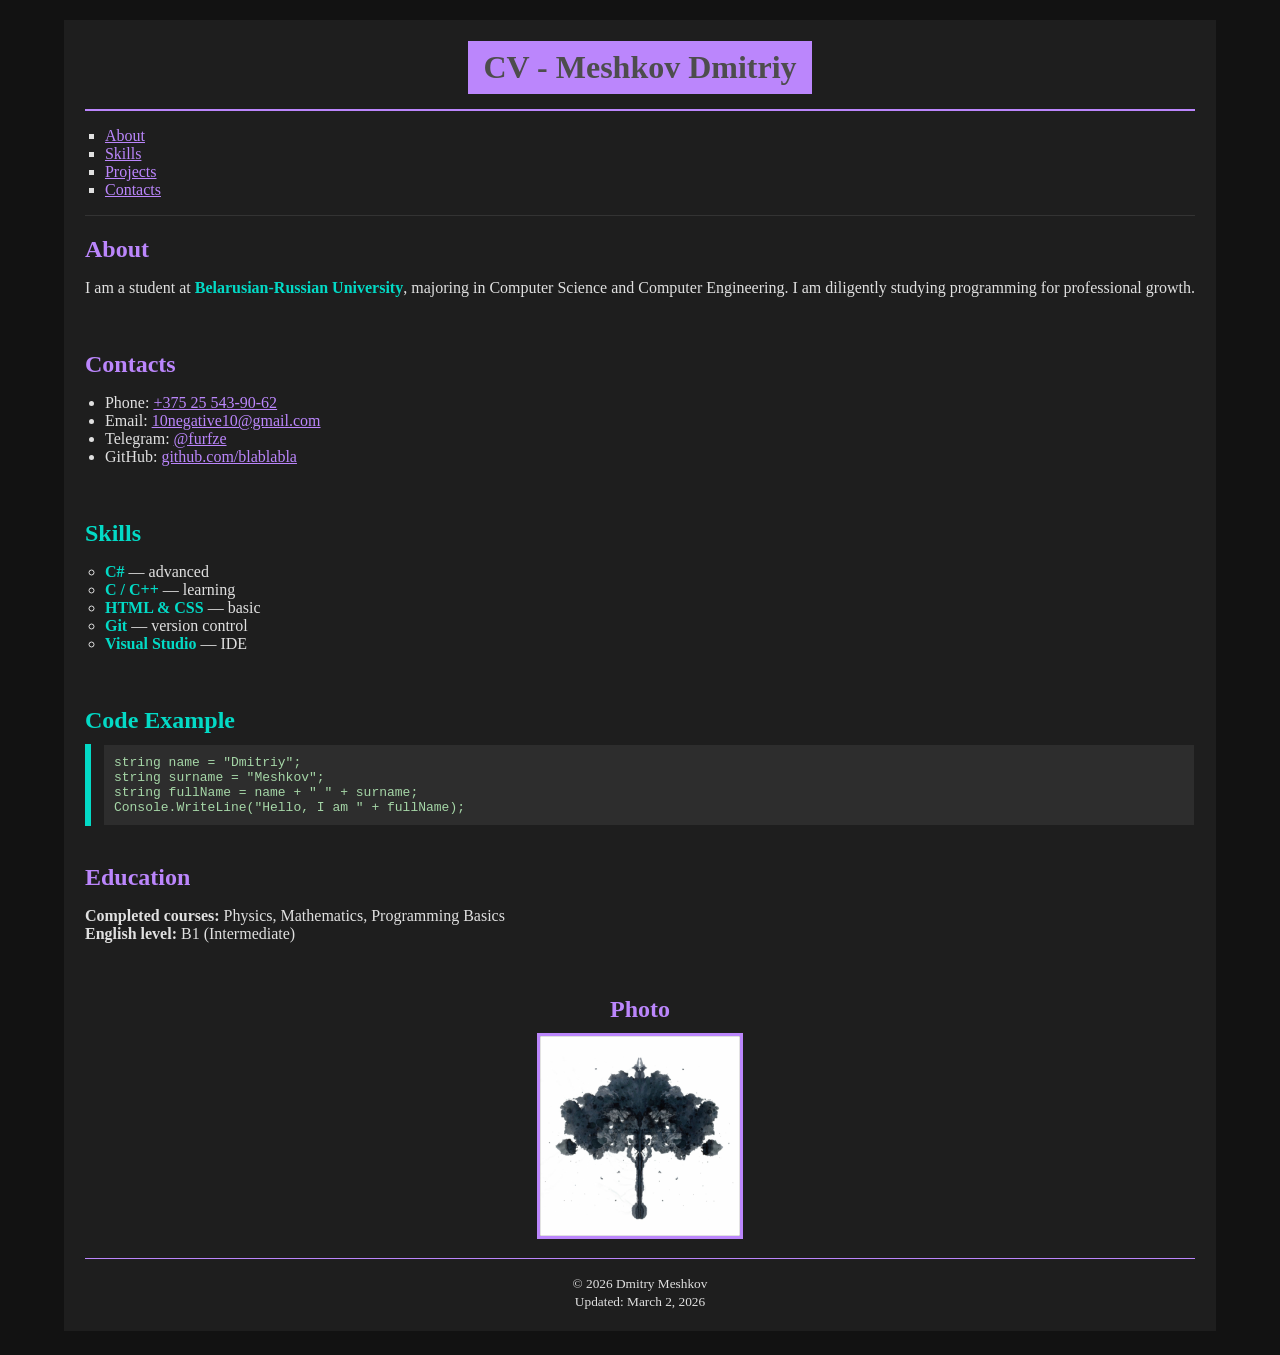
==== index.html @ a53b8707 "Переместил файлы из папки в корень" ====
<!DOCTYPE html>
<html lang="en">
<head>
    <meta charset="UTF-8">
    <meta name="viewport" content="width=device-width, initial-scale=1.0">
    <title>CV - Meshkov Dmitriy</title>
</head>
<body style="background-color:#121212; color:#e0e0e0; text-align:center; margin:0; padding:20px;">

    <div style="display:inline-block; text-align:left;">
        
        <table style="background-color:#1e1e1e; padding:20px; border-spacing:0; border:0;">
            <tr>
                <td>

                    <header style="text-align:center;">
                        <h1 style="background-color:#bb86fc; color:#4d4d4d; padding:8px 15px; display:inline-block; margin:0;">
                            CV - Meshkov Dmitriy
                        </h1>
                    </header>
                    
                    <hr style="border:0; border-top:2px solid #bb86fc; margin:15px 0;">

                    <nav>
                        <ul style="list-style-type:square; padding-left:20px;">
                            <li><a href="#about" style="color:#bb86fc;">About</a></li>
                            <li><a href="#skills" style="color:#bb86fc;">Skills</a></li>
                            <li><a href="#projects" style="color:#bb86fc;">Projects</a></li>
                            <li><a href="#contacts" style="color:#bb86fc;">Contacts</a></li>
                        </ul>
                    </nav>
                    
                    <hr style="border:0; border-top:1px solid #333; margin:15px 0;">

                    <div>
                        <section id="about">
                            <h2 style="color:#bb86fc; margin-bottom:10px;">About</h2>
                            <p>
                                I am a student at 
                                <strong style="color:#03dac6;">Belarusian-Russian University</strong>, 
                                majoring in Computer Science and Computer Engineering. 
                                I am diligently studying programming for professional growth.
                            </p>
                        </section>
                        
                        <br>

                        <section id="contacts">
                            <h2 style="color:#bb86fc; margin-bottom:10px;">Contacts</h2>
                            <ul style="padding-left:20px;">                                <li>Phone: <a href="tel:+375255439062" style="color:#bb86fc;">+375 25 543-90-62</a></li>
                                <li>Email: <a href="mailto:10negative10@gmail.com" style="color:#bb86fc;">10negative10@gmail.com</a></li>
                                <li>Telegram: <a href="https://t.me/furfze" target="_blank" style="color:#bb86fc;">@furfze</a></li>
                                <li>GitHub: <a href="https://github.com/blablabla" target="_blank" style="color:#bb86fc;">github.com/blablabla</a></li>
                            </ul>
                        </section>
                        <br>

                        <section id="skills">
                            <h2 style="color:#03dac6; margin-bottom:10px;">Skills</h2>
                            <ul style="list-style-type:circle; padding-left:20px;">
                                <li><strong style="color:#03dac6;">C#</strong> — advanced</li>
                                <li><strong style="color:#03dac6;">C / C++</strong> — learning</li>
                                <li><strong style="color:#03dac6;">HTML & CSS</strong> — basic</li>
                                <li><strong style="color:#03dac6;">Git</strong> — version control</li>
                                <li><strong style="color:#03dac6;">Visual Studio</strong> — IDE</li>
                            </ul>
                        </section>
                        <br>
                        <section>
                            <h2 style="color:#03dac6; margin-bottom:10px;">Code Example</h2>
                            <table style="width:100%; border-spacing:0; border:0; text-align:left;">
                                <tr>
                                    <td style="width:4px; background-color:#03dac6;"></td>
                                    <td style="width:10px;"></td>
                                    <td>
                                        <pre style="background-color:#2d2d2d; color:#a5d6a7; padding:10px; margin:0;"><code>string name = "Dmitriy";
string surname = "Meshkov";
string fullName = name + " " + surname;
Console.WriteLine("Hello, I am " + fullName);</code></pre>
                                    </td>
                                </tr>
                            </table>
                            <br>
                        </section>

                        <section>
                            <h2 style="color:#bb86fc; margin-bottom:10px;">Education</h2>
                            <p>
                                <strong>Completed courses:</strong> Physics, Mathematics, Programming Basics<br>
                                <strong>English level:</strong> B1 (Intermediate)
                            </p>
                        </section>
                        <br>

                        <section style="text-align:center;">
                            <h2 style="color:#bb86fc; margin-bottom:10px;">Photo</h2>
                            <img src="photo.jpg" alt="Meshkov Dmitriy" width="200" height="200" style="border:3px solid #bb86fc;">
                        </section>
                    </div>

                    <hr style="border:0; border-top:1px solid #bb86fc; margin:15px 0;">

                    <footer style="text-align:center;">
                        <small>
                            &copy; 2026 Dmitry Meshkov<br>
                            <time datetime="2026-03-02">Updated: March 2, 2026</time>
                        </small>
                    </footer>

                </td>
            </tr>
        </table>
    </div>

</body>
</html>
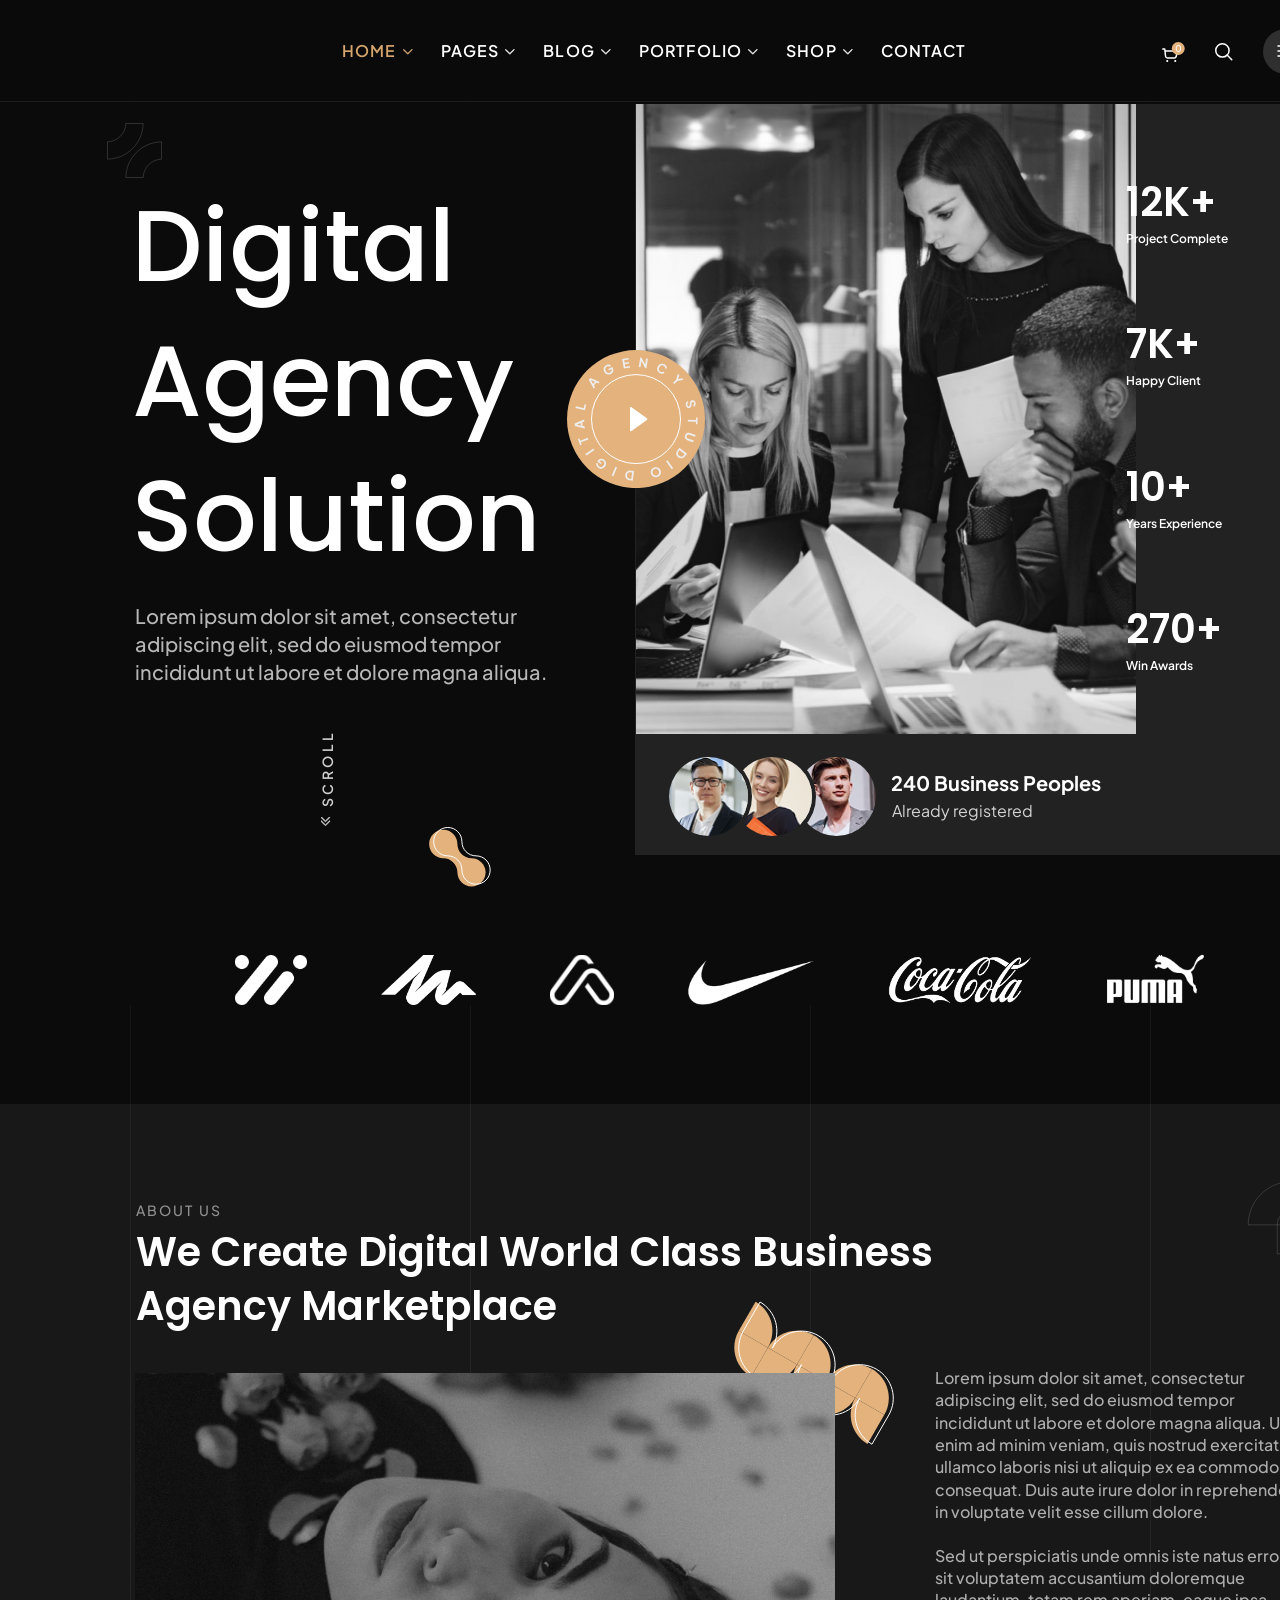
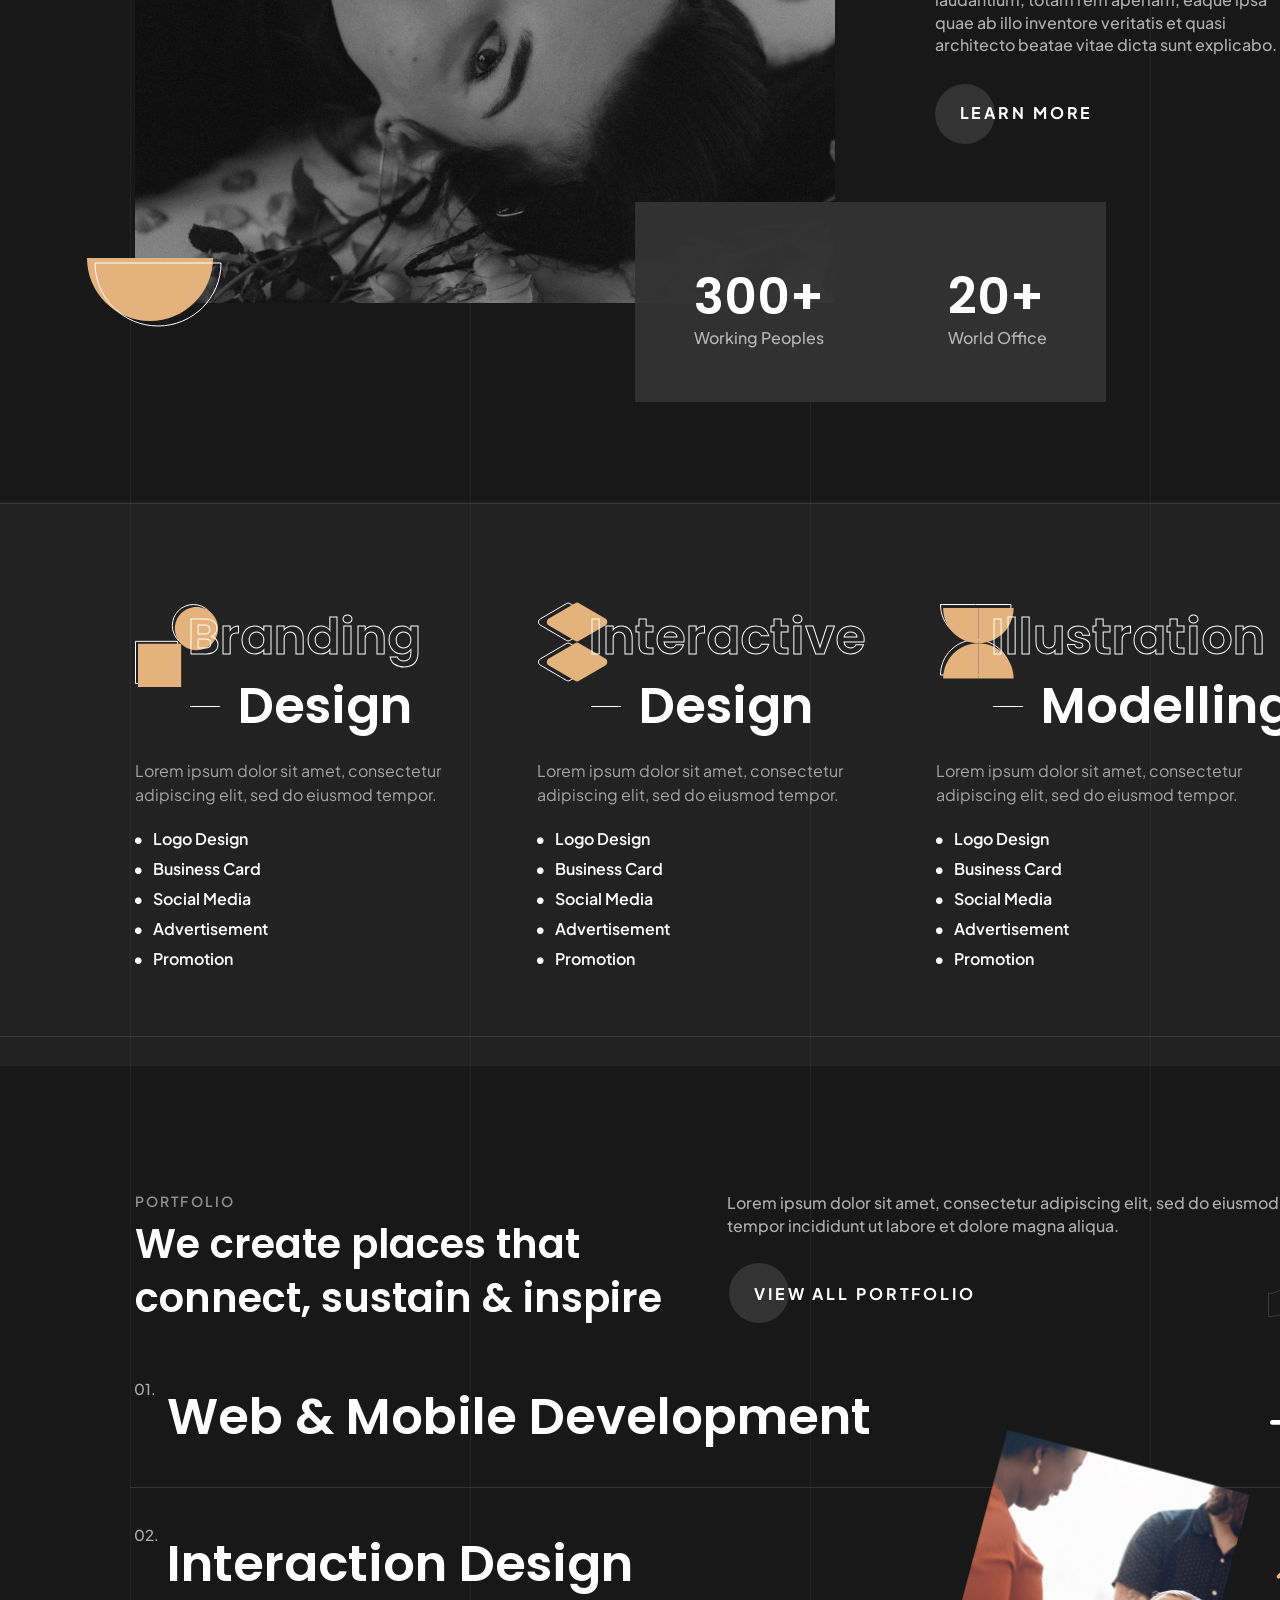
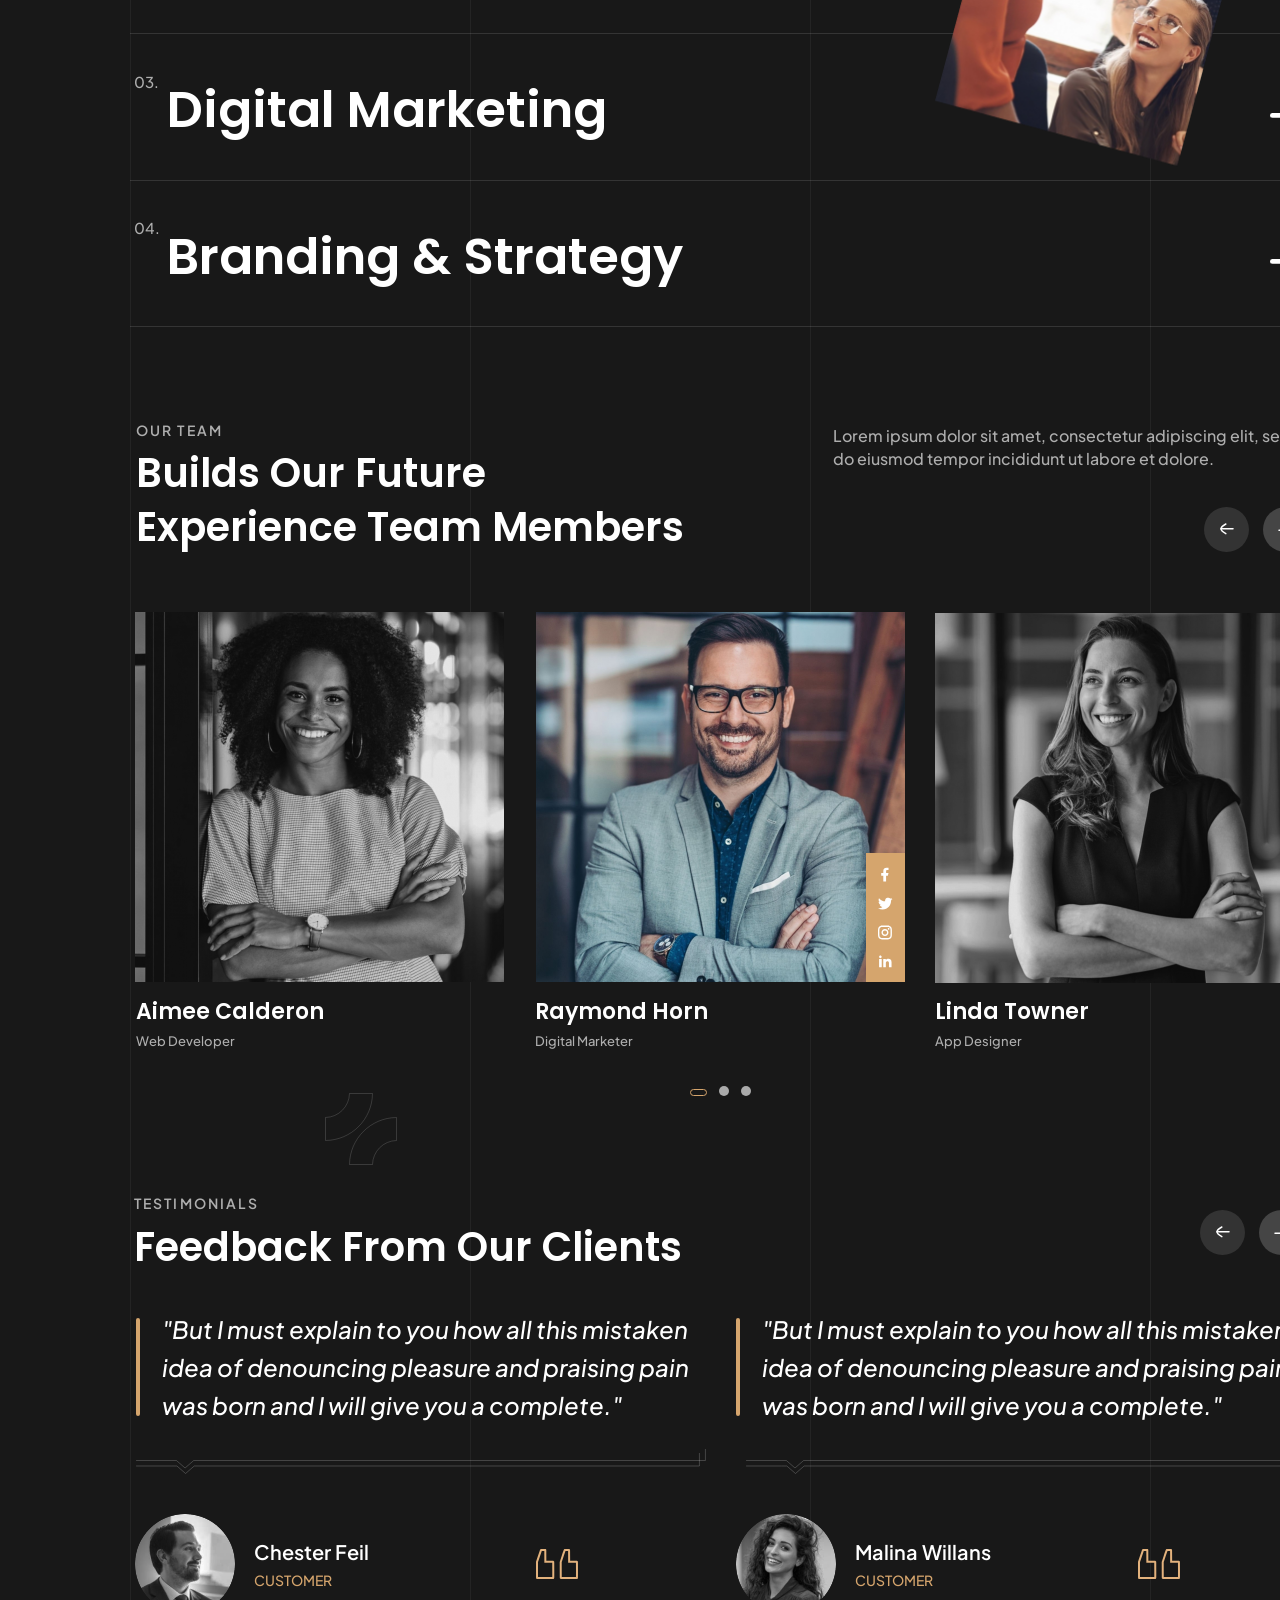
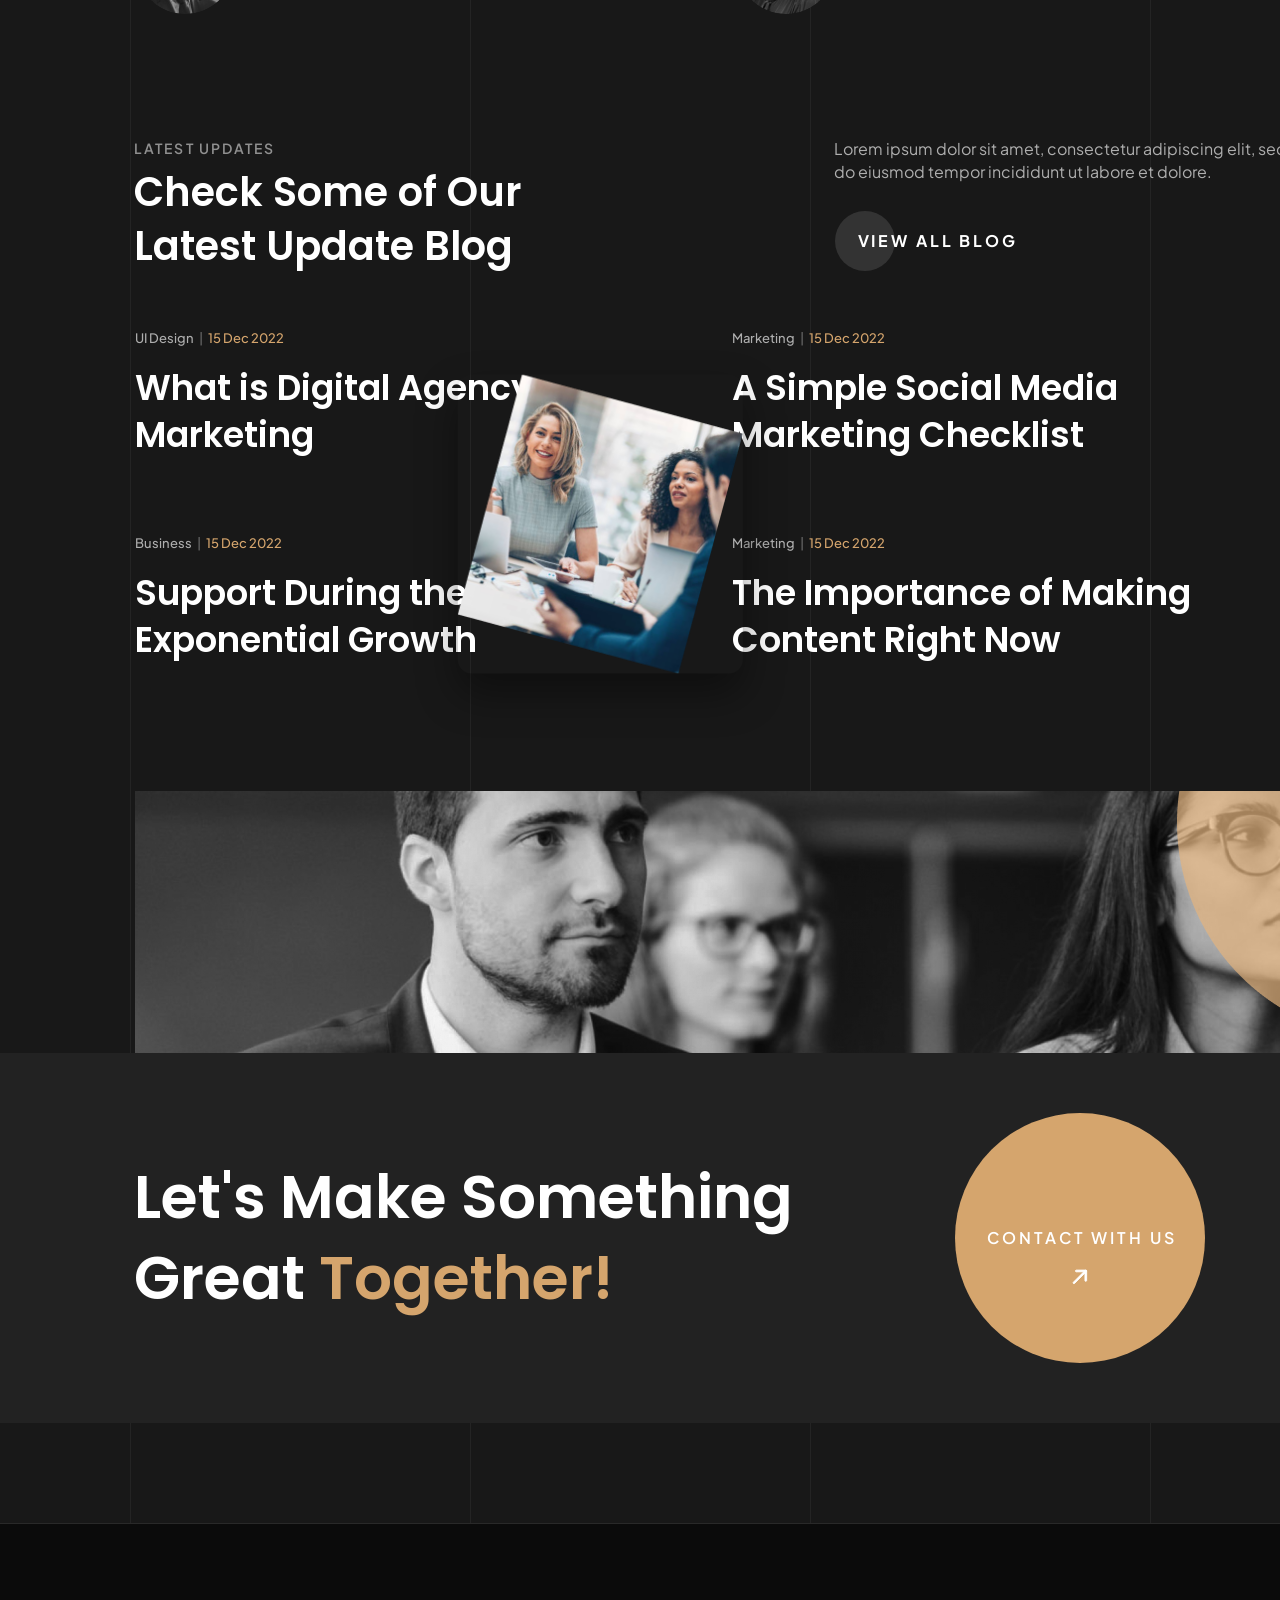
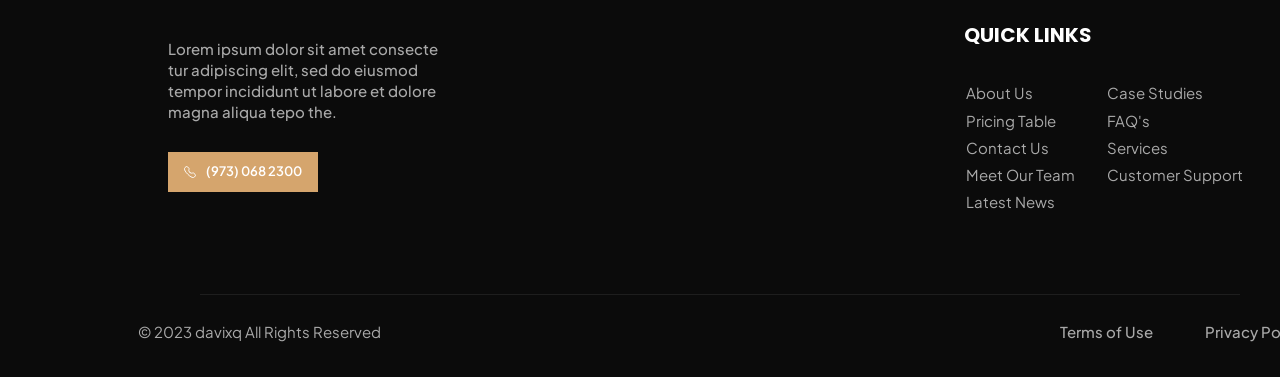
==== commit 49b71a5e: "feat: copy lab3 to lab4" ====
--- a/index.html
+++ b/index.html
@@ -1,116 +1,606 @@
 <!DOCTYPE html>
-<html lang="en">
+<html lang="ru">
 <head>
-    <meta charset="UTF-8">
-    <meta name="viewport" content="width=device-width, initial-scale=1.0">
-    <title>CV - Meshkov Dmitriy</title>
+  <meta charset="UTF-8">
+  <meta name="viewport" content="width=device-width, initial-scale=1.0">
+  <title>Digital Agency Solution | ЛР3</title>
+  <link rel="preconnect" href="https://fonts.googleapis.com">
+  <link rel="preconnect" href="https://fonts.gstatic.com" crossorigin>
+  <link href="https://fonts.googleapis.com/css2?family=Plus+Jakarta+Sans:wght@400;500;600&family=Poppins:wght@500;600;700&display=swap" rel="stylesheet">
+  <link rel="stylesheet" href="css/style.css">
 </head>
-<body style="background-color:#121212; color:#e0e0e0; text-align:center; margin:0; padding:20px;">
-
-    <div style="display:inline-block; text-align:left;">
-        
-        <table style="background-color:#1e1e1e; padding:20px; border-spacing:0; border:0;">
-            <tr>
-                <td>
-
-                    <header style="text-align:center;">
-                        <h1 style="background-color:#bb86fc; color:#4d4d4d; padding:8px 15px; display:inline-block; margin:0;">
-                            CV - Meshkov Dmitriy
-                        </h1>
-                    </header>
-                    
-                    <hr style="border:0; border-top:2px solid #bb86fc; margin:15px 0;">
-
-                    <nav>
-                        <ul style="list-style-type:square; padding-left:20px;">
-                            <li><a href="#about" style="color:#bb86fc;">About</a></li>
-                            <li><a href="#skills" style="color:#bb86fc;">Skills</a></li>
-                            <li><a href="#projects" style="color:#bb86fc;">Projects</a></li>
-                            <li><a href="#contacts" style="color:#bb86fc;">Contacts</a></li>
-                        </ul>
-                    </nav>
-                    
-                    <hr style="border:0; border-top:1px solid #333; margin:15px 0;">
-
-                    <div>
-                        <section id="about">
-                            <h2 style="color:#bb86fc; margin-bottom:10px;">About</h2>
-                            <p>
-                                I am a student at 
-                                <strong style="color:#03dac6;">Belarusian-Russian University</strong>, 
-                                majoring in Computer Science and Computer Engineering. 
-                                I am diligently studying programming for professional growth.
-                            </p>
-                        </section>
-                        
-                        <br>
-
-                        <section id="contacts">
-                            <h2 style="color:#bb86fc; margin-bottom:10px;">Contacts</h2>
-                            <ul style="padding-left:20px;">                                <li>Phone: <a href="tel:+375255439062" style="color:#bb86fc;">+375 25 543-90-62</a></li>
-                                <li>Email: <a href="mailto:10negative10@gmail.com" style="color:#bb86fc;">10negative10@gmail.com</a></li>
-                                <li>Telegram: <a href="https://t.me/furfze" target="_blank" style="color:#bb86fc;">@furfze</a></li>
-                                <li>GitHub: <a href="https://github.com/blablabla" target="_blank" style="color:#bb86fc;">github.com/blablabla</a></li>
-                            </ul>
-                        </section>
-                        <br>
-
-                        <section id="skills">
-                            <h2 style="color:#03dac6; margin-bottom:10px;">Skills</h2>
-                            <ul style="list-style-type:circle; padding-left:20px;">
-                                <li><strong style="color:#03dac6;">C#</strong> — advanced</li>
-                                <li><strong style="color:#03dac6;">C / C++</strong> — learning</li>
-                                <li><strong style="color:#03dac6;">HTML & CSS</strong> — basic</li>
-                                <li><strong style="color:#03dac6;">Git</strong> — version control</li>
-                                <li><strong style="color:#03dac6;">Visual Studio</strong> — IDE</li>
-                            </ul>
-                        </section>
-                        <br>
-                        <section>
-                            <h2 style="color:#03dac6; margin-bottom:10px;">Code Example</h2>
-                            <table style="width:100%; border-spacing:0; border:0; text-align:left;">
-                                <tr>
-                                    <td style="width:4px; background-color:#03dac6;"></td>
-                                    <td style="width:10px;"></td>
-                                    <td>
-                                        <pre style="background-color:#2d2d2d; color:#a5d6a7; padding:10px; margin:0;"><code>string name = "Dmitriy";
-string surname = "Meshkov";
-string fullName = name + " " + surname;
-Console.WriteLine("Hello, I am " + fullName);</code></pre>
-                                    </td>
-                                </tr>
-                            </table>
-                            <br>
-                        </section>
-
-                        <section>
-                            <h2 style="color:#bb86fc; margin-bottom:10px;">Education</h2>
-                            <p>
-                                <strong>Completed courses:</strong> Physics, Mathematics, Programming Basics<br>
-                                <strong>English level:</strong> B1 (Intermediate)
-                            </p>
-                        </section>
-                        <br>
-
-                        <section style="text-align:center;">
-                            <h2 style="color:#bb86fc; margin-bottom:10px;">Photo</h2>
-                            <img src="photo.jpg" alt="Meshkov Dmitriy" width="200" height="200" style="border:3px solid #bb86fc;">
-                        </section>
-                    </div>
-
-                    <hr style="border:0; border-top:1px solid #bb86fc; margin:15px 0;">
-
-                    <footer style="text-align:center;">
-                        <small>
-                            &copy; 2026 Dmitry Meshkov<br>
-                            <time datetime="2026-03-02">Updated: March 2, 2026</time>
-                        </small>
-                    </footer>
-
-                </td>
-            </tr>
-        </table>
-    </div>
-
-</body>
-</html>
+<body>
+  <a href="#main" class="skip-link">Перейти к содержимому</a>
+
+  <header class="site-header">
+  <div class="container header__inner">
+    <!-- ЛОГОТИПА НЕТ -->
+    <nav class="nav" aria-label="Главная навигация">
+  <ul class="nav__list">
+    <li class="nav__item">
+      <a href="#" class="nav__linkhome">HOME <img src="./assets/icons/stroke-1.svg" alt="" class="nav__icon" aria-hidden="true"></a>
+    </li>
+    <li class="nav__item">
+      <a href="#" class="nav__link">PAGES <img src="./assets/icons/stroke-2.svg" alt="" class="nav__icon"></a>
+    </li>
+    <li class="nav__item">
+      <a href="#" class="nav__link">BLOG <img src="./assets/icons/stroke-2.svg" alt="" class="nav__icon"></a>
+    </li>
+    <li class="nav__item">
+      <a href="#" class="nav__link">PORTFOLIO <img src="./assets/icons/stroke-2.svg" alt="" class="nav__icon"></a>
+    </li>
+    <li class="nav__item">
+      <a href="#" class="nav__link">SHOP <img src="./assets/icons/stroke-2.svg" alt="" class="nav__icon"></a>
+    </li>
+    <li class="nav__item"><a href="#" class="nav__link">CONTACT</a></li>
+  </ul>
+</nav>
+
+    <div class="header__actions">
+      <button class="icon-btn" aria-label="Корзина"><img src="./assets/icons/cart.svg" alt = ""></button>
+      <button class="icon-btn" aria-label="Поиск"><img src="./assets/icons/search.svg" alt = ""></button>
+      <button class="icon-btn" aria-label="Меню"><img src="./assets/icons/menu.svg" alt = ""></button>
+    </div>
+  </div>
+</header>
+
+<main id="main">
+    <!-- HERO SECTION -->
+  <section class="hero">
+    <div class="container hero__grid">
+      
+      <!-- ЛЕВАЯ КОЛОНКА: Текст -->
+      <div class="hero__content">
+        <img src="./assets/icons/shape_homepage.svg" alt="" class="hero__title-icon" width="79" height="80" aria-hidden="true">
+        <h1 class="hero__title">Digital Agency Solution</h1>
+        <p class="hero__subtitle">Lorem ipsum dolor sit amet, consectetur adipiscing elit, sed do eiusmod tempor incididunt ut labore et dolore magna aliqua.</p>
+        
+        <div class="hero__scroll-cluster">
+          <div class="hero__scroll">
+            <span class="hero__scroll-text"><img src="./assets/icons/arrowSCROLL.svg" alt="" class="scroll__icon"> SCROLL</span>
+            <div class="hero__scroll-line"></div>
+          </div>
+          <img src="./assets/icons/shape_homepage2.svg" alt="" class="hero__scroll-icon" width="55" height="55" aria-hidden="true">
+        </div>
+      </div>
+
+      <!-- ПРАВАЯ КОЛОНКА: Визуал (Картинка + Статы + Люди) -->
+      <div class="hero__visual">
+        
+        <!-- 1. Главное фото -->
+        <div class="hero__img-wrap">
+          <!-- [PLACEHOLDER] Главное изображение команды -->
+          <img src="./assets/img/image-9.png" alt="Команда за работой" class="hero__img">
+          
+          <!-- Кнопка Play (выровнена слева) -->
+          <button class="hero__play-btn" aria-label="Play Video">
+            <img src="./assets/icons/play.svg" alt="" class="hero__play-icon"> <!-- Или иконка Play -->
+          </button>
+        </div>
+
+
+          <!-- Статистика -->
+          <div class="hero__side-panel">
+          <div class="hero__stats">
+            <div class="stat-item">
+              <span class="stat-value">12K+</span>
+              <span class="stat-label">Project Complete</span>
+            </div>
+            <div class="stat-item">
+              <span class="stat-value">7K+</span>
+              <span class="stat-label">Happy Client</span>
+            </div>
+            <div class="stat-item">
+              <span class="stat-value">10+</span>
+              <span class="stat-label">Years Experience</span>
+            </div>
+            <div class="stat-item">
+              <span class="stat-value">270+</span>
+              <span class="stat-label">Win Awards</span>
+            </div>
+          </div>
+        </div>
+
+          <!-- Карточка "Люди" -->
+          <div class="hero__peoples">
+            <div class="peoples-avatars">
+              <!-- 3 аватара -->
+              <img src="./assets/img/ALREADY1.png" alt="" class="peoples-avatar">
+              <img src="./assets/img/ALREADY2.png" alt="" class="peoples-avatar">
+              <img src="./assets/img/ALREADY3.png" alt="" class="peoples-avatar">
+            </div>
+            <div class="peoples-text">
+              <strong>240 Business Peoples</strong>
+              <span>Already registered</span>
+            </div>
+          </div>
+      </div>
+    </div>
+  </section>
+
+  <!-- LOGOS SECTION (Партнеры) -->
+  <section class="logos">
+    <div class="container">
+      <div class="logos__grid">
+        <!-- [PLACEHOLDER] Логотипы (Nike, Puma и т.д.) -->
+        <!-- Замени src на пути к твоим иконкам логотипов, если они есть, или используй заглушки -->
+        <img src="./assets/icons/1.svg" alt="Logo 1" class="logos__img">
+        <img src="./assets/icons/2.svg" alt="Logo 2" class="logos__img">
+        <img src="./assets/icons/3.svg" alt="Logo 3" class="logos__img">
+        <img src="./assets/icons/4.svg" alt="Logo 4" class="logos__img">
+        <img src="./assets/icons/5.svg" alt="Logo 5" class="logos__img">
+        <img src="./assets/icons/6.svg" alt="Logo 6" class="logos__img">
+      </div>
+    </div>
+  </section>
+
+    <!-- ABOUT -->
+  <section class="section about" id="about">
+    <div class="container">
+      <div class="about__wrapper">
+        <div class="about__content">
+          <img src="./assets/icons/about_shape.svg" alt="" class="about__corner-icon" aria-hidden="true">
+          <span class="about__label">ABOUT US</span>
+          <h2 class="about__title">We Create Digital World Class Business <br>Agency Marketplace</h2>
+        </div>
+
+        <div class="about__row">
+         <div class="about__visual">
+          <div class="about__img-wrap">
+            <img src="./assets/img/image-8.png" alt="About Us" class="about__img">
+            <img src="./assets/icons/shape_aboutus2.svg" alt="" class="about__icon about__icon--top" aria-hidden="true">
+            <img src="./assets/icons/shape_aboutus.svg" alt="" class="about__icon about__icon--bottom" aria-hidden="true">
+            
+            <div class="about__stats-panel">
+              <div class="about__stat-item">
+                <span class="about__stat-value">300+</span>
+                <span class="about__stat-label">Working Peoples</span>
+              </div>
+              <div class="about__stat-item">
+                <span class="about__stat-value">20+</span>
+                <span class="about__stat-label">World Office</span>
+              </div>
+            </div>
+          </div>
+        </div>
+
+        <div class="about__body">
+          <p class="about__text">Lorem ipsum dolor sit amet, consectetur adipiscing elit, sed do eiusmod tempor incididunt ut labore et dolore magna aliqua. Ut enim ad minim veniam, quis nostrud exercitation ullamco laboris nisi ut aliquip ex ea commodo consequat. Duis aute irure dolor in reprehenderit in voluptate velit esse cillum dolore.</p>
+          <p class="about__text">Sed ut perspiciatis unde omnis iste natus error sit voluptatem accusantium doloremque laudantium, totam rem aperiam, eaque ipsa quae ab illo inventore veritatis et quasi architecto beatae vitae dicta sunt explicabo.</p>
+          <a href="#" class="about__learn-btn">
+            <span class="about__learn-btn-circle">
+              <!-- Сюда вставь свою иконку круга -->
+              <img src="./assets/icons/about_ellipse.svg" alt="" aria-hidden="true">
+            </span>
+            <span class="about__learn-btn-text">Learn More</span>
+          </a>
+        </div>
+      </div>
+    </div>
+  </div>
+  </section>
+
+  <!-- Services Section -->
+  <section class="services section">
+      <div class="container">
+          <div class="services__grid">
+              
+              <!-- Card 1: Branding -->
+              <div class="service-card">
+                  <div class="service-card__header">
+                      <!-- Место для иконки -->
+                      <div class="service-icon">
+                          <img src="assets/icons/FEAT_icon1.svg" alt="Branding Icon">
+                      </div> 
+                      <h3 class="service-card__title">
+                          <span class="outline-text">Branding</span>
+                          <span class="solid-text">
+                            <span class="dash"></span>Design</span>
+                      </h3>
+                  </div>
+                  <p class="service-card__text">
+                      Lorem ipsum dolor sit amet, consectetur <br> adipiscing elit, sed do eiusmod tempor.
+                  </p>
+                  <ul class="service-list">
+                      <li>Logo Design</li>
+                      <li>Business Card</li>
+                      <li>Social Media</li>
+                      <li>Advertisement</li>
+                      <li>Promotion</li>
+                  </ul>
+              </div>
+
+              <!-- Card 2: Interactive -->
+              <div class="service-card">
+                  <div class="service-card__header">
+                      <!-- Место для иконки -->
+                      <div class="service-icon">
+                          <img src="assets/icons/FEAT_icon2.svg" alt="Branding Icon">
+                      </div>
+                      <h3 class="service-card__title">
+                          <span class="outline-text">Interactive</span>
+                          <span class="solid-text">
+                            <span class="dash"></span>Design</span>
+                      </h3>
+                  </div>
+                  <p class="service-card__text">
+                      Lorem ipsum dolor sit amet, consectetur <br> adipiscing elit, sed do eiusmod tempor.
+                  </p>
+                  <ul class="service-list">
+                      <li>Logo Design</li>
+                      <li>Business Card</li>
+                      <li>Social Media</li>
+                      <li>Advertisement</li>
+                      <li>Promotion</li>
+                  </ul>
+              </div>
+
+              <!-- Card 3: Illustration -->
+              <div class="service-card">
+                  <div class="service-card__header">
+                      <!-- Место для иконки -->
+                      <div class="service-icon">
+                          <img src="assets/icons/FEAT_icon3.svg" alt="Branding Icon">
+                      </div>
+                      <h3 class="service-card__title">
+                        <span class="outline-text">Illustration</span>
+                        <span class="solid-text">
+                            <span class="dash"></span> Modelling
+                        </span>
+                    </h3>
+                  </div>
+                  <p class="service-card__text">
+                      Lorem ipsum dolor sit amet, consectetur <br> adipiscing elit, sed do eiusmod tempor.
+                  </p>
+                  <ul class="service-list">
+                      <li>Logo Design</li>
+                      <li>Business Card</li>
+                      <li>Social Media</li>
+                      <li>Advertisement</li>
+                      <li>Promotion</li>
+                  </ul>
+              </div>
+
+          </div>
+      </div>
+  </section>
+
+    <section class="portfolio section" id="portfolio">
+      <div class="container">
+        <div class="portfolio__header">
+          <div class="portfolio__left">
+            <span class="portfolio__label">PORTFOLIO</span>
+            <h2 class="portfolio__title">We create places that connect, sustain & inspire</h2>
+          </div>
+          
+          <div class="portfolio__right">
+            <p class="portfolio__description">
+              Lorem ipsum dolor sit amet, consectetur adipiscing elit, sed do eiusmod <br> tempor incididunt ut labore et dolore magna aliqua.
+            </p>
+            <a href="#" class="portfolio__btn">
+              <span class="portfolio__btn-circle">
+                <img src="./assets/icons/about_ellipse.svg" alt=""> <!-- Укажи путь к иконке-кругу -->
+              </span>
+              <span class="portfolio__btn-text">VIEW ALL PORTFOLIO</span>
+            </a>
+          </div>
+        </div>
+        
+        <div class="portfolio__content">
+          <div class="portfolio-icon">
+            <img src="assets/icons/portfolio_icon1.svg" alt="Portfolio Icon">
+          </div> 
+          <ul class="portfolio__list">
+            <li class="portfolio__item">
+              <span class="portfolio__number">01.</span>
+              <span class="portfolio__text">Web & Mobile Development</span>
+              <!-- Стрелка 1: обычная → -->
+              <img src="./assets/icons/arrow_right.svg" alt="" class="portfolio__arrow" aria-hidden="true">
+            </li>
+            <li class="portfolio__item">
+              <span class="portfolio__number">02.</span>
+              <span class="portfolio__text">Interaction Design</span>
+              <!-- Стрелка 2: диагональная ↗ (если в макете другая) -->
+              <img src="./assets/icons/arrow_diagonal.svg" alt="" class="portfolio__arrow" aria-hidden="true">
+            </li>
+            <li class="portfolio__item">
+              <span class="portfolio__number">03.</span>
+              <span class="portfolio__text">Digital Marketing</span>
+              <img src="./assets/icons/arrow_right.svg" alt="" class="portfolio__arrow" aria-hidden="true">
+            </li>
+            <li class="portfolio__item">
+              <span class="portfolio__number">04.</span>
+              <span class="portfolio__text">Branding & Strategy</span>
+              <img src="./assets/icons/arrow_right.svg" alt="" class="portfolio__arrow" aria-hidden="true">
+            </li>
+          </ul>
+          
+          <div class="portfolio__image-wrapper">
+            <img src="./assets/img/image-7.png" alt="Team collaboration" class="portfolio__image">
+          </div>
+        </div>
+      </div>
+    </section>
+
+<section class="section team" id="team">
+  <div class="container">
+    
+    <!-- Header -->
+    <div class="team__header">
+      <div class="team__header-left">
+        <span class="team__label">OUR TEAM</span>
+        <h2 class="team__title">Builds Our Future<br> Experience Team Members</h2>
+      </div>
+      
+      <div class="team__header-right">
+        <p class="team__description">
+          Lorem ipsum dolor sit amet, consectetur adipiscing elit, sed <br> do eiusmod tempor incididunt ut labore et dolore.
+        </p>
+        <div class="team__nav">
+          <button class="team__nav-btn" aria-label="Назад">
+            <img src="./assets/icons/team_prev.svg" alt="" class="team__nav-icon">
+          </button>
+          <button class="team__nav-btn" aria-label="Вперёд">
+            <img src="./assets/icons/team_next.svg" alt="" class="team__nav-icon">
+          </button>
+        </div>
+      </div>
+    </div>
+
+        <div class="team__grid">
+          
+          <!-- Card 1 -->
+          <article class="team-card">
+            <div class="team-card__image-wrap">
+              <img src="./assets/img/image-6.png" alt="Aimee Calderon" class="team-card__img">
+            </div>
+            <div class="team-card__info">
+              <h3 class="team-card__name">Aimee Calderon</h3>
+              <p class="team-card__role">Web Developer</p>
+            </div>
+          </article>
+
+          <!-- Card 2 -->
+          <article class="team-card">
+            <div class="team-card__image-wrap">
+              <img src="./assets/img/image-5.png" alt="Raymond Horn" class="team-card__img">
+              <div class="team-card__socials">
+                <img src="./assets/icons/social_icon.svg" alt="Socials" class="team-card__socials-img">
+              </div>
+            </div>
+            <div class="team-card__info">
+              <h3 class="team-card__name">Raymond Horn</h3>
+              <p class="team-card__role">Digital Marketer</p>
+            </div>
+          </article>
+
+          <!-- Card 3 -->
+          <article class="team-card">
+            <div class="team-card__image-wrap">
+              <img src="./assets/img/image-4.png" alt="Linda Towner" class="team-card__img">
+            </div>
+            <div class="team-card__info">
+              <h3 class="team-card__name">Linda Towner</h3>
+              <p class="team-card__role">App Designer</p>
+            </div>
+          </article>
+
+       
+        </div>
+
+    <!-- Pagination Dots -->
+    <div class="team__pagination">
+      <button class="team__dot team__dot--active" data-slide="0" aria-label="Slide 1"></button>
+      <button class="team__dot" data-slide="1" aria-label="Slide 2"></button>
+      <button class="team__dot" data-slide="2" aria-label="Slide 3"></button>
+    </div>
+    <div class="team__icon">
+    <img src="./assets/icons/portfolio_icon1.svg" alt="Team Icon" class="team__icon-img">
+  </div>
+  </div>
+</section>
+
+    <section class="section testimonials" id="testimonials">
+  <div class="container">
+    
+    <!-- Шапка: Заголовок + Стрелки -->
+    <div class="testimonials__header">
+      <div class="testimonials__header-left">
+        <span class="testimonials__label">TESTIMONIALS</span>
+        <h2 class="testimonials__title">Feedback From Our Clients</h2>
+      </div>
+      <div class="testimonials__nav">
+        <button class="testimonials__nav-btn" aria-label="Previous">
+          <img src="./assets/icons/team_prev.svg" alt="" class="testimonials__nav-icon">
+        </button>
+        <button class="testimonials__nav-btn" aria-label="Next">
+          <img src="./assets/icons/team_next.svg" alt="" class="testimonials__nav-icon">
+        </button>
+      </div>
+    </div>
+
+    <!-- Сетка с отзывами -->
+    <div class="testimonials__grid">
+      
+      <!-- Карточка 1 -->
+      <article class="testimonial-card">
+        <div class="testimonial-card__quote">
+          <p>"But I must explain to you how all this mistaken <br> idea of denouncing pleasure and praising pain was born and I will give you a complete."</p>
+        </div>
+        
+        <!-- Место для разделительной линии/иконки -->
+        <div class="testimonial-card__divider">
+          <img src="./assets/icons/element_testimonial.svg" alt="divider" class="testimonial-divider-img">
+        </div>
+
+        <div class="testimonial-card__author">
+          <img src="./assets/img/image-3.png" alt="Chester Feil" class="testimonial-card__avatar">
+          <div class="testimonial-card__info">
+            <h3 class="testimonial-card__name">Chester Feil</h3>
+            <span class="testimonial-card__role">CUSTOMER</span>
+          </div>
+          
+          <!-- Место для иконки двойных кавычек -->
+          <div class="testimonial-card__quote-icon">
+            <img src="./assets/icons/quote.svg" alt="quotes" class="testimonial-quote-img">
+          </div>
+        </div>
+      </article>
+
+      <!-- Карточка 2 -->
+      <article class="testimonial-card">
+        <div class="testimonial-card__quote">
+          <p>"But I must explain to you how all this mistaken <br> idea of denouncing pleasure and praising pain was born and I will give you a complete."</p>
+        </div>
+        
+        <div class="testimonial-card__divider">
+          <img src="./assets/icons/element_testimonial.svg" alt="divider" class="testimonial-divider-img">
+        </div>
+
+        <div class="testimonial-card__author">
+          <img src="./assets/img/image-2.png" alt="Malina Willans" class="testimonial-card__avatar">
+          <div class="testimonial-card__info">
+            <h3 class="testimonial-card__name">Malina Willans</h3>
+            <span class="testimonial-card__role">CUSTOMER</span>
+          </div>
+          
+          <div class="testimonial-card__quote-icon">
+            <img src="./assets/icons/quote.svg" alt="quotes" class="testimonial-quote-img">
+          </div>
+        </div>
+      </article>
+
+    </div>
+  </div>
+</section>
+
+    <section class="section blog" id="blog">
+      <div class="container">
+        
+        <!-- Header -->
+        <div class="blog__header">
+          <div class="blog__header-left">
+            <span class="blog__label">LATEST UPDATES</span>
+            <h2 class="blog__title">Check Some of Our Latest Update Blog</h2>
+          </div>
+          
+          <div class="blog__header-right">
+            <p class="blog__description">Lorem ipsum dolor sit amet, consectetur adipiscing elit, sed do eiusmod tempor incididunt ut labore et dolore.</p>
+            
+            <!-- Кнопка использует ту же структуру, что и в Portfolio -->
+            <a href="#" class="blog__btn">
+              <span class="blog__btn-circle">
+                <img src="./assets/icons/about_ellipse.svg" alt="">
+              </span>
+              <span class="blog__btn-text">VIEW ALL BLOG</span>
+            </a>
+          </div>
+        </div>
+
+        <!-- Grid + Наклонное фото -->
+        <div class="blog__content">
+          <div class="blog__grid">
+            
+            <article class="post-card">
+              <span class="post-card__meta">UI Design <span class="separator">|</span> <span class="post-card__date">15 Dec 2022</span></span>
+              <h3 class="post-card__title">What is Digital Agency <br>Marketing</h3>
+            </article>
+
+            <article class="post-card">
+              <span class="post-card__meta">Marketing <span class="separator">|</span> <span class="post-card__date">15 Dec 2022</span></span>
+              <h3 class="post-card__title">A Simple Social Media<br>Marketing Checklist</h3>
+            </article>
+
+            <article class="post-card">
+              <span class="post-card__meta">Business <span class="separator">|</span> <span class="post-card__date">15 Dec 2022</span></span>
+              <h3 class="post-card__title">Support During the<br> Exponential Growth</h3>
+            </article>
+
+            <article class="post-card">
+              <span class="post-card__meta">Marketing <span class="separator">|</span> <span class="post-card__date">15 Dec 2022</span></span>
+              <h3 class="post-card__title">The Importance of Making<br>Content Right Now</h3>
+            </article>
+
+          </div>
+
+          <!-- Наклонное изображение по центру -->
+          <div class="blog__tilted-img">
+            <img src="./assets/img/image-1.png" alt="Blog illustration">
+          </div>
+        </div>
+
+      </div>
+    </section>
+
+<section class="cta" id="contact">
+    <div class="container">
+      <div class="cta__wrapper">
+        
+        <!-- Фоновое изображение + декоративный круг -->
+        <div class="cta__bg">
+          <img src="./assets/img/cta-image.png" alt="Team background">
+          <div class="cta__deco-circle"></div>
+        </div>
+
+        <!-- Тёмный контейнер с контентом -->
+        <div class="cta__content">
+          <h2 class="cta__title">
+            Let's Make Something Great <span class="cta__highlight">Together!</span>
+          </h2>
+          
+          <a href="#" class="cta__btn">
+            <span class="cta__btn-text">CONTACT WITH US</span>
+            <img src="./assets/icons/arrow_up_right.svg" alt="" class="cta__btn-arrow">
+          </a>
+        </div>
+
+      </div>
+    </div>
+  </section>
+</main>
+ <footer class="site-footer">
+  <div class="container">
+    
+    <div class="footer__top">
+      <!-- Левая часть -->
+      <div class="footer__left">
+        <p class="footer__desc">Lorem ipsum dolor sit amet consecte tur adipiscing elit, sed do eiusmod tempor incididunt ut labore et dolore magna aliqua tepo the.</p>
+        
+        <!-- Кнопка телефона (подставь свой путь к иконке в src) -->
+        <a href="tel:+9730682300" class="footer__phone">
+          <img src="./assets/icons/phone_icon.svg" alt="" class="footer__phone-icon">
+          <span>(973) 068 2300</span>
+        </a>
+      </div>
+
+      <!-- Правая часть -->
+      <div class="footer__right">
+        <h3 class="footer__heading">QUICK LINKS</h3>
+        <div class="footer__cols">
+          <ul class="footer__list">
+            <li><a href="#">About Us</a></li>
+            <li><a href="#">Pricing Table</a></li>
+            <li><a href="#">Contact Us</a></li>
+            <li><a href="#">Meet Our Team</a></li>
+            <li><a href="#">Latest News</a></li>
+          </ul>
+          <ul class="footer__list">
+            <li><a href="#">Case Studies</a></li>
+            <li><a href="#">FAQ's</a></li>
+            <li><a href="#">Services</a></li>
+            <li><a href="#">Customer Support</a></li>
+          </ul>
+        </div>
+      </div>
+    </div>
+
+    <!-- Нижняя линия + копирайт -->
+    <div class="footer__bottom">
+      <p class="footer__copy">© 2023 davixq All Rights Reserved</p>
+      <div class="footer__legal">
+        <a href="#">Terms of Use</a>
+        <a href="#">Privacy Policy</a>
+      </div>
+    </div>
+  </div>
+</footer>
--- a/css/style.css
+++ b/css/style.css
@@ -0,0 +1,1755 @@
+:root {
+  --page-width: 1440px;
+  --container-width: 1240px;
+  --container-pad: 100px;
+  
+  --bg: #0b0b0b;
+  --panel: rgba(255, 255, 255, 0.04);
+  --panel-hover: rgba(255, 255, 255, 0.07);
+  --border: rgba(255, 255, 255, 0.12);
+  --text: #ffffff;
+  --text-muted: rgba(255, 255, 255, 0.65);
+  --accent: #d5a56d;
+  
+  --font-head: "Poppins", system-ui, sans-serif;
+  --font-body: "Plus Jakarta Sans", system-ui, sans-serif;
+  
+  --radius: 22px;
+  --radius-sm: 14px;
+  --transition: 0.2s ease;
+}
+
+*, *::before, *::after { box-sizing: border-box; }
+html { scroll-behavior: smooth; overflow-x: hidden; width: 100%; }
+body {
+  margin: 0 auto;
+  position: relative;
+  min-width: var(--page-width);
+  font-family: var(--font-body);
+  background: var(--bg) url('../assets/img/BACKGROUND.png') no-repeat center center;
+  background-position: center 0px;
+  color: var(--text);
+  line-height: 1.5;
+  -webkit-font-smoothing: antialiased;
+}
+
+a { color: inherit; text-decoration: none; }
+ul, ol { margin: 0; padding: 0; list-style: none; }
+h1, h2, h3, h4, p { margin: 0; }
+img { max-width: 100%; display: block; }
+
+.container {
+  width: 100%;
+  max-width: var(--container-width);
+  margin: 0 auto;
+  padding: 0 var(--container-pad);
+}
+
+.skip-link {
+  position: absolute; left: -9999px; top: 10px;
+  padding: 10px 14px; background: var(--text); color: var(--bg);
+  border-radius: var(--radius-sm); z-index: 999;
+}
+.skip-link:focus { left: 12px; }
+
+/* ===== HEADER ===== */
+.site-header {
+  position: sticky;
+  top: 0;
+  z-index: 10;
+  border-bottom: 1px solid rgba(255, 255, 255, 0.08);
+  background: rgba(11, 11, 11, 0.85);
+  backdrop-filter: blur(12px);
+}
+
+.header__inner {
+  display: flex;
+  align-items: center;
+  padding: 27px 0;
+}
+
+.nav {
+  margin-left: 242px; 
+  margin-right: 24px;
+}
+
+.nav__list {
+  display: flex;
+  gap: 28px; 
+  margin: 0;
+  padding: 0;
+}
+
+.nav__linkhome {
+  font-family: var(--font-body);
+  font-weight: 600;
+  font-size: 16px;
+  line-height: 1.4;
+  letter-spacing: 0.07em; 
+  color: #d5a56d;
+  text-transform: uppercase;
+  opacity: 1;
+}
+.nav__link {
+  font-family: var(--font-body);
+  font-weight: 600;
+  font-size: 16px;
+  line-height: 1.4;
+  letter-spacing: 0.07em; 
+  color: #ffffff;
+  text-transform: uppercase;
+  opacity: 1;
+}
+
+.nav__icon {
+  display: inline-block;
+  vertical-align: middle; 
+  margin-left: 2px;       
+  width: 10px;            
+  height: auto;
+  opacity: 1;           
+
+}
+
+.nav__link:hover .nav__icon {
+  opacity: 1;
+}
+
+.header__actions {
+  display: flex;
+  gap: 18px;
+  align-items: center;
+  margin-left: 167px;
+}
+
+.icon-btn {
+  background: none;
+  border: none;
+  color: #fff;
+  font-size: 18px;
+  cursor: pointer;
+  opacity: 1;
+
+  transform: translate(-2px, 1px); 
+}
+
+/* ===== HERO SECTION ===== */
+.hero {
+  padding: 29px 0 0; 
+  background: var(--bg) url('./assets/icons/bg-hero.svg') no-repeat center top;
+  background-size: cover;
+}
+
+.hero__content {
+  margin-left: -68px;
+  margin-top: 48px;
+}
+
+.hero__grid {
+  display: grid;
+  grid-template-columns: 0.8fr 1.4fr; 
+  gap: 26px;
+  align-items: start;
+}
+
+/* --- Левая часть (Текст) --- */
+.hero__title {
+  font-family: var(--font-head);
+  font-weight: 500;
+  font-size: 100px; 
+  line-height: 1.35;
+  letter-spacing: 0;
+  transform: translate(0px, -55px);
+  
+}
+
+.hero__subtitle {
+  font-size: 20px;
+  opacity: 0.7;
+  font-weight: 500;
+  color: var(--muted);
+  line-height: 1.4;
+  max-width: 450px;
+  margin-bottom: 60px;
+  transform: translate(3px,-37px);
+}
+
+.hero__title-icon,
+.hero__scroll-icon {
+  position: relative;
+}
+
+.hero__title-icon {
+  width: 55px;
+  height: 55px;
+  left: var(--hero-title-icon-offset-x, -25px);
+  top: var(--hero-title-icon-offset-y, -56px);
+}
+
+.hero__scroll-icon {
+  width: 62.31px;
+  height: 60px;
+  left: var(--hero-scroll-icon-offset-x, 297px);
+  top: var(--hero-scroll-icon-offset-y, -118px);
+}
+
+.hero__play-btn {
+  left: var(--hero-play-btn-offset-x, -28px);
+  top: calc(50% + var(--hero-play-btn-offset-y, 0px));
+  transform: translateY(var(--hero-play-btn-translate-y, -69.5%));
+}
+
+/* Индикатор SCROLL */
+.hero__scroll {
+  display: flex;
+  flex-direction: column;
+  align-items: center;
+  gap: 8px;
+  
+  margin-left: -82px;         
+
+  transform: translate(18px,-54px);
+}
+
+.hero__scroll-text {
+  font-size: 14px;
+  font-weight: 600;
+  letter-spacing: 0.25em;
+  line-height: 1.4;
+  opacity: 0.8;
+  color: var(--muted);
+  writing-mode: vertical-lr;
+  transform: rotate(180deg);
+  text-orientation: mixed;
+}
+
+.hero__scroll-line {
+  width: 1px;
+  height: 60px;
+  background: var(--muted);
+}
+
+.scroll__icon {
+display: inline-block;
+  vertical-align: middle; 
+  width: 10px;   
+  height: auto;
+  opacity: 1; 
+  transform: rotate(180deg) translateY(4px) translateX(2px);
+}
+.hero__visual {
+  display: grid;
+  grid-template-columns: 1.2fr 0.4fr;
+  grid-template-rows: auto auto;
+  align-items: start;
+  gap: 60px;
+  width: 100%;
+
+  position: relative; 
+  z-index: 0;
+}
+
+.hero__visual::before {
+  content: "";
+  position: absolute;
+  inset: -27px -65px -15px 40px; /* подложка вокруг блока */
+  background: #222222;
+  z-index: -1;
+}
+
+.hero__img-wrap {
+  grid-column: 1 / 2;
+  position: relative;
+  width: 100%;
+}
+
+.hero__img {
+  width: 120%;
+  max-width: 500px;
+  display: block;
+  transform: translate(41px, -27px);
+}
+
+.hero__play-btn {
+  position: absolute;
+  width: 138px;
+  height: 138px;
+  left: var(--hero-play-btn-offset-x, -28px);
+  top: calc(50% + var(--hero-play-btn-offset-y, 0px));
+  transform: translateY(var(--hero-play-btn-translate-y, -69.5%));
+  border-radius: 100%;
+  background: transparent;
+  border: none;
+  box-shadow: none;
+  padding: 0;
+  cursor: pointer;
+  display: flex;
+  align-items: center;
+  justify-content: center;
+  z-index: 2;
+}
+
+.hero__play-icon {
+  width: 138px;
+  height: 138px;
+  fill: #000;
+}
+
+
+/* Статистика (Справа от фото) */
+.hero__stats {
+  grid-column: 2 / 3;
+  display: flex;
+  flex-direction: column;
+  gap: 48px;
+  margin-top: 27px;     
+  justify-self: end;   
+  transform: translateX(32px); 
+}
+
+.stat-value {
+  display: block;
+  font-family: var(--font-head);
+  font-weight: 600;
+  font-size: 40px;
+  color: var(--text);
+  line-height: 2.2;
+}
+.stat-label {
+  display: block;
+  font-weight: 600;
+  margin-top: -20px;
+  font-size: 12px;
+  line-height: 2.2;
+  color: var(--muted-2);
+  white-space: nowrap;
+}
+
+.hero__peoples {
+  grid-column: 1 / -1; 
+  grid-row: 2 / 3;    
+  margin-top: -68px; 
+  margin-left: 70px; 
+  z-index: 2;
+  width: fit-content;
+  display: flex;
+  align-items: center;
+  gap: 65px;
+}
+
+.peoples-avatars {
+  display: flex;
+  flex-direction: row;
+}
+
+.peoples-avatar {
+  width: 87px;
+  height: 87px;
+  border-radius: 50%;
+  border: 4px solid #222222; 
+  margin-right: 0px;
+  margin-left: -23px; 
+  object-fit:cover;
+}
+.peoples-avatar:first-child {
+  margin-left: 0;
+}
+.peoples-avatar:nth-child(1) { z-index: 3; }
+.peoples-avatar:nth-child(2) { z-index: 2; }
+.peoples-avatar:nth-child(3) { z-index: 1; }
+
+.peoples-text {
+  display: flex;
+  flex-direction: column;
+  font-size: 20px;
+  margin-top: -2px;
+  margin-left: -54px; 
+}
+.peoples-text strong {
+  color: var(--text);
+  font-size: 20px;  white-space: nowrap;}
+.peoples-text span {
+  margin-left: 1px;
+  margin-top: 2px;
+  color: var(--muted-2);
+  font-size: 16px;
+  line-height: 1.4;
+  opacity: 0.8;
+}
+
+/* ===== LOGOS SECTION ===== */
+.logos {
+  transform: translateY(var(--logos-offset-y, -55px));
+  border-bottom: 1px solid var(--stroke);
+}
+
+.logos__grid{
+  display: flex;
+  align-items: center; 
+  padding-left: 35px;
+}
+
+.logos__img {
+  height: 50px;
+  margin-right: 73px; 
+  width: auto;
+  display: block;
+  filter: brightness(0) invert(1); 
+}
+.logos__img:last-child
+{
+  margin-left: -1px;
+height: 60px;}
+
+
+
+/* ABOUT */
+.about {
+  padding: 80px 0 140px;
+}
+
+.about__wrapper {
+  display: grid;
+  gap: 40px;
+  position: relative;
+}
+
+.about__content {
+  display: flex;
+  flex-direction: column;
+  gap: 4px;
+  margin-top: 50px;
+  transform: translate(-64px,4px);
+}
+
+.about__row {
+  display: grid;
+  grid-template-columns: 1.4fr 0.8fr;
+  gap: 24px;
+  align-items: start;
+}
+
+.about__body {
+  display: flex;
+  flex-direction: column;
+  gap: 21px;
+  transform: translate(64px, -2px);
+}
+
+/* ===== Кнопка LEARN MORE с кругом ===== */
+.about__learn-btn {
+  display: inline-flex;
+  align-items: center;
+  gap: 0;
+  text-decoration: none;
+  margin-top: 6px;
+  position: relative;
+  width: fit-content;
+}
+
+.about__learn-btn-circle {
+  display: flex;
+  align-items: center;
+  justify-content: center;
+  width: 60px;
+  height: 60px;
+  flex-shrink: 0;
+}
+
+.about__learn-btn-circle img {
+  width: 100%;
+  height: 100%;
+  object-fit: contain;
+}
+
+.about__learn-btn-text {
+  font-family: var(--font-body);
+  font-weight: 700;
+  font-size: 16px;
+  line-height: 1.4;
+  letter-spacing: 0.18em;
+  text-transform: uppercase;
+  color: var(--text);
+  margin-left: -45px; 
+  padding-left: 10px; 
+  position: relative;
+  z-index: 1;
+  white-space: nowrap;
+}
+
+.about__learn-btn:hover .about__learn-btn-circle img {
+  opacity: 0.8;
+}
+
+.about__learn-btn:hover .about__learn-btn-text {
+  color: var(--accent);
+}
+
+.about__visual {
+  position: relative;
+}
+
+.about__img-wrap {
+  position: relative;
+  width: 100%;
+}
+
+.about__img {
+  width: 120%;
+  max-width: 700px; 
+  height: 530px;      
+  display: block;
+  border-radius: 0;
+  transform: translate(-65px, 4px);
+}
+
+.about__icon {
+  position: absolute;
+  width: auto;
+  height: auto;
+  opacity: 1;
+}
+
+.about__icon--top {
+  top: -69px;
+  right: -59px;
+  object-fit: cover;
+  z-index: -1;
+}
+
+.about__icon--bottom {
+  bottom: -28px;
+  left: -113px;
+  object-fit: cover;
+}
+
+.about__stats-panel {
+  position: absolute;
+  bottom: -103px;
+  left: 100%;
+  transform: translateX(-45%);
+  background: rgba(51, 51, 51, 0.95);
+  padding: 42px 59px;
+  display: flex;
+  gap: 124px;
+  z-index: 2;
+}
+
+.about__stat-item {
+  display: flex;
+  flex-direction: column;
+  gap: 0px;
+  transform: translate(0px,10px);
+}
+
+.about__stat-value {
+  font-family: var(--font-head);
+  font-weight: 600;
+  font-size: 50px;
+  color: var(--text);
+  line-height: 1.75;
+}
+
+.about__stat-label {
+  font-size: 16px;
+  color: var(--text-muted);
+  font-weight: 500;
+  line-height: 1.75;
+  white-space: nowrap;
+  transform: translate(0px, -18px)
+}
+
+.about__label {
+  display: block;
+  font-size: 14px;
+  font-weight: 500;
+  opacity: 0.8;
+  line-height: 1.6;
+  letter-spacing: 0.15em;
+  color: var(--text-muted);
+  text-transform: uppercase;
+}
+
+.about__title {
+  font-family: var(--font-head);
+  font-weight: 600;
+  font-size: 40px;
+  line-height: 1.35;
+  color: var(--text);
+  display: block;
+  max-width: 100%;
+  white-space: normal;
+  overflow-wrap: break-word;
+}
+
+.about__text {
+  font-size: 16px;
+  line-height: 1.4;
+  color: var(--text-muted);
+  font-weight: 500;
+  letter-spacing: 0em;
+}
+
+.about__corner-icon {
+  position: absolute;
+  top: -18px;  
+  right: -175px; 
+  width: 104px; 
+  height: 74.24px;
+  z-index: 1;
+  pointer-events: none; 
+}
+/* ===== SERVICES (FEATURES) ===== */
+.services {
+  padding: 55px 0;
+  margin-top: 64px;
+  border-top: 1px solid rgba(255, 255, 255, 0.1); 
+  border-bottom: 1px solid rgba(255, 255, 255, 0.1);
+}
+
+.services__grid {
+    display: grid;
+    grid-template-columns: repeat(3, 1fr);
+    gap: 108px; 
+}
+
+.service-card:nth-child(1) {
+    transform: translate(-65px, -10px);
+}
+
+.service-card:nth-child(2) {
+    transform: translate(-77px, -10px);
+}
+
+.service-card:nth-child(3) {
+    transform: translate(-115px, -10px);
+}
+
+.service-card {
+    display: flex;
+    flex-direction: column;
+}
+
+.service-card__header {
+    display: flex;
+    align-items: flex-start;
+    margin-bottom: 72px;
+    gap: 20px;
+}
+
+.service-icon {
+    width: 83px;
+    height: 83px;
+    flex-shrink: 0;
+    margin-top: 55px;
+    display: flex;
+    align-items: center;
+    justify-content: center;
+}
+
+.service-icon img {
+    width: 100%;
+    height: 100%;
+    object-fit: contain;
+}
+
+.service-card:nth-child(1) .service-icon {
+    width: 83px; 
+    height: 83px;
+}
+
+.service-card:nth-child(2) .service-icon {
+    width: 78.24px;  
+    height: 80px;
+    transform: translate(-3px,-2px);
+    z-index: -1;
+}
+
+.service-card:nth-child(3) .service-icon {
+    width: 74.11px; 
+    height: 75px;
+    transform: translate(4px,0px);
+    z-index: -1;
+}
+
+.service-card__title {
+    display: flex;
+    flex-direction: column;
+    gap: 0;
+    line-height: 1;
+    margin-top: 55px;
+    margin-left: -50px;
+}
+
+.service-card:nth-child(2) .service-card__title {
+    margin-left: -46px;
+}
+
+.service-card:nth-child(3) .service-card__title {
+    margin-left: -39px;
+}
+
+/* Верхний текст (контурный) */
+.service-card__title .outline-text {
+    font-family: var(--font-head);
+    font-weight: 600;
+    font-size: 50px;
+    line-height: 1.35;
+    color: transparent;
+    -webkit-text-stroke: 1px rgba(255, 255, 255);
+    display: block;
+    margin-bottom: 10px;
+    letter-spacing: 0;
+}
+
+/* Нижний текст (сплошной) + черта */
+.service-card__title .solid-text {
+    font-family: var(--font-head);
+    font-weight: 600;
+    font-size: 50px;
+    color: #ffffff;
+    display: flex;
+    align-items: center;
+    gap: 18px;
+    margin-bottom: -44px;
+}
+
+/* Сама черта */
+.service-card__title .solid-text .dash {
+    margin-bottom: -1px;
+    margin-left: 2px;
+    width: 30px;
+    height: 1px;
+    background-color: #ffffff;
+    flex-shrink: 0;
+}
+
+.service-card__text {
+    font-size: 16px;  
+    color: rgba(255, 255, 255, 0.6);
+    line-height: 1.5;
+    width: 100%;
+    max-width: none;
+    white-space: nowrap;
+    margin-bottom: 8px;
+}
+
+.service-list {
+    margin-top: 12px;
+    display: flex;
+    flex-direction: column;
+    gap: 6px;
+    padding-left: 0px;
+    transform: translate(-2px);
+}
+
+.service-list li {
+    position: relative;
+    padding-left: 20px;
+    color: #ffffff;
+    font-size: 16px;
+    font-weight: 600;
+}
+
+.service-list li::before {
+    content: "•";
+    position: absolute;
+    left: 0;
+    color: #ffffff;
+    font-weight: bold;
+}
+
+/* ===== PORTFOLIO SECTION ===== */
+.portfolio {
+  padding: 120px 0;
+}
+
+.portfolio__header {
+  display: grid;
+  grid-template-columns: 1fr 1fr;
+  gap: 60px;
+  margin-bottom: 80px;
+}
+
+.portfolio__left {
+  display: flex;
+  flex-direction: column;
+  gap: 4px;
+  margin-top: 33px;
+  margin-left: -65px;
+}
+
+.portfolio__label {
+  font-size: 14px;
+  font-weight: 600;
+  line-height: 1.6;
+  opacity: 0.8;
+  letter-spacing: 0.15em;
+  color: var(--text-muted);
+  text-transform: uppercase;
+}
+
+.portfolio__title {
+  font-family: var(--font-head);
+  font-size: 40px;
+  font-weight: 600;
+  line-height: 1.35;
+  color: var(--text);
+}
+
+.portfolio__right {
+  display: flex;
+  flex-direction: column;
+  gap: 32px;
+  margin-top: 32px;
+  margin-right: -36px;
+  
+}
+
+.portfolio__description {
+  font-size: 16px;
+  font-weight: 500;
+  line-height: 1.44;
+  color: var(--text-muted);
+  align-self: flex-end;
+  white-space: nowrap;
+  transform: translate(3px, 2px);
+}
+
+.portfolio__btn {
+  display: inline-flex;
+  align-items: center;
+  gap: 0;
+  text-decoration: none;
+  position: relative;
+  width: fit-content;
+  transform: translate(5px, -4px);
+  cursor: pointer;
+}
+
+.portfolio__btn-circle {
+  display: flex;
+  align-items: center;
+  justify-content: center;
+  width: 60px;
+  height: 60px;
+  }
+
+.portfolio__btn-circle img {
+  width: 100%;
+  height: 100%;
+  object-fit: contain;
+}
+
+.portfolio__btn-text {
+  font-family: var(--font-body);
+  font-weight: 700;
+  font-size: 16px;
+  line-height: 1.4;
+  letter-spacing: 0.18em;
+  text-transform: uppercase;
+  color: var(--text);
+  margin-left: -45px;
+  margin-top: 2px;
+  padding-left: 10px;
+  position: relative;
+  z-index: 1;
+  white-space: nowrap;
+}
+
+.portfolio__content {
+  position: relative;
+  width: calc(100% + 130px);
+  margin-left: -80px;
+  overflow: visible;
+  transform: translate(10px, -58px); 
+}
+
+.portfolio__list {
+  display: flex;
+  flex-direction: column;
+  gap: 8px;
+}
+
+.portfolio__item {
+  display: grid;
+  grid-template-columns: 40px 1fr 120px; 
+  align-items: center;
+  gap: 20px;
+  padding: 35px 0px; 
+  border-bottom: 1px solid var(--border);
+  cursor: pointer;
+  transition: all var(--transition);
+  position: relative;
+}
+
+
+
+.portfolio__item:hover {
+  padding-left: 20px;
+}
+
+.portfolio__item:hover .portfolio__text {
+  color: var(--accent);
+}
+
+.portfolio__item:hover .portfolio__arrow {
+  opacity: 1;
+  transform: translateX(8px);
+}
+
+.portfolio__number {
+  font-size: 15px;
+  font-weight: 500;
+  color: var(--text-muted);
+  transform: translate(4px, -29px);
+}
+
+.portfolio__text {
+  font-family: var(--font-head);
+  font-size: 50px;
+  line-height: 1.35;
+  font-weight: 600;
+  color: var(--text);
+  transition: color var(--transition);
+  transform: translate(-23px);
+}
+
+.portfolio__arrow {
+  width: 35px;          
+  height: 35px;
+  justify-self: end; 
+  margin-left: auto;    
+  transition: all var(--transition);
+  flex-shrink: 0;  
+  transform: translate(5px, 4px);
+}
+
+.portfolio__image-wrapper {
+  position: absolute;
+  top: 43%;
+  right: 50px;
+  transform: translateY(-50%);
+  z-index: 1;
+}
+
+  .portfolio__image {
+    width: 315px;
+    object-fit: cover;
+    transition: transform var(--transition);
+  }
+
+.portfolio__image:hover {
+  transform: rotate(0deg) scale(1.02);
+}
+
+.portfolio-icon {
+  position: absolute; 
+  top: -80px;         
+  right: -40px;      
+  z-index: 2;         
+  
+  width: 72px;
+  height: 72px;
+  flex-shrink: 0;
+  display: flex;
+  align-items: center;
+  justify-content: center;
+}
+
+/* ===== TEAM SECTION ===== */
+.team {
+  position: relative;
+  padding: 40px 0 100px;
+  margin-top: -128px;
+}
+
+.team__header {
+  display: flex;
+  justify-content: space-between;
+  align-items: flex-end;
+  margin-bottom: 60px;
+  gap: 40px;
+}
+
+.team__header-left {
+  display: flex;
+  flex-direction: column;
+  gap: 4px;
+  transform: translate(-64px, 2px);
+}
+
+.team__label {
+  font-size: 14px;
+  font-weight: 600;
+  line-height: 1.6;
+  letter-spacing: 0.15em;
+  color: var(--text-muted);
+  text-transform: uppercase;
+}
+
+.team__title {
+  font-family: var(--font-head);
+  font-size: 40px;
+  font-weight: 600;
+  line-height: 1.35;
+  color: var(--text);
+  white-space: nowrap;
+}
+
+.team__header-right {
+  position: relative;
+  display: flex;
+  flex-direction: column;
+  align-items: flex-end;
+  gap: 24px;
+}
+
+.team__description {
+  font-size: 16px;
+  font-weight: 500;
+  line-height: 1.44;
+  color: var(--text-muted);
+  text-align: left;
+  max-width: 500px;
+  transform: translate(45px, -13px);
+  white-space: nowrap;
+}
+
+.team__nav {
+  display: flex;
+  gap: 14px;
+  transform: translate(62px, 0);
+}
+
+.team__nav-btn {
+  background: none;
+  border: none;
+  padding: 0;
+  cursor: pointer;
+  display: flex;
+  align-items: center;
+  justify-content: center;
+}
+
+.team__nav-icon {
+  width: 45px;
+  height: auto;
+  display: block;
+}
+
+.team__grid {
+  display: grid;
+  grid-template-columns: repeat(3, 1fr);
+  gap: 30px;
+  width: 100%;
+}
+
+.team-card {
+  display: flex;
+  flex-direction: column;
+  width: 100%;
+}
+
+.team-card__image-wrap {
+  position: relative; 
+  overflow: hidden;
+  margin-bottom: 24px;
+  width: 100%;
+  height: 370px;
+}
+
+.team-card__img {
+  width: 100%;
+  height: 100%;
+  object-fit: cover;
+  display: block;
+}
+
+.team-card:nth-child(1) .team-card__image-wrap {
+  height: 370px; 
+  width: 113%;
+  transform: translate(-65px, 0px);
+
+}
+
+.team-card:nth-child(2) .team-card__image-wrap {
+  height: 370px;
+  width: 113%;
+  transform: translate(-21px, 0px);
+
+}
+
+.team-card:nth-child(3) .team-card__image-wrap {
+  height: 370px; 
+  width: 113%;
+  transform: translate(22px, 1px);
+
+}
+
+.team-card__socials {
+  position: absolute;
+  bottom: 0;
+  right: 0;
+  background: var(--accent); /* Золотой фон */
+  padding: 12px;
+  display: flex;
+  align-items: center;
+  justify-content: center;
+  z-index: 2; /* Поверх фото */
+}
+
+.team-card__socials-img {
+  width: 15px;      
+  height: 105px;
+  display: block;
+}
+
+
+.team-card__info {
+  display: flex;
+  flex-direction: column;
+  gap: 4px;
+}
+
+.team-card__name {
+  font-family: var(--font-head);
+  font-size: 22px;
+  font-weight: 600;
+  line-height: 1.44;
+  color: var(--text);
+}
+.team-card:nth-child(1) .team-card__info {
+  transform: translate(-64px, -10px);
+}
+.team-card:nth-child(2) .team-card__info {
+  transform: translate(-22px, -10px);
+}
+.team-card:nth-child(3) .team-card__info {
+  transform: translate(22px, -10px);
+}
+.team-card__role {
+  font-size: 13px;
+  color: var(--text-muted);
+  font-weight: 500;
+  line-height: 1.44;
+}
+
+/* Pagination */
+.team__pagination {
+  display: flex;
+  justify-content: center;
+  gap: 12px;
+  margin-top: 26px;
+}
+
+.team__dot {
+  width: 10px;
+  height: 10px;
+  border-radius: 50%;
+  background: #AAAAAA;
+  border: none;
+  cursor: pointer;
+  padding: 0;
+}
+
+.team__dot--active {
+  background: transparent;
+  border: 1px solid var(--accent);
+  width: 17px;
+  height: 7px;
+  border-radius: 4px;
+  transform: translate(0px, 3px);
+}
+
+.team__dot:hover {
+  background: var(--accent);
+}
+
+.team__icon {
+  position: absolute;
+  left: 325px;             
+  top: 85%;           
+  margin-top: 20px;     
+  width: 72px;       
+  height: 72px;
+  display: flex;
+  align-items: center;
+  justify-content: center;
+  z-index: 10;
+}
+
+.team__icon-img {
+  width: 100%;
+  height: auto;
+  display: block;
+}
+
+/* ===== TESTIMONIALS ===== */
+.testimonials {
+  padding: 0px 0;
+}
+
+.testimonials__header {
+  display: flex;
+  justify-content: space-between;
+  align-items: flex-start;
+  margin-bottom:35px;
+  gap: 40px;
+}
+
+.testimonials__header-left {
+  display: flex;
+  flex-direction: column;
+  gap: 6px;
+  transform: translate(-66px, -4px);
+}
+
+.testimonials__label {
+  font-size: 14px;
+  font-weight: 600;
+  line-height: 1.60;
+  letter-spacing: 0.15em;
+  color: var(--text-muted);
+  text-transform: uppercase;
+}
+
+.testimonials__title {
+  font-family: var(--font-head);
+  font-size: 40px;
+  font-weight: 600;
+  line-height: 1.3;
+  color: var(--text);
+}
+
+.testimonials__nav {
+  display: flex;
+  gap: 14px;
+  transform: translate(64px,14px);
+}
+
+.testimonials__nav-btn {
+  background: none;
+  border: none;
+  padding: 0;
+  cursor: pointer;
+  display: flex;
+  align-items: center;
+  justify-content: center;
+  transition: opacity var(--transition);
+}
+
+.testimonials__nav-icon {
+  width: 45px;
+  height: auto;
+  display: block;
+}
+
+/* Сетка отзывов */
+.testimonials__grid {
+  display: grid;
+  grid-template-columns: repeat(2, 1fr);
+  gap: 40px;
+  overflow: visible;
+}
+
+.testimonial-card {
+  display: flex;
+  flex-direction: column;
+}
+
+.testimonial-card__quote {
+  position: relative;
+  padding-left: 26px; 
+  font-style: italic;
+  font-size: 24px;
+  line-height: 1.6;
+  font-weight: 500;
+  color: var(--text);
+  margin-bottom: 24px;
+}
+
+.testimonial-card__quote::before {
+  content: "";
+  position: absolute;
+  left: 0;
+  top: 8px;    
+  bottom: 9px; 
+  width: 4px;
+  background-color: var(--accent);
+  border-radius: 2px; 
+}
+
+.testimonial-card:nth-child(1) .testimonial-card__quote {
+  transform: translate(-64px, -2px);
+}
+.testimonial-card:nth-child(2) .testimonial-card__quote {
+  transform: translate(-74px, -2px);
+}
+/* Разделительная линия/иконка */
+.testimonial-card__divider {
+  margin-bottom: 32px;
+  width: 569.5px;
+  display: flex;
+  align-items: center;
+  transform: translate(-64px, -2px);
+}
+
+.testimonial-divider-img {
+  width: 100%;
+  height: auto;
+  display: block;
+
+}
+
+/* Блок автора (фото + имя + кавычки) */
+.testimonial-card__author {
+  display: flex;
+  align-items: center;
+  gap: 19px;
+}
+
+.testimonial-card:nth-child(1) .testimonial-card__author {
+  transform: translate(-65px, 5px);
+}
+.testimonial-card:nth-child(2) .testimonial-card__author {
+  transform: translate(-74px, 5px);
+}
+.testimonial-card__avatar {
+  width: 100px;
+  height: 100px;
+  border-radius: 50%;
+  object-fit: cover;
+  flex-shrink: 0;
+}
+
+.testimonial-card__info {
+  display: flex;
+  flex-direction: column;
+  gap: 1px;
+}
+
+.testimonial-card__name {
+  font-size: 20px;
+  line-height: 1.6;
+  font-weight: 600;
+  color: var(--text);
+  margin: 0;
+}
+
+.testimonial-card__role {
+  font-size: 14px;
+  font-weight: 500;
+  line-height: 1.6;
+  color: var(--accent);
+}
+
+/* Иконка двойных кавычек справа */
+.testimonial-card__quote-icon { 
+  display: flex;
+  align-items: center;
+  justify-content: center;  
+}
+
+.testimonial-card:nth-child(1) .testimonial-card__quote-icon {
+  transform: translate(148px);
+}
+.testimonial-card:nth-child(2) .testimonial-card__quote-icon {
+  transform: translate(128px);
+}
+.testimonial-quote-img {
+  width: 42px;
+  height: 30px;
+  display: block;
+}
+
+/* ===== BLOG SECTION ===== */
+.blog {
+  padding: 120px 0;
+  position: relative;
+}
+
+.blog__header {
+  display: grid;
+  grid-template-columns: 1fr 1fr;
+  gap: 60px;
+  margin-bottom: 80px;
+  align-items: flex-end;
+}
+
+.blog__header-left {
+  display: flex;
+  flex-direction: column;
+  gap: 5px;
+  transform: translate(-66px,6px)
+}
+
+.blog__label {
+  font-size: 14px;
+  font-weight: 600;
+  line-height: 1.6;
+  letter-spacing: 0.15em;
+  color: var(--text-muted);
+  text-transform: uppercase;
+  opacity: 0.8;
+}
+
+.blog__title {
+  font-family: var(--font-head);
+  font-size: 40px;
+  font-weight: 600;
+  line-height: 1.35;
+  color: var(--text);
+}
+
+.blog__header-right {
+  display: flex;
+  flex-direction: column;
+  gap: 32px;
+  align-items: flex-end;
+}
+
+.blog__description {
+  font-size: 16px;
+  line-height: 1.44;
+  color: var(--text-muted);
+  text-align: left;
+  max-width: 470px;
+  transform: translate(64px, 8px)
+}
+
+/* Кнопка VIEW ALL BLOG (точная копия стиля из Portfolio) */
+.blog__btn {
+  display: inline-flex;
+  align-items: center;
+  gap: 0;
+  text-decoration: none;
+  position: relative;
+  width: fit-content;
+  cursor: pointer;
+  transform: translate(-220px, 4px);
+}
+
+.blog__btn-circle {
+  display: flex;
+  align-items: center;
+  justify-content: center;
+  width: 60px;
+  height: 60px;
+}
+
+.blog__btn-circle img {
+  width: 100%;
+  height: 100%;
+  object-fit: contain;
+}
+
+.blog__btn-text {
+  font-family: var(--font-body);
+  font-weight: 700;
+  font-size: 16px;
+  line-height: 1.4;
+  letter-spacing: 0.18em;
+  text-transform: uppercase;
+  color: var(--text);
+  margin-left: -45px;
+  padding-left: 10px;
+  position: relative;
+  z-index: 1;
+  white-space: nowrap;
+  margin-top: 1px;
+  transform: translate(-2px);
+}
+
+/* Контент: Grid + Фото */
+.blog__content {
+  position: relative;
+}
+
+.blog__grid {
+  display: grid;
+  grid-template-columns: repeat(2, 1fr);
+  gap: 75px 200px; /* Вертикальный | Горизонтальный */
+  position: relative;
+  z-index: 2; /* Текст всегда поверх фото */
+  transform: translate(-65px, -18px);
+}
+
+.post-card {
+  display: flex;
+  flex-direction: column;
+  gap: 17px;
+}
+
+.post-card__meta {
+  font-size: 13px;
+  color: var(--text-muted);
+  font-weight: 500;
+  line-height: 1.4;
+}
+
+.post-card__meta .separator {
+  margin: 0 3px;
+  opacity: 0.5;
+}
+
+.post-card__date {
+  color: var(--accent);
+}
+
+.post-card__title {
+  font-family: var(--font-head);
+  font-size: 35px;
+  font-weight: 600;
+  line-height: 1.35;
+  color: var(--text);
+  transition: color var(--transition);
+  cursor: pointer;
+  white-space: nowrap;
+}
+.post-card__title:hover {
+  color: var(--accent);
+}
+
+/* Наклонное изображение */
+.blog__tilted-img {
+  position: absolute;
+  top: 45%;          /* Чуть выше центра для идеального наложения */
+  left: 50%;
+  transform: translate(-92%, -49%) rotate(0deg);
+  width: 285px;
+  height: 250px;      
+  z-index: 2;        /* Ниже текста, но видно */
+  pointer-events: none; /* Не мешает кликам по постам */
+}
+
+.blog__tilted-img img {
+  width: 100%;
+  height: auto;
+  display: block;
+  border-radius: var(--radius-sm);
+  box-shadow: 0 20px 40px rgba(0,0,0,0.4); /* Лёгкая тень для объёма */
+}
+
+/* ===== CTA SECTION ===== */
+.cta {
+  padding: 0 0 100px;
+  position: relative;
+}
+
+.cta__wrapper {
+  position: relative;
+}
+
+/* 1. Область с фоновым изображением (УВЕЛИЧИЛ ВЫСОТУ) */
+.cta__bg {
+  position: relative;
+  width: 1305px;
+  height: 500px; /* ← БЫЛО 420px. Увеличил, чтобы фото стало больше */
+  overflow: hidden;
+  transform: translate(-65px, -10px);
+}
+
+.cta__bg img {
+  width: 100%;
+  height: 100%;
+  object-fit: cover;
+  display: block;
+}
+
+/* 2. Тёмный контейнер (ОПУСТИЛ ВНИЗ) */
+.cta__content {
+  position: relative;
+  background: #222222;
+  padding: 60px 140px;
+  display: flex;
+  align-items: center;
+  justify-content: space-between;
+  
+  /* ← БЫЛО -168px. Поставил -80px, чтобы блок спустился ниже */
+  margin-top: -248px; 
+  
+  z-index: 3;
+  width: calc(100% + 265px); 
+  margin-left: -200px; 
+}
+
+.cta__title {
+  font-family: var(--font-head);
+  font-size: 60px;
+  font-weight: 600;
+  line-height: 1.35;
+  color: var(--text);
+  max-width: 668px;
+  transform: translate(-6px, 0px);
+}
+
+.cta__highlight {
+  color: var(--accent);
+}
+
+/* Круглая кнопка-ссылка */
+.cta__btn {
+  position: relative;
+  width: 250px;
+  height: 250px;
+  background: var(--accent);
+  border-radius: 50%;
+  display: flex;
+  flex-direction: column;
+  align-items: center;
+  justify-content: center;
+  text-decoration: none;
+  flex-shrink: 0;
+  z-index: 4;
+  transform: translate(40px, 0px);
+}
+
+.cta__btn:hover {
+  transform: scale(1.05);
+}
+
+.cta__btn-text {
+  font-family: var(--font-body);
+  font-size: 16px;
+  font-weight: 600;
+  letter-spacing: 0.18em;
+  color: #ffffff;
+  text-align: center;
+  line-height: 1.4;
+  margin-bottom: 16px;
+  transform: translate(2px, 20px);
+}
+
+.cta__btn-arrow {
+  width: 24px;
+  height: 24px;
+  display: block;
+  transform: translate(0, 20px);
+}
+
+/* FOOTER */
+/* ===== FOOTER ===== */
+.site-footer {
+  padding: 80px 0 30px;
+  background: var(--bg);
+  border-top: 1px solid var(--border);
+}
+
+.footer__top {
+  display: grid;
+  grid-template-columns: 1.2fr 1fr;
+  gap: 80px;
+  margin-bottom: 95px;
+}
+
+/* Левая часть */
+.footer__left {
+  display: flex;
+  flex-direction: column;
+  gap: 30px;
+  transform: translate(-32px,34px);
+}
+
+.footer__desc {
+  font-size: 15px;
+  line-height: 1.4;
+  font-weight: 500;
+  color: var(--text-muted);
+  max-width: 270px;
+  text-align: left;
+}
+
+.footer__phone {
+  display: inline-flex;
+  align-items:center;
+  gap: 10px;
+  background: var(--accent);
+  color: #ffffff;
+  font-size: 13px;
+  line-height: 1.82;
+  font-weight: 600;
+  padding: 8px 16px;
+  width: fit-content;
+  text-decoration: none;
+}
+
+.footer__phone-icon {
+  width: 12px;
+  height: 12px;
+  display: block;
+}
+
+/* Правая часть */
+.footer__right {
+  display: flex;
+  flex-direction: column;
+  gap: 30px;
+  transform: translate(160px, 17px);
+}
+
+.footer__heading {
+  font-family: var(--font-head);
+  font-size: 20px;
+  font-weight: 700;
+  line-height: 1.4;
+  color: var(--text);
+  margin: 0;
+}
+
+.footer__cols {
+  display: grid;
+  grid-template-columns: auto auto;
+  gap: 32px;
+  justify-content: start;
+}
+
+.footer__list {
+  list-style: none;
+  padding: 0;
+  margin: 0;
+  display: flex;
+  flex-direction: column;
+  gap: 0px;
+  transform: translate(2px);
+}
+
+.footer__list a {
+  font-size: 15px;
+  line-height: 1.82;
+  color: var(--text-muted);
+  text-decoration: none;
+}
+
+.footer__list a:hover {
+  color: var(--text);
+}
+
+/* Нижняя полоса */
+.footer__bottom {
+  display: flex;
+  justify-content: space-between;
+  align-items: center;
+  padding-top: 30px;
+  border-top: 1px solid rgba(255, 255, 255, 0.08);
+}
+
+.footer__copy {
+  font-size: 15px;
+  color: var(--text-muted);
+  margin: 0;
+  transform: translate(-62px, -4px);
+}
+
+.footer__legal {
+  display: flex;
+  gap: 52px;
+  transform: translate(66px, -4px);
+}
+
+.footer__legal a {
+  font-size: 15px;
+  line-height: 1.4;
+  font-weight: 500;
+  color: var(--text-muted);
+}
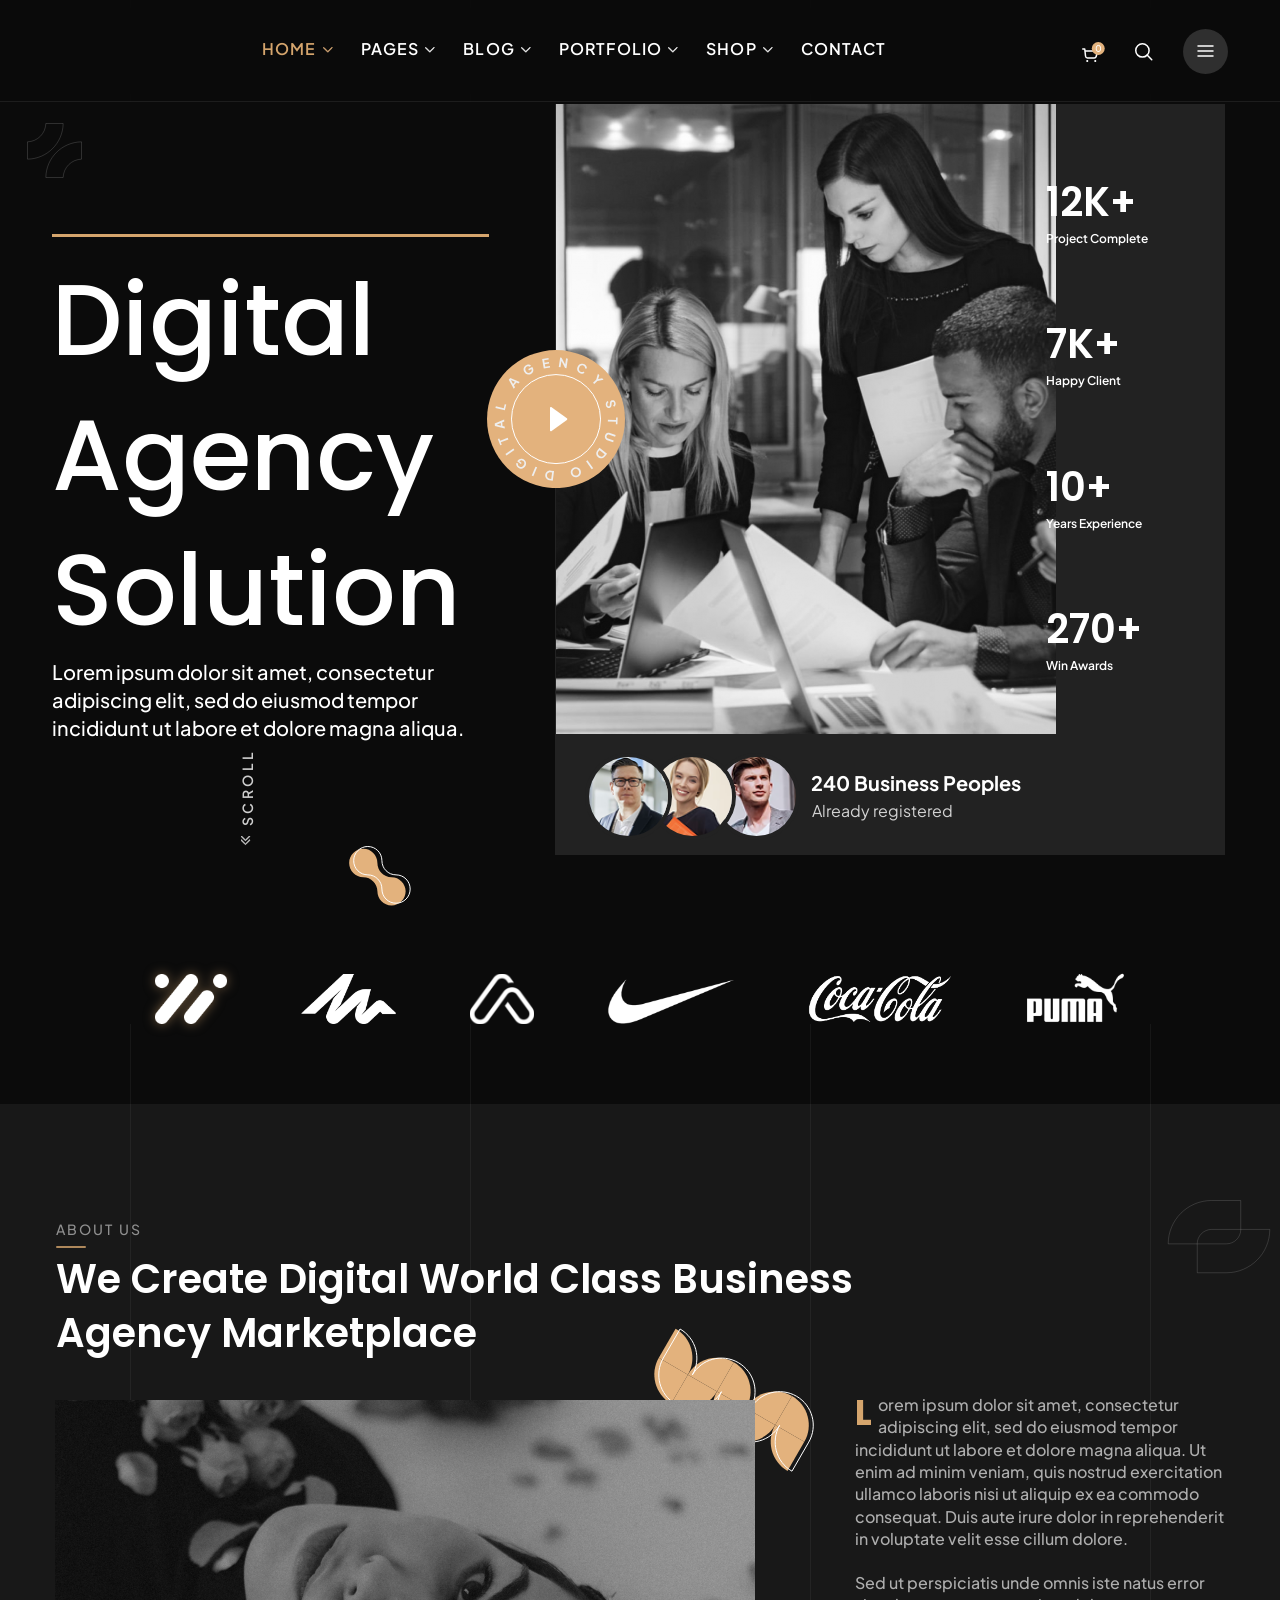
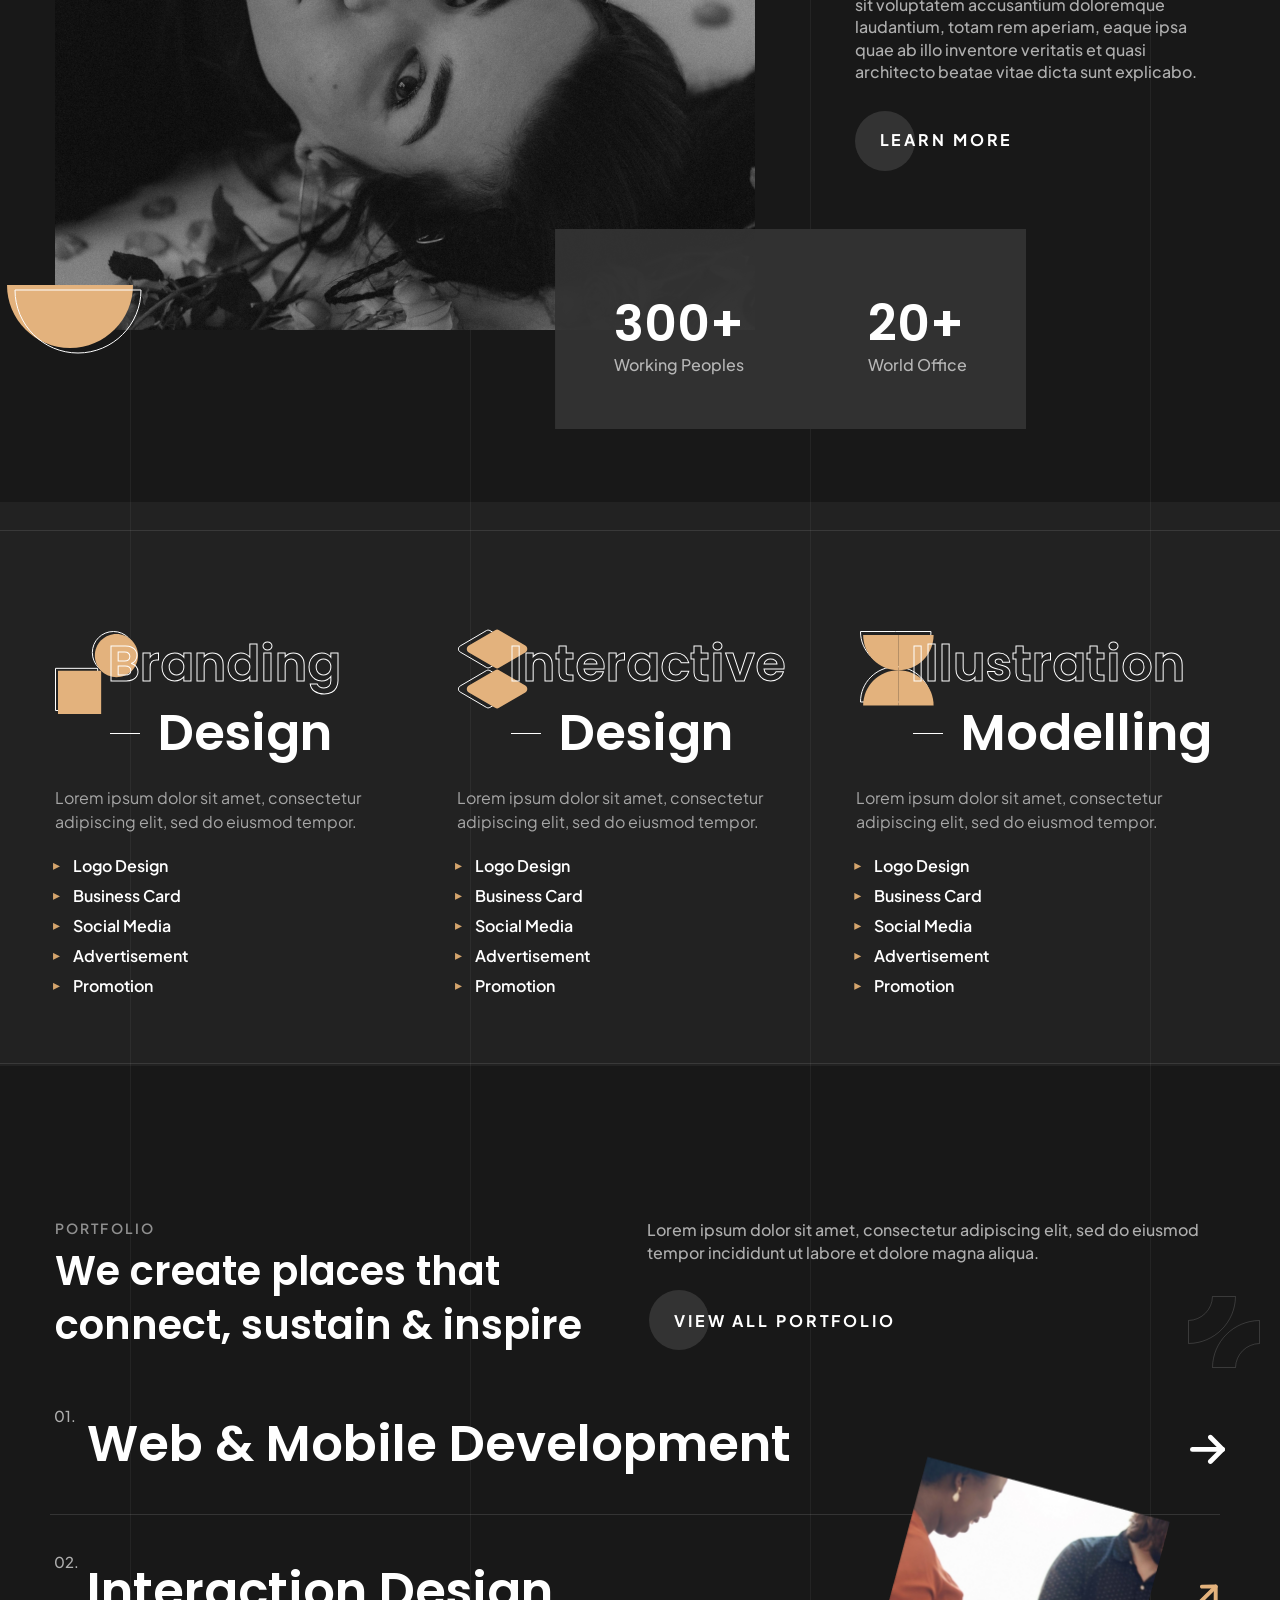
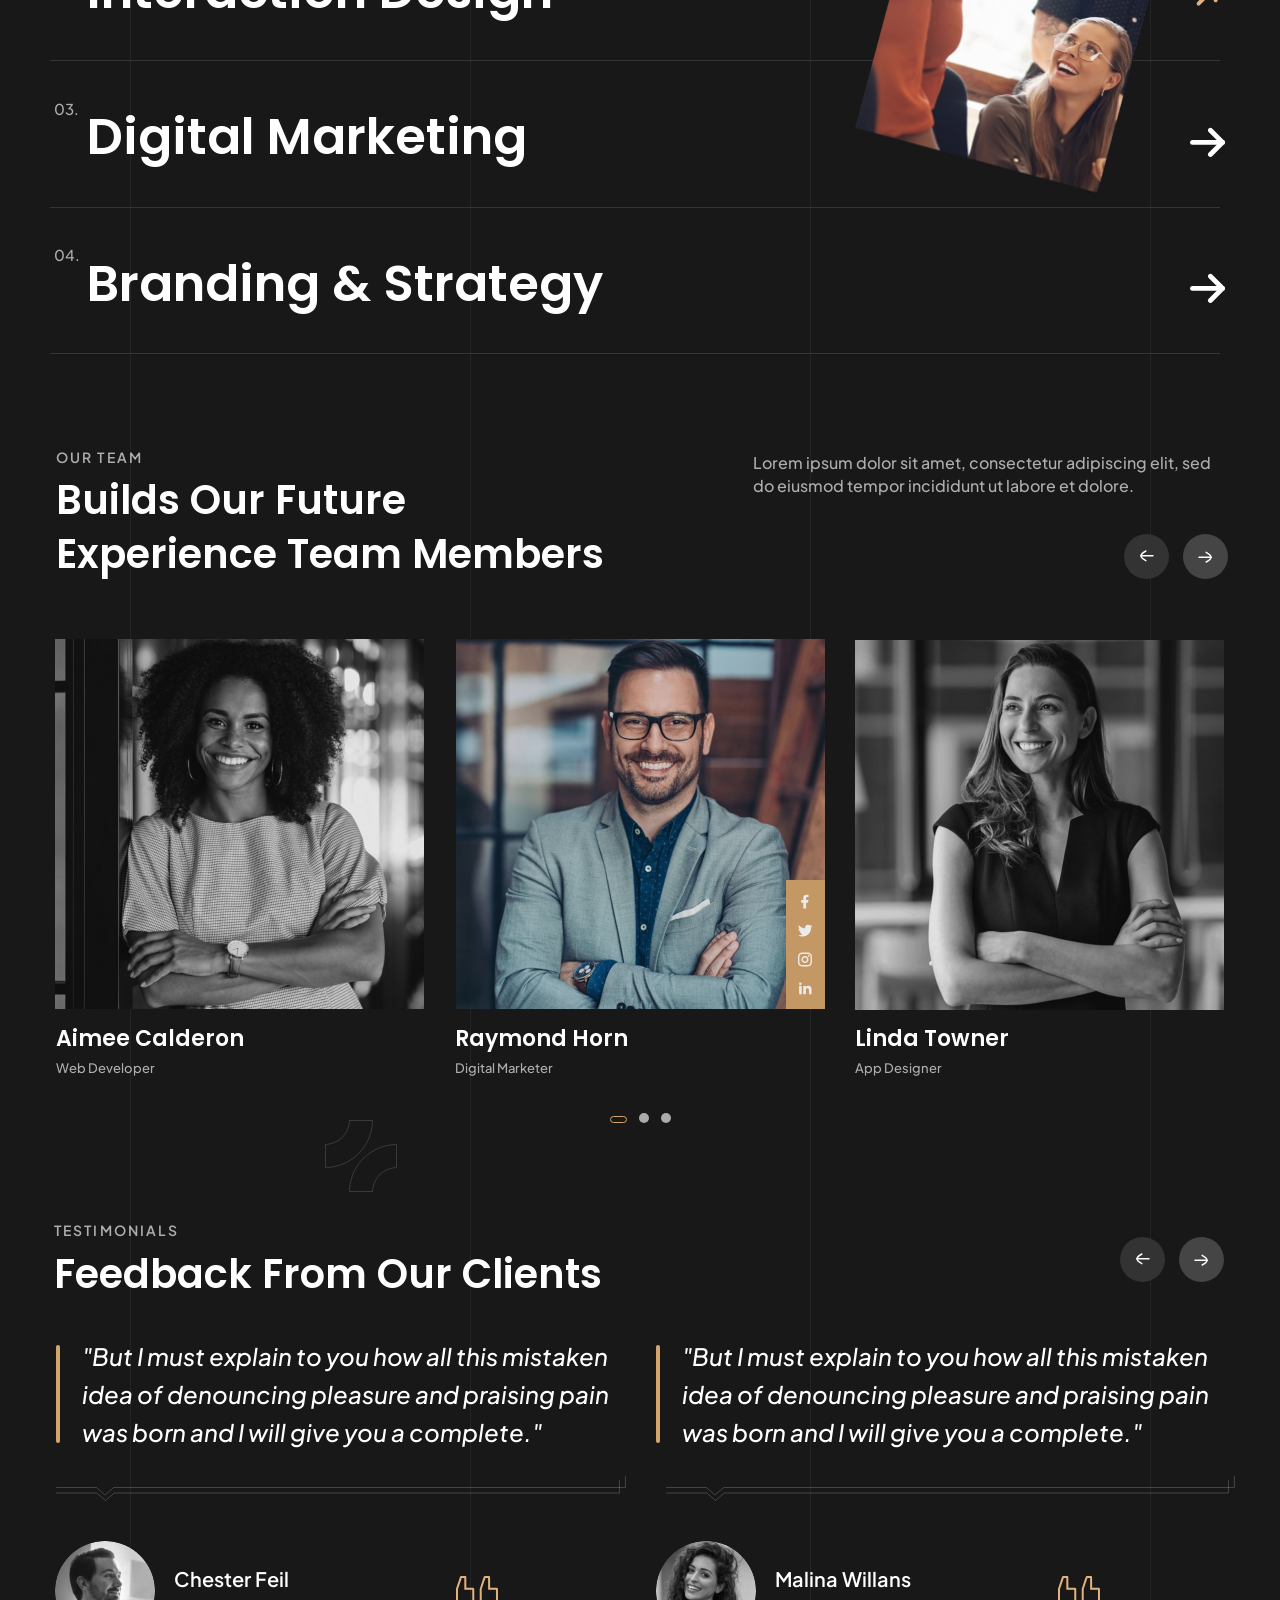
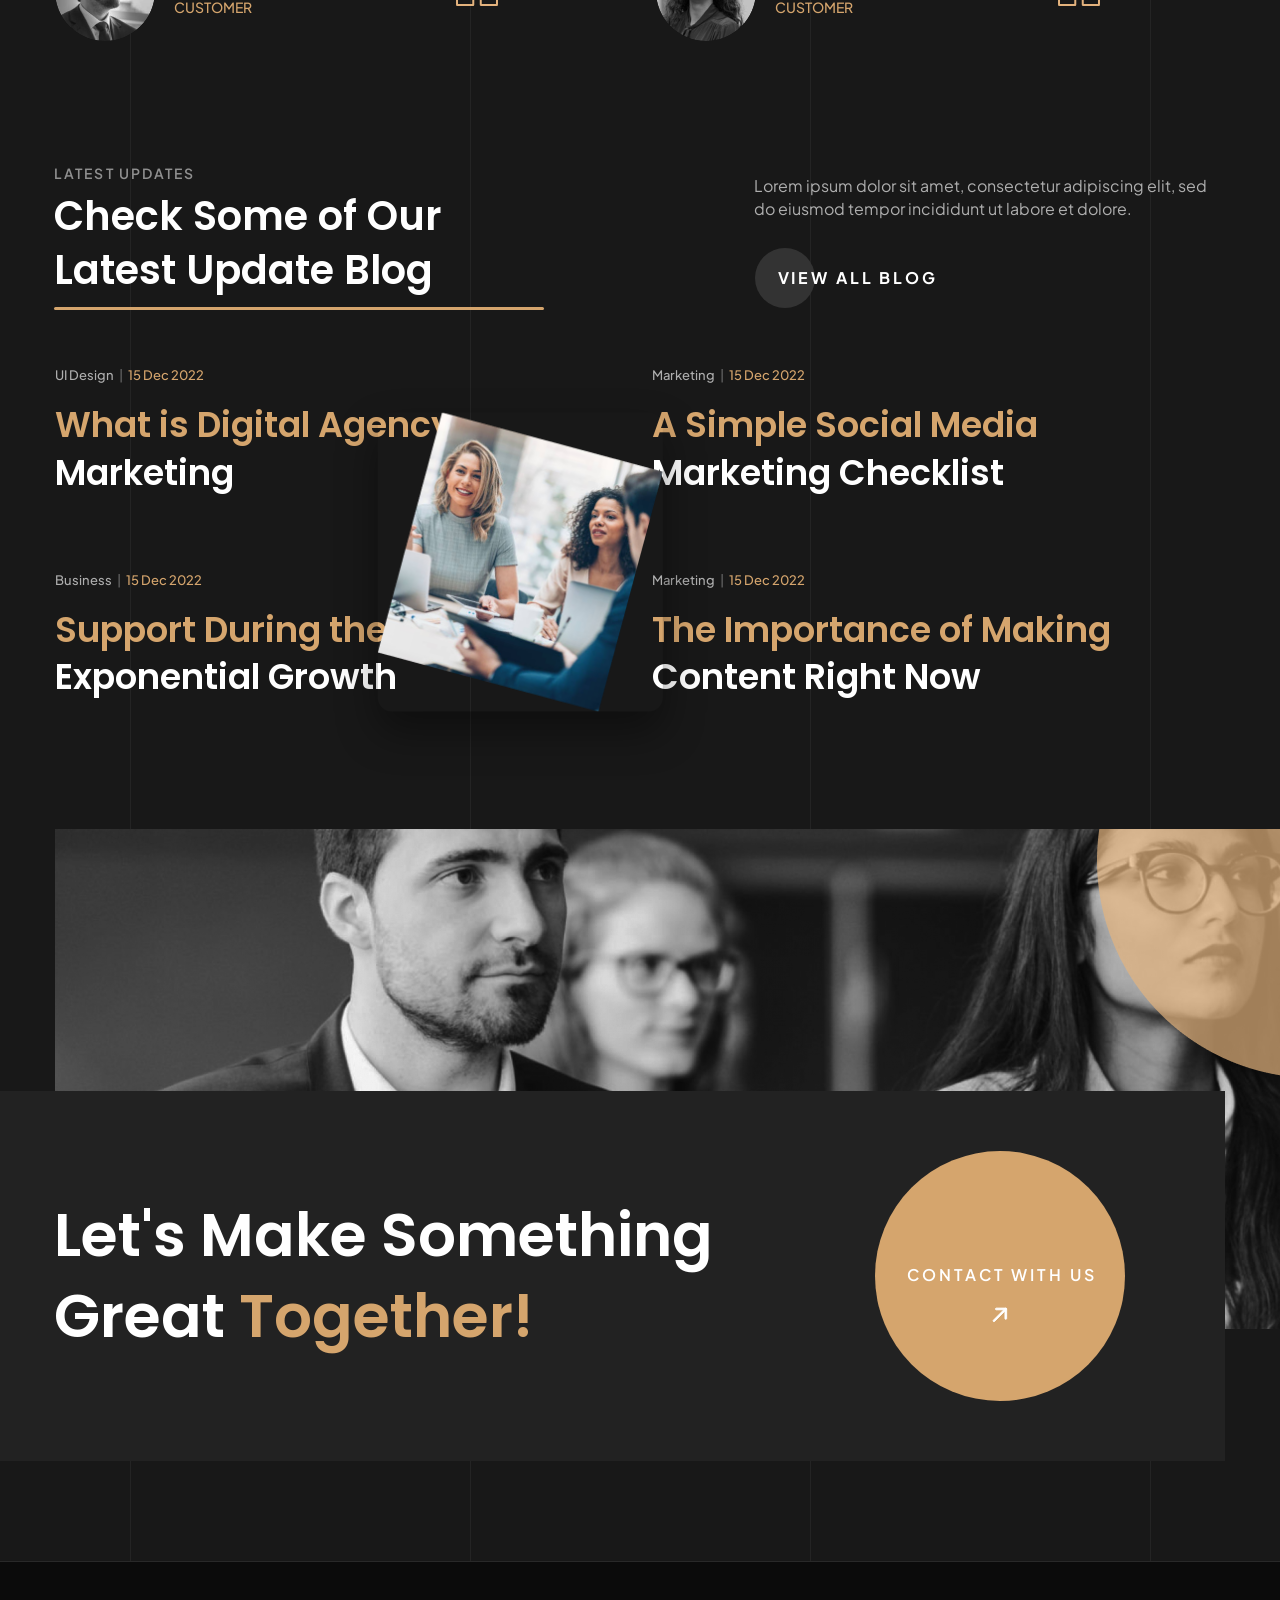
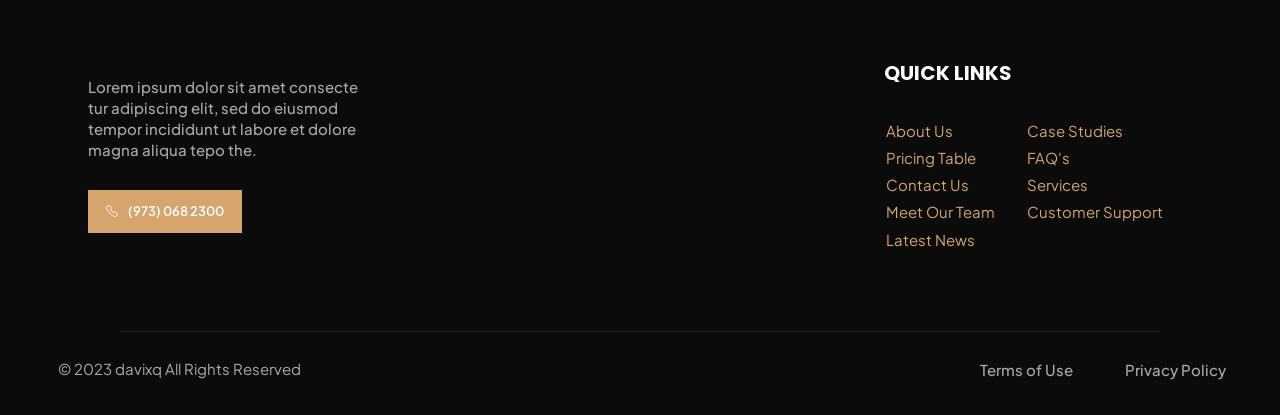
==== commit 4e59cb07: "feat: add CSS animations, transitions, transforms, pseudoclasses and pseudoelements" ====
--- a/index.html
+++ b/index.html
@@ -8,6 +8,7 @@
   <link rel="preconnect" href="https://fonts.gstatic.com" crossorigin>
   <link href="https://fonts.googleapis.com/css2?family=Plus+Jakarta+Sans:wght@400;500;600&family=Poppins:wght@500;600;700&display=swap" rel="stylesheet">
   <link rel="stylesheet" href="css/style.css">
+  <link rel="stylesheet" href="css/animations.css">
 </head>
 <body>
   <a href="#main" class="skip-link">Перейти к содержимому</a>
--- a/css/style.css
+++ b/css/style.css
@@ -24,7 +24,7 @@
 body {
   margin: 0 auto;
   position: relative;
-  min-width: var(--page-width);
+  min-width: 320px;
   font-family: var(--font-body);
   background: var(--bg) url('../assets/img/BACKGROUND.png') no-repeat center center;
   background-position: center 0px;
@@ -1752,4 +1752,1121 @@
   line-height: 1.4;
   font-weight: 500;
   color: var(--text-muted);
+}
+
+/* ==========================================
+   TABLET: ≤ 1023px (768px–1023px)
+   ========================================== */
+@media (max-width: 1023px) {
+  :root {
+    --container-width: 90%;
+    --container-pad: 40px;
+  }
+
+  /* Header */
+  .header__inner { flex-wrap: wrap; padding: 20px 0; }
+  .nav { margin: 15px 0 0 0; width: 100%; justify-content: center; }
+  .nav__list { justify-content: center; flex-wrap: wrap; gap: 16px; }
+  .header__actions { margin-left: 0; margin-top: 15px; width: 100%; justify-content: center; }
+
+  /* Hero */
+  .hero__grid { grid-template-columns: 1fr; text-align: center; }
+  .hero__title { font-size: 72px; transform: none; }
+  .hero__subtitle { margin: 0 auto 40px; transform: none; max-width: 100%; }
+  .hero__scroll { display: none; }
+  .hero__visual { grid-template-columns: 1fr; gap: 30px; }
+  .hero__visual::before { inset: 0; }
+  .hero__img { width: 100%; max-width: 100%; transform: none; margin: 0 auto; }
+  .hero__stats { flex-direction: row; justify-content: center; gap: 20px; transform: none; margin-top: 20px; }
+  .hero__peoples { margin: 20px auto 0; justify-content: center; gap: 30px; }
+  .peoples-text { margin-left: 10px; text-align: left; }
+
+  /* About */
+  .about__row { grid-template-columns: 1fr; }
+  .about__img { width: 100%; transform: none; margin: 0 auto; }
+  .about__stats-panel { position: relative; bottom: auto; left: auto; transform: none; flex-direction: column; gap: 30px; padding: 30px; margin-top: 20px; width: 100%; }
+  .about__icon { display: none; }
+
+  /* Services */
+  .services__grid { grid-template-columns: repeat(2, 1fr); gap: 40px; }
+  .service-card { transform: none !important; align-items: center; text-align: center; }
+  .service-card__header { flex-direction: column; align-items: center; }
+  .service-icon { margin-top: 0; }
+  .service-card__title { margin-left: 0 !important; margin-top: 20px; }
+  .service-card__title .outline-text,
+  .service-card__title .solid-text { font-size: 36px; }
+  .service-list { align-items: center; text-align: left; }
+
+  /* Portfolio */
+  .portfolio__header { grid-template-columns: 1fr; text-align: center; }
+  .portfolio__left, .portfolio__right { margin: 0; transform: none; align-items: center; }
+  .portfolio__btn { transform: none; margin: 0 auto; }
+  .portfolio__content { width: 100%; margin-left: 0; transform: none; }
+  .portfolio__image-wrapper, .portfolio-icon { display: none; }
+
+  /* Team */
+  .team__grid { grid-template-columns: repeat(2, 1fr); }
+  .team-card__image-wrap { width: 100% !important; height: 300px !important; transform: none !important; }
+  .team-card__info { transform: none !important; text-align: center; }
+  .team__icon { display: none; }
+
+  /* Testimonials */
+  .testimonials__grid { grid-template-columns: 1fr; }
+  .testimonial-card__quote,
+  .testimonial-card__divider,
+  .testimonial-card__author,
+  .testimonial-card__quote-icon { transform: none !important; }
+  .testimonial-card__divider { width: 100%; }
+
+  /* Blog */
+  .blog__grid { grid-template-columns: 1fr; gap: 40px; transform: none; }
+  .blog__tilted-img { display: none; }
+  .post-card__title { white-space: normal; }
+  .blog__btn { transform: none; margin: 0 auto; }
+
+  /* CTA */
+  .cta__bg { width: 100%; height: auto; transform: none; }
+  .cta__content { flex-direction: column; width: 100%; margin: -100px 0 0; padding: 40px 20px; text-align: center; }
+  .cta__title { max-width: 100%; transform: none; font-size: 48px; }
+  .cta__btn { transform: none; margin: 0 auto; }
+
+  /* Footer */
+  .footer__top { grid-template-columns: 1fr; gap: 40px; }
+  .footer__left, .footer__right { transform: none; align-items: center; text-align: center; }
+  .footer__cols { grid-template-columns: 1fr; gap: 20px; justify-content: center; }
+  .footer__list { align-items: center; }
+}
+/* ==========================================================
+   АДАПТИВНАЯ ВЕРСТКА — Лабораторная работа №4
+   Брейкпоинты: планшет ≤ 768px | мобильный ≤ 480px
+   ==========================================================
+
+   КАК ИСПОЛЬЗОВАТЬ:
+   Удалить из style.css все блоки @media и вставить этот файл
+   в конец style.css (или подключить отдельно после style.css):
+   <link rel="stylesheet" href="css/responsive.css">
+   ========================================================== */
+
+
+/* ==========================================
+   TABLET: ≤ 768px
+   ========================================== */
+@media (max-width: 768px) {
+
+  /* ---- ПЕРЕМЕННЫЕ ---- */
+  :root {
+    --container-pad: 30px;
+  }
+
+  body {
+    min-width: 320px;
+    overflow-x: hidden;
+  }
+
+  .container {
+    max-width: 100%;
+    padding: 0 30px;
+  }
+
+  /* ---- HEADER ---- */
+  .site-header {
+    position: sticky;
+    top: 0;
+    z-index: 100;
+  }
+
+  .header__inner {
+    flex-wrap: wrap;
+    gap: 14px;
+    padding: 18px 0;
+  }
+
+  .nav {
+    margin: 0;
+    width: 100%;
+    order: 3;
+  }
+
+  .nav__list {
+    justify-content: center;
+    flex-wrap: wrap;
+    gap: 14px 20px;
+  }
+
+  .nav__link,
+  .nav__linkhome {
+    font-size: 14px;
+  }
+
+  .header__actions {
+    margin-left: auto;
+    gap: 14px;
+  }
+
+  /* ---- HERO ---- */
+  .hero {
+    padding: 40px 0 0;
+  }
+
+  .hero__content {
+    margin: 0;
+    text-align: center;
+  }
+
+  .hero__title-icon {
+    left: 0;
+    top: 0;
+    position: static;
+    display: inline-block;
+    margin-bottom: 12px;
+  }
+
+  .hero__grid {
+    display: flex;
+    flex-direction: column;
+    align-items: center;
+    gap: 40px;
+  }
+
+  .hero__title {
+    font-size: 64px;
+    line-height: 1.2;
+    transform: none !important;
+  }
+
+  .hero__subtitle {
+    font-size: 17px;
+    transform: none !important;
+    margin: 0 auto 30px;
+    max-width: 540px;
+    text-align: center;
+  }
+
+  .hero__scroll-cluster {
+    display: none;
+  }
+
+  /* Визуальная часть hero */
+  .hero__visual {
+    display: flex;
+    flex-direction: column;
+    align-items: center;
+    width: 100%;
+    gap: 24px;
+    transform: none !important;
+  }
+
+  .hero__visual::before {
+    display: none;
+  }
+
+  .hero__img-wrap {
+    width: 100%;
+    display: flex;
+    justify-content: center;
+    position: relative;
+  }
+
+  .hero__img {
+    width: 100%;
+    max-width: 480px;
+    transform: none !important;
+    margin: 0 auto;
+    height: auto;
+  }
+
+  .hero__play-btn {
+    position: absolute;
+    left: 50% !important;
+    top: 50% !important;
+    transform: translate(-50%, -50%) !important;
+    width: 100px;
+    height: 100px;
+  }
+
+  .hero__play-icon {
+    width: 100px;
+    height: 100px;
+  }
+
+  .hero__side-panel {
+    width: 100%;
+  }
+
+  .hero__stats {
+    display: flex;
+    flex-direction: row;
+    flex-wrap: wrap;
+    justify-content: center;
+    gap: 24px 40px;
+    transform: none !important;
+    margin-top: 0;
+  }
+
+  .stat-item {
+    text-align: center;
+    min-width: 100px;
+  }
+
+  .stat-value {
+    font-size: 34px;
+    line-height: 1.4;
+  }
+
+  .stat-label {
+    font-size: 12px;
+    margin-top: -4px;
+    white-space: normal;
+  }
+
+  .hero__peoples {
+    display: flex;
+    flex-direction: row;
+    align-items: center;
+    justify-content: center;
+    gap: 20px;
+    margin: 0;
+    transform: none !important;
+    width: 100%;
+  }
+
+  .peoples-text {
+    margin-left: 0;
+    text-align: left;
+  }
+
+  /* ---- LOGOS ---- */
+  .logos {
+    transform: none !important;
+    padding: 24px 0;
+  }
+
+  .logos__grid {
+    display: flex;
+    flex-wrap: wrap;
+    justify-content: center;
+    align-items: center;
+    gap: 20px 30px;
+    padding-left: 0;
+  }
+
+  .logos__img {
+    height: 40px;
+    margin-right: 0;
+  }
+
+  .logos__img:last-child {
+    height: 48px;
+  }
+
+  /* ---- ABOUT ---- */
+  .about {
+    padding: 60px 0 80px;
+  }
+
+  .about__wrapper {
+    gap: 30px;
+  }
+
+  .about__content {
+    transform: none !important;
+    margin: 0;
+    text-align: center;
+    align-items: center;
+  }
+
+  .about__corner-icon {
+    display: none;
+  }
+
+  .about__title {
+    font-size: 34px;
+  }
+
+  .about__row {
+    grid-template-columns: 1fr;
+    gap: 40px;
+  }
+
+  .about__img {
+    width: 100%;
+    max-width: 100%;
+    height: auto;
+    transform: none !important;
+  }
+
+  .about__stats-panel {
+    position: static;
+    transform: none !important;
+    width: 100%;
+    flex-direction: row;
+    justify-content: center;
+    gap: 40px;
+    padding: 30px 20px;
+    margin-top: 16px;
+  }
+
+  .about__stat-item {
+    transform: none;
+    text-align: center;
+  }
+
+  .about__stat-value {
+    font-size: 42px;
+  }
+
+  .about__stat-label {
+    transform: none;
+    white-space: normal;
+  }
+
+  .about__icon {
+    display: none;
+  }
+
+  .about__body {
+    transform: none !important;
+    text-align: center;
+  }
+
+  .about__learn-btn {
+    margin: 10px auto 0;
+  }
+
+  /* ---- SERVICES ---- */
+  .services {
+    padding: 50px 0;
+    margin-top: 40px;
+  }
+
+  .services__grid {
+    grid-template-columns: repeat(2, 1fr);
+    gap: 50px 30px;
+  }
+
+  .service-card:nth-child(1),
+  .service-card:nth-child(2),
+  .service-card:nth-child(3) {
+    transform: none !important;
+  }
+
+  .service-card {
+    align-items: center;
+    text-align: center;
+  }
+
+  .service-card__header {
+    flex-direction: column;
+    align-items: center;
+    margin-bottom: 30px;
+    gap: 12px;
+  }
+
+  .service-icon {
+    margin-top: 0;
+  }
+
+  .service-card:nth-child(2) .service-icon,
+  .service-card:nth-child(3) .service-icon {
+    transform: none !important;
+  }
+
+  .service-card__title {
+    margin-left: 0 !important;
+    margin-top: 0;
+    align-items: center;
+  }
+
+  .service-card__title .outline-text,
+  .service-card__title .solid-text {
+    font-size: 38px;
+  }
+
+  .service-card__title .solid-text {
+    justify-content: center;
+  }
+
+  .service-card__text {
+    white-space: normal;
+  }
+
+  .service-list {
+    align-items: center;
+    transform: none;
+  }
+
+  /* ---- PORTFOLIO ---- */
+  .portfolio {
+    padding: 80px 0;
+  }
+
+  .portfolio__header {
+    grid-template-columns: 1fr;
+    gap: 30px;
+    margin-bottom: 40px;
+    text-align: center;
+  }
+
+  .portfolio__left {
+    transform: none !important;
+    margin: 0;
+    align-items: center;
+  }
+
+  .portfolio__right {
+    transform: none !important;
+    margin: 0;
+    align-items: center;
+  }
+
+  .portfolio__description {
+    transform: none;
+    white-space: normal;
+    text-align: center;
+  }
+
+  .portfolio__btn {
+    transform: none !important;
+    margin: 0 auto;
+  }
+
+  .portfolio__content {
+    width: 100%;
+    margin: 0;
+    transform: none !important;
+  }
+
+  .portfolio__item {
+    padding: 24px 0;
+    grid-template-columns: 40px 1fr 60px;
+  }
+
+  .portfolio__number {
+    transform: none;
+  }
+
+  .portfolio__text {
+    font-size: 36px;
+    transform: none;
+  }
+
+  .portfolio__arrow {
+    transform: none;
+  }
+
+  .portfolio__image-wrapper,
+  .portfolio-icon {
+    display: none;
+  }
+
+  /* ---- TEAM ---- */
+  .team {
+    margin-top: 0;
+    padding: 60px 0;
+  }
+
+  .team__header {
+    flex-direction: column;
+    align-items: center;
+    text-align: center;
+    margin-bottom: 40px;
+    gap: 20px;
+  }
+
+  .team__header-left {
+    transform: none !important;
+    align-items: center;
+  }
+
+  .team__title {
+    white-space: normal;
+    font-size: 34px;
+  }
+
+  .team__header-right {
+    align-items: center;
+  }
+
+  .team__description {
+    transform: none !important;
+    max-width: 100%;
+    white-space: normal;
+    text-align: center;
+  }
+
+  .team__nav {
+    transform: none !important;
+    margin: 0 auto;
+  }
+
+  .team__grid {
+    grid-template-columns: repeat(2, 1fr);
+    gap: 20px;
+  }
+
+  .team-card:nth-child(1) .team-card__image-wrap,
+  .team-card:nth-child(2) .team-card__image-wrap,
+  .team-card:nth-child(3) .team-card__image-wrap {
+    width: 100% !important;
+    height: 280px !important;
+    transform: none !important;
+  }
+
+  .team-card:nth-child(1) .team-card__info,
+  .team-card:nth-child(2) .team-card__info,
+  .team-card:nth-child(3) .team-card__info {
+    transform: none !important;
+    text-align: center;
+  }
+
+  .team__icon {
+    display: none;
+  }
+
+  .team__pagination {
+    margin-top: 30px;
+  }
+
+  /* ---- TESTIMONIALS ---- */
+  .testimonials {
+    padding: 60px 0;
+  }
+
+  .testimonials__header {
+    flex-direction: column;
+    align-items: center;
+    text-align: center;
+    margin-bottom: 40px;
+    gap: 20px;
+  }
+
+  .testimonials__header-left {
+    transform: none !important;
+    align-items: center;
+  }
+
+  .testimonials__title {
+    font-size: 34px;
+  }
+
+  .testimonials__nav {
+    transform: none !important;
+    margin: 0 auto;
+  }
+
+  .testimonials__grid {
+    grid-template-columns: 1fr;
+    gap: 40px;
+  }
+
+  .testimonial-card:nth-child(1) .testimonial-card__quote,
+  .testimonial-card:nth-child(2) .testimonial-card__quote {
+    transform: none !important;
+  }
+
+  .testimonial-card__divider {
+    width: 100%;
+    transform: none !important;
+  }
+
+  .testimonial-card:nth-child(1) .testimonial-card__author,
+  .testimonial-card:nth-child(2) .testimonial-card__author {
+    transform: none !important;
+  }
+
+  .testimonial-card:nth-child(1) .testimonial-card__quote-icon,
+  .testimonial-card:nth-child(2) .testimonial-card__quote-icon {
+    transform: none !important;
+    margin-left: auto;
+  }
+
+  /* ---- BLOG ---- */
+  .blog {
+    padding: 80px 0;
+  }
+
+  .blog__header {
+    grid-template-columns: 1fr;
+    gap: 24px;
+    margin-bottom: 50px;
+    text-align: center;
+  }
+
+  .blog__header-left {
+    transform: none !important;
+    align-items: center;
+  }
+
+  .blog__title {
+    font-size: 34px;
+  }
+
+  .blog__header-right {
+    align-items: center;
+    transform: none;
+  }
+
+  .blog__description {
+    transform: none !important;
+    max-width: 100%;
+    text-align: center;
+  }
+
+  .blog__btn {
+    transform: none !important;
+    margin: 0 auto;
+  }
+
+  .blog__grid {
+    grid-template-columns: 1fr;
+    gap: 40px;
+    transform: none !important;
+  }
+
+  .blog__tilted-img {
+    display: none;
+  }
+
+  .post-card__title {
+    font-size: 28px;
+    white-space: normal;
+  }
+
+  /* ---- CTA ---- */
+  .cta {
+    padding: 0 0 80px;
+  }
+
+  .cta__bg {
+    width: 100%;
+    height: auto;
+    transform: none !important;
+  }
+
+  .cta__bg img {
+    height: 300px;
+    object-fit: cover;
+  }
+
+  .cta__content {
+    flex-direction: column;
+    align-items: center;
+    text-align: center;
+    width: 100%;
+    margin: -80px 0 0;
+    padding: 40px 30px;
+  }
+
+  .cta__title {
+    font-size: 42px;
+    max-width: 100%;
+    transform: none !important;
+    margin-bottom: 32px;
+  }
+
+  .cta__btn {
+    transform: none !important;
+    width: 200px;
+    height: 200px;
+    margin: 0 auto;
+  }
+
+  /* ---- FOOTER ---- */
+  .site-footer {
+    padding: 60px 0 30px;
+  }
+
+  .footer__top {
+    grid-template-columns: 1fr;
+    gap: 40px;
+    margin-bottom: 50px;
+  }
+
+  .footer__left {
+    transform: none !important;
+    align-items: center;
+    text-align: center;
+  }
+
+  .footer__desc {
+    max-width: 100%;
+    text-align: center;
+  }
+
+  .footer__right {
+    transform: none !important;
+    align-items: center;
+    text-align: center;
+  }
+
+  .footer__cols {
+    justify-content: center;
+  }
+
+  .footer__list {
+    align-items: center;
+    transform: none;
+  }
+
+  .footer__bottom {
+    flex-direction: column;
+    gap: 16px;
+    text-align: center;
+  }
+
+  .footer__copy {
+    transform: none !important;
+  }
+
+  .footer__legal {
+    transform: none !important;
+    gap: 24px;
+  }
+}
+
+
+/* ==========================================
+   MOBILE: ≤ 480px (от 320px)
+   ========================================== */
+@media (max-width: 480px) {
+
+  /* ---- ПЕРЕМЕННЫЕ ---- */
+  :root {
+    --container-pad: 16px;
+  }
+
+  body {
+    min-width: 320px;
+  }
+
+  .container {
+    padding: 0 16px;
+  }
+
+  /* ---- HEADER ---- */
+  .header__inner {
+    padding: 14px 0;
+    gap: 10px;
+  }
+
+  .nav__list {
+    gap: 10px 14px;
+  }
+
+  .nav__link,
+  .nav__linkhome {
+    font-size: 13px;
+  }
+
+  .header__actions {
+    gap: 10px;
+  }
+
+  /* ---- HERO ---- */
+  .hero {
+    padding: 30px 0 0;
+  }
+
+  .hero__title {
+    font-size: 44px;
+    line-height: 1.2;
+  }
+
+  .hero__subtitle {
+    font-size: 15px;
+    max-width: 100%;
+  }
+
+  .hero__img {
+    max-width: 100%;
+  }
+
+  .hero__stats {
+    gap: 16px 24px;
+  }
+
+  .stat-value {
+    font-size: 28px;
+  }
+
+  .stat-item {
+    min-width: 80px;
+  }
+
+  .hero__peoples {
+    flex-direction: column;
+    gap: 12px;
+    text-align: center;
+  }
+
+  .peoples-avatars {
+    justify-content: center;
+  }
+
+  .peoples-avatar {
+    width: 56px;
+    height: 56px;
+    margin-left: -14px;
+  }
+
+  .peoples-text {
+    text-align: center;
+  }
+
+  .peoples-text strong {
+    font-size: 16px;
+  }
+
+  /* ---- LOGOS ---- */
+  .logos__grid {
+    gap: 16px 20px;
+  }
+
+  .logos__img {
+    height: 32px;
+  }
+
+  .logos__img:last-child {
+    height: 40px;
+  }
+
+  /* ---- ABOUT ---- */
+  .about {
+    padding: 50px 0 60px;
+  }
+
+  .about__title {
+    font-size: 28px;
+  }
+
+  .about__stats-panel {
+    flex-direction: column;
+    gap: 20px;
+    padding: 24px 16px;
+  }
+
+  .about__stat-value {
+    font-size: 36px;
+  }
+
+  .about__text {
+    font-size: 15px;
+  }
+
+  /* ---- SERVICES ---- */
+  .services {
+    padding: 40px 0;
+    margin-top: 30px;
+  }
+
+  .services__grid {
+    grid-template-columns: 1fr;
+    gap: 40px;
+  }
+
+  .service-card__title .outline-text,
+  .service-card__title .solid-text {
+    font-size: 30px;
+  }
+
+  /* ---- PORTFOLIO ---- */
+  .portfolio {
+    padding: 60px 0;
+  }
+
+  .portfolio__title {
+    font-size: 32px;
+  }
+
+  .portfolio__item {
+    grid-template-columns: 36px 1fr 40px;
+    gap: 10px;
+    padding: 18px 0;
+  }
+
+  .portfolio__text {
+    font-size: 26px;
+  }
+
+  /* ---- TEAM ---- */
+  .team {
+    padding: 50px 0;
+  }
+
+  .team__title {
+    font-size: 28px;
+  }
+
+  .team__grid {
+    grid-template-columns: 1fr;
+    gap: 30px;
+  }
+
+  .team-card:nth-child(1) .team-card__image-wrap,
+  .team-card:nth-child(2) .team-card__image-wrap,
+  .team-card:nth-child(3) .team-card__image-wrap {
+    height: 260px !important;
+  }
+
+  .team-card__socials {
+    right: auto;
+    left: 50%;
+    transform: translateX(-50%);
+  }
+
+  .team-card__name {
+    font-size: 20px;
+  }
+
+  /* ---- TESTIMONIALS ---- */
+  .testimonials {
+    padding: 50px 0;
+  }
+
+  .testimonials__title {
+    font-size: 28px;
+  }
+
+  .testimonial-card__quote {
+    font-size: 18px;
+    padding-left: 18px;
+  }
+
+  .testimonial-card__avatar {
+    width: 70px;
+    height: 70px;
+  }
+
+  .testimonial-card__name {
+    font-size: 17px;
+  }
+
+  .testimonial-card__author {
+    flex-wrap: wrap;
+    gap: 12px;
+  }
+  /* ---- BLOG ---- */
+  .blog {
+    padding: 60px 0;
+  }
+
+  .blog__title {
+    font-size: 28px;
+  }
+
+  .post-card__title {
+    font-size: 22px;
+  }
+
+  /* ---- CTA ---- */
+  .cta {
+    padding: 0 0 60px;
+  }
+
+  .cta__bg img {
+    height: 220px;
+  }
+
+  .cta__content {
+    margin-top: -60px;
+    padding: 30px 16px;
+  }
+
+  .cta__title {
+    font-size: 28px;
+  }
+
+  .cta__btn {
+    width: 160px;
+    height: 160px;
+  }
+
+  .cta__btn-text {
+    font-size: 12px;
+    transform: translate(0, 14px);
+  }
+
+  .cta__btn-arrow {
+    transform: translate(0, 14px);
+  }
+
+  /* ---- FOOTER ---- */
+  .site-footer {
+    padding: 50px 0 24px;
+  }
+
+  .footer__top {
+    gap: 30px;
+    margin-bottom: 40px;
+  }
+
+  .footer__cols {
+    grid-template-columns: 1fr;
+    gap: 0;
+  }
+
+  .footer__list a {
+    font-size: 14px;
+  }
+
+  .footer__legal {
+    flex-direction: column;
+    gap: 10px;
+  }
+
+  .footer__legal a {
+    font-size: 14px;
+  }
+
+  .footer__copy {
+    font-size: 13px;
+  }
+}
+
+
+/* ==========================================
+   EXTRA SMALL: ≤ 360px (до 320px без поломки)
+   ========================================== */
+@media (max-width: 360px) {
+
+  .container {
+    padding: 0 12px;
+  }
+
+  .hero__title {
+    font-size: 36px;
+  }
+
+  .nav__list {
+    gap: 8px 10px;
+  }
+
+  .nav__link,
+  .nav__linkhome {
+    font-size: 12px;
+  }
+
+  .stat-value {
+    font-size: 24px;
+  }
+
+  .about__title,
+  .testimonials__title,
+  .blog__title,
+  .team__title {
+    font-size: 24px;
+  }
+
+  .cta__title {
+    font-size: 24px;
+  }
+
+  .portfolio__text {
+    font-size: 22px;
+  }
+
+  .service-card__title .outline-text,
+  .service-card__title .solid-text {
+    font-size: 26px;
+  }
 }
--- a/css/animations.css
+++ b/css/animations.css
@@ -0,0 +1,609 @@
+/* ==========================================================
+   Лабораторная работа №5
+   CSS-анимации, трансформации, переходы,
+   псевдоклассы и псевдоэлементы
+   ==========================================================
+
+   ПОДКЛЮЧЕНИЕ: добавь в <head> после style.css:
+   <link rel="stylesheet" href="css/animations.css">
+
+   ИТОГО:
+   — 15 анимаций (@keyframes + animation/transition/transform)
+   — 6 псевдоклассов (:hover, :focus, :active, :nth-child, :first-child, :last-child)
+   — 6 псевдоэлементов (::before, ::after, ::placeholder, ::selection, ::first-line, ::first-letter)
+   ========================================================== */
+
+
+/* ==========================================
+   @KEYFRAMES — все кадры анимаций
+   ========================================== */
+
+/* 1. Плавное появление снизу (fade-in + translateY) */
+@keyframes fadeInUp {
+  from {
+    opacity: 0;
+    transform: translateY(40px);
+  }
+  to {
+    opacity: 1;
+    transform: translateY(0);
+  }
+}
+
+/* 2. Пульсация масштаба (scale) */
+@keyframes pulse {
+  0%, 100% { transform: scale(1); }
+  50%       { transform: scale(1.08); }
+}
+
+/* 3. Вращение по часовой стрелке (rotate) */
+@keyframes spinCW {
+  from { transform: rotate(0deg); }
+  to   { transform: rotate(360deg); }
+}
+
+/* 4. Горизонтальное покачивание (translateX) */
+@keyframes slideX {
+  0%, 100% { transform: translateX(0); }
+  50%      { transform: translateX(12px); }
+}
+
+/* 5. Мигание (opacity) */
+@keyframes blink {
+  0%, 100% { opacity: 1; }
+  50%      { opacity: 0.3; }
+}
+
+/* 6. Смена цвета фона (background-color) */
+@keyframes bgColorShift {
+  0%   { background-color: rgba(213, 165, 109, 0.15); }
+  50%  { background-color: rgba(213, 165, 109, 0.35); }
+  100% { background-color: rgba(213, 165, 109, 0.15); }
+}
+
+/* 7. Размытие и обратно (filter: blur) */
+@keyframes blurPulse {
+  0%, 100% { filter: blur(0px) brightness(1); }
+  50%      { filter: blur(3px) brightness(1.2); }
+}
+
+/* 8. Растяжка по высоте (height / scaleY) */
+@keyframes stretchY {
+  0%, 100% { transform: scaleY(1); }
+  50%      { transform: scaleY(1.15); }
+}
+
+/* 9. Изменение тени (box-shadow) — ease-in */
+@keyframes shadowGrow {
+  0%   { box-shadow: 0 0 0 rgba(213,165,109,0); }
+  100% { box-shadow: 0 8px 40px rgba(213,165,109,0.5); }
+}
+
+/* 10. Искажение формы (skew) */
+@keyframes skewBounce {
+  0%, 100% { transform: skewX(0deg); }
+  25%      { transform: skewX(4deg); }
+  75%      { transform: skewX(-4deg); }
+}
+
+/* 11. Насыщенность через filter (cubic-bezier) */
+@keyframes saturationPulse {
+  0%, 100% { filter: saturate(1); }
+  50%      { filter: saturate(2.5); }
+}
+
+/* 12. Плавный сдвиг вниз (top / translateY) — ease-out */
+@keyframes dropDown {
+  from {
+    opacity: 0;
+    transform: translateY(-20px);
+  }
+  to {
+    opacity: 1;
+    transform: translateY(0);
+  }
+}
+
+/* 13. Изменение цвета границы */
+@keyframes borderColorCycle {
+  0%   { border-color: transparent; }
+  50%  { border-color: var(--accent, #d5a56d); }
+  100% { border-color: transparent; }
+}
+
+/* 14. Появление + масштаб (cubic-bezier) */
+@keyframes zoomIn {
+  from {
+    opacity: 0;
+    transform: scale(0.85);
+  }
+  to {
+    opacity: 1;
+    transform: scale(1);
+  }
+}
+
+/* 15. Плавное изменение ширины (cubic-bezier) */
+@keyframes widthExpand {
+  from { width: 0; }
+  to   { width: 100%; }
+}
+
+/* Доп: float для декоративных иконок */
+@keyframes float {
+  0%, 100% { transform: translateY(0px); }
+  50%      { transform: translateY(-12px); }
+}
+
+
+/* ==========================================
+   АНИМАЦИЯ 1 — Hero заголовок: fadeInUp
+   ========================================== */
+.hero__title {
+  animation: fadeInUp 0.9s cubic-bezier(0.22, 1, 0.36, 1) both;
+}
+
+/* ==========================================
+   АНИМАЦИЯ 2 — Hero подзаголовок: fadeInUp с задержкой
+   ========================================== */
+.hero__subtitle {
+  animation: fadeInUp 0.9s cubic-bezier(0.22, 1, 0.36, 1) 0.2s both;
+}
+
+/* ==========================================
+   АНИМАЦИЯ 3 — Play кнопка: пульсация масштаба
+   ========================================== */
+.hero__play-btn {
+  animation: pulse 2.4s ease-in-out infinite;
+}
+
+/* ==========================================
+   АНИМАЦИЯ 4 — Декоративная иконка hero: float
+   ========================================== */
+.hero__title-icon {
+  animation: float 3s ease-in-out infinite;
+}
+
+/* ==========================================
+   АНИМАЦИЯ 5 — Логотипы партнёров: горизонтальное покачивание
+   По очереди через nth-child
+   ========================================== */
+.logos__img {
+  animation: slideX 3s ease-in-out infinite;
+}
+.logos__img:nth-child(2) { animation-delay: 0.3s; }
+.logos__img:nth-child(3) { animation-delay: 0.6s; }
+.logos__img:nth-child(4) { animation-delay: 0.9s; }
+.logos__img:nth-child(5) { animation-delay: 1.2s; }
+.logos__img:nth-child(6) { animation-delay: 1.5s; }
+
+/* ==========================================
+   АНИМАЦИЯ 6 — Декоративные иконки about: вращение
+   ========================================== */
+.about__icon--top {
+  animation: spinCW 12s linear infinite;
+}
+
+/* ==========================================
+   АНИМАЦИЯ 7 — Stat-item в hero: zoomIn при загрузке
+   ========================================== */
+.stat-item {
+  animation: zoomIn 0.7s cubic-bezier(0.34, 1.56, 0.64, 1) both;
+}
+.stat-item:nth-child(1) { animation-delay: 0.1s; }
+.stat-item:nth-child(2) { animation-delay: 0.25s; }
+.stat-item:nth-child(3) { animation-delay: 0.4s; }
+.stat-item:nth-child(4) { animation-delay: 0.55s; }
+
+/* ==========================================
+   АНИМАЦИЯ 8 — About stats panel: смена цвета фона
+   ========================================== */
+.about__stats-panel {
+  animation: bgColorShift 4s ease-in-out infinite;
+}
+
+/* ==========================================
+   АНИМАЦИЯ 9 — Service card icon: размытие при наведении
+   (реализуется через transition + filter в :hover)
+   ========================================== */
+.service-icon img {
+  transition: filter 0.4s ease-in-out, transform 0.4s ease-in-out;
+}
+
+/* ==========================================
+   АНИМАЦИЯ 10 — Testimonial card: skew при появлении
+   ========================================== */
+.testimonial-card {
+  animation: fadeInUp 0.8s cubic-bezier(0.22, 1, 0.36, 1) both;
+}
+.testimonial-card:nth-child(2) {
+  animation-delay: 0.2s;
+}
+
+/* ==========================================
+   АНИМАЦИЯ 11 — Post card title: насыщенность (через цвет)
+   используем saturation на hover через transition
+   ========================================== */
+.post-card__title {
+  transition: color 0.35s cubic-bezier(0.25, 0.46, 0.45, 0.94),
+              letter-spacing 0.35s ease;
+}
+
+/* ==========================================
+   АНИМАЦИЯ 12 — CTA кнопка: изменение тени (shadowGrow)
+   ========================================== */
+.cta__btn {
+  transition: transform 0.35s cubic-bezier(0.34, 1.56, 0.64, 1),
+              box-shadow 0.35s ease-in;
+}
+
+/* ==========================================
+   АНИМАЦИЯ 13 — Footer phone: borderColorCycle
+   ========================================== */
+.footer__phone {
+  border: 2px solid transparent;
+  animation: borderColorCycle 2.5s ease-in-out infinite;
+  transition: background-color 0.3s ease, transform 0.3s ease;
+}
+
+/* ==========================================
+   АНИМАЦИЯ 14 — Header: dropDown при загрузке
+   ========================================== */
+.site-header {
+  animation: dropDown 0.6s ease-out both;
+}
+
+/* ==========================================
+   АНИМАЦИЯ 15 — About title: fadeInUp
+   ========================================== */
+.about__title {
+  animation: fadeInUp 1s cubic-bezier(0.22, 1, 0.36, 1) 0.1s both;
+}
+
+/* ==========================================
+   АНИМАЦИЯ 16 (бонус) — Scroll line: stretchY
+   ========================================== */
+.hero__scroll-line {
+  animation: stretchY 2s ease-in-out infinite;
+  transform-origin: top center;
+}
+
+
+/* ==========================================
+   ПСЕВДОКЛАССЫ — 6 штук
+   ========================================== */
+
+/* ПСЕВДОКЛАСС 1: :hover — nav ссылки */
+.nav__link:hover,
+.nav__linkhome:hover {
+  color: var(--accent, #d5a56d);
+  transition: color 0.25s ease;
+}
+
+/* ПСЕВДОКЛАСС 2: :hover — service card */
+.service-card:hover {
+  transform: translateY(-8px) !important;
+  transition: transform 0.35s cubic-bezier(0.34, 1.56, 0.64, 1);
+}
+
+.service-card:hover .service-icon img {
+  filter: blur(0px) drop-shadow(0 0 12px rgba(213,165,109,0.6));
+  transform: rotate(10deg) scale(1.1);
+}
+
+/* ПСЕВДОКЛАСС 3: :hover — portfolio item */
+.portfolio__item:hover .portfolio__number {
+  color: var(--accent, #d5a56d);
+  transition: color 0.25s ease;
+}
+
+/* ПСЕВДОКЛАСС 4: :focus — icon кнопки в header */
+.icon-btn:focus {
+  outline: 2px solid var(--accent, #d5a56d);
+  outline-offset: 4px;
+  border-radius: 4px;
+  transition: outline 0.2s ease;
+}
+
+/* ПСЕВДОКЛАСС 5: :active — CTA кнопка */
+.cta__btn:active {
+  transform: scale(0.95);
+  transition: transform 0.1s ease;
+}
+
+/* ПСЕВДОКЛАСС 6: :nth-child — каждая чётная карточка team */
+.team-card:nth-child(even) .team-card__image-wrap {
+  filter: brightness(0.92);
+  transition: filter 0.4s ease;
+}
+.team-card:nth-child(even):hover .team-card__image-wrap {
+  filter: brightness(1.05);
+}
+
+/* ПСЕВДОКЛАСС 7 (бонус): :first-child — первый логотип ярче */
+.logos__img:first-child {
+  filter: brightness(0) invert(1) drop-shadow(0 0 6px rgba(213,165,109,0.5));
+}
+
+/* ПСЕВДОКЛАСС 8 (бонус): :last-child — последняя ссылка footer */
+.footer__list a:last-child {
+  color: var(--accent, #d5a56d);
+}
+
+/* ПСЕВДОКЛАСС 9 (бонус): :hover — testimonial card */
+.testimonial-card:hover {
+  transform: translateY(-6px);
+  transition: transform 0.35s cubic-bezier(0.34, 1.56, 0.64, 1);
+}
+
+/* ПСЕВДОКЛАСС 10 (бонус): :hover — footer links */
+.footer__list a:hover {
+  color: var(--accent, #d5a56d);
+  padding-left: 6px;
+  transition: color 0.25s ease, padding-left 0.25s ease;
+}
+
+/* ПСЕВДОКЛАСС 11 (бонус): :hover — CTA кнопка */
+.cta__btn:hover {
+  transform: scale(1.06) rotate(3deg);
+  box-shadow: 0 12px 40px rgba(213,165,109,0.45);
+}
+
+/* ПСЕВДОКЛАСС 12 (бонус): :hover — about learn btn */
+.about__learn-btn:hover .about__learn-btn-circle img {
+  transform: rotate(360deg);
+  transition: transform 0.6s cubic-bezier(0.34, 1.56, 0.64, 1);
+}
+
+
+/* ==========================================
+   ПСЕВДОЭЛЕМЕНТЫ — 6 штук
+   ========================================== */
+
+/* ПСЕВДОЭЛЕМЕНТ 1: ::before — декоративная полоса у hero title */
+.hero__title::before {
+  content: "";
+  display: block;
+  width: 60px;
+  height: 3px;
+  background: var(--accent, #d5a56d);
+  margin-bottom: 16px;
+  animation: widthExpand 1.2s cubic-bezier(0.22, 1, 0.36, 1) 0.4s both;
+}
+
+/* ПСЕВДОЭЛЕМЕНТ 2: ::after — подчёркивание у nav ссылок */
+.nav__link::after,
+.nav__linkhome::after {
+  content: "";
+  display: block;
+  height: 2px;
+  width: 0;
+  background: var(--accent, #d5a56d);
+  transition: width 0.3s ease;
+  margin-top: 2px;
+}
+.nav__link:hover::after,
+.nav__linkhome:hover::after {
+  width: 100%;
+}
+
+/* ПСЕВДОЭЛЕМЕНТ 3: ::before — иконка-точка у service list items */
+.service-list li::before {
+  content: "▸";
+  position: absolute;
+  left: 0;
+  color: var(--accent, #d5a56d);
+  font-size: 14px;
+  transition: transform 0.25s ease;
+}
+.service-list li:hover::before {
+  transform: translateX(4px);
+}
+
+/* ПСЕВДОЭЛЕМЕНТ 4: ::after — декоративная линия под about label */
+.about__label::after {
+  content: "";
+  display: block;
+  width: 30px;
+  height: 2px;
+  background: var(--accent, #d5a56d);
+  margin-top: 6px;
+  border-radius: 2px;
+}
+
+/* ПСЕВДОЭЛЕМЕНТ 5: ::selection — выделение текста */
+::selection {
+  background: var(--accent, #d5a56d);
+  color: #0b0b0b;
+}
+
+/* ПСЕВДОЭЛЕМЕНТ 6: ::first-letter — первая буква about text */
+.about__text:first-of-type::first-letter {
+  font-size: 2.2em;
+  font-family: var(--font-head, "Poppins", sans-serif);
+  font-weight: 700;
+  color: var(--accent, #d5a56d);
+  float: left;
+  line-height: 0.85;
+  margin-right: 6px;
+  margin-top: 4px;
+}
+
+/* ПСЕВДОЭЛЕМЕНТ 7 (бонус): ::before — фоновый оверлей при hover на team card */
+.team-card__image-wrap::before {
+  content: "";
+  position: absolute;
+  inset: 0;
+  background: linear-gradient(
+    to top,
+    rgba(213, 165, 109, 0.25) 0%,
+    transparent 60%
+  );
+  opacity: 0;
+  transition: opacity 0.4s ease;
+  z-index: 1;
+}
+.team-card:hover .team-card__image-wrap::before {
+  opacity: 1;
+}
+
+/* ПСЕВДОЭЛЕМЕНТ 8 (бонус): ::after — анимированная линия под blog title */
+.blog__title::after {
+  content: "";
+  display: block;
+  width: 50px;
+  height: 3px;
+  background: var(--accent, #d5a56d);
+  margin-top: 10px;
+  border-radius: 2px;
+  animation: widthExpand 1s cubic-bezier(0.22, 1, 0.36, 1) 0.3s both;
+}
+
+/* ПСЕВДОЭЛЕМЕНТ 9 (бонус): ::first-line — первая строка post-card title */
+.post-card__title::first-line {
+  color: var(--accent, #d5a56d);
+}
+
+/* ПСЕВДОЭЛЕМЕНТ 10 (бонус): ::after — стрелка у portfolio items */
+.portfolio__item::after {
+  content: "";
+  position: absolute;
+  bottom: 0;
+  left: 0;
+  height: 1px;
+  width: 0;
+  background: var(--accent, #d5a56d);
+  transition: width 0.4s cubic-bezier(0.25, 0.46, 0.45, 0.94);
+}
+.portfolio__item:hover::after {
+  width: 100%;
+}
+
+
+/* ==========================================
+   ПЕРЕХОДЫ (transition) на интерактивных элементах
+   ========================================== */
+
+/* Все кнопки-иконки в header */
+.icon-btn {
+  transition: transform 0.25s ease, opacity 0.25s ease;
+}
+.icon-btn:hover {
+  transform: scale(1.2);
+  opacity: 0.8;
+}
+
+/* About img: плавный zoom при hover */
+.about__img {
+  transition: transform 0.5s cubic-bezier(0.25, 0.46, 0.45, 0.94);
+}
+.about__img-wrap:hover .about__img {
+  transform: scale(1.04) translate(-65px, 4px);
+}
+
+/* Stat items: hover эффект */
+.stat-item {
+  transition: transform 0.3s ease;
+}
+.stat-item:hover {
+  transform: translateY(-4px);
+}
+
+/* Logos: переход opacity */
+.logos__img {
+  transition: opacity 0.3s ease, filter 0.3s ease;
+}
+.logos__img:hover {
+  opacity: 0.7;
+  filter: brightness(0) invert(1) sepia(1) saturate(3) hue-rotate(10deg);
+}
+
+/* Team card: плавный подъём */
+.team-card {
+  transition: transform 0.35s cubic-bezier(0.34, 1.56, 0.64, 1);
+}
+.team-card:hover {
+  transform: translateY(-8px);
+}
+
+/* Post card: transition на hover */
+.post-card {
+  transition: transform 0.3s ease;
+}
+.post-card:hover {
+  transform: translateX(6px);
+}
+.post-card__title:hover {
+  color: var(--accent, #d5a56d);
+  letter-spacing: 0.02em;
+}
+
+/* Footer phone hover */
+.footer__phone:hover {
+  background-color: #b8864e;
+  transform: translateY(-2px);
+}
+
+/* About learn btn: transition на круге */
+.about__learn-btn-circle img {
+  transition: transform 0.5s cubic-bezier(0.34, 1.56, 0.64, 1);
+}
+
+/* Testimonial avatar: hover scale */
+.testimonial-card__avatar {
+  transition: transform 0.35s cubic-bezier(0.34, 1.56, 0.64, 1),
+              box-shadow 0.35s ease;
+}
+.testimonial-card__avatar:hover {
+  transform: scale(1.1);
+  box-shadow: 0 8px 24px rgba(213,165,109,0.35);
+}
+
+
+/* ==========================================
+   АДАПТИВНОСТЬ — анимации не ломают верстку
+   ========================================== */
+@media (max-width: 768px) {
+  /* Убираем transform-смещения, чтобы не конфликтовать с адаптивом */
+  .service-card:hover {
+    transform: translateY(-4px) !important;
+  }
+
+  .about__img-wrap:hover .about__img {
+    transform: scale(1.03) !important;
+  }
+
+  /* Тяжёлые анимации упрощаем */
+  .about__icon--top {
+    animation: none;
+  }
+
+  .logos__img {
+    animation: none;
+  }
+
+  /* Уменьшаем motion для слабых устройств */
+  .hero__title::before {
+    display: none;
+  }
+}
+
+@media (max-width: 480px) {
+  /* На мобильном отключаем анимации которые могут вызвать горизонтальный скролл */
+  .post-card:hover {
+    transform: none;
+  }
+
+  .team-card:hover {
+    transform: translateY(-4px);
+  }
+
+  /* prefers-reduced-motion — уважаем системную настройку */
+  @media (prefers-reduced-motion: reduce) {
+    *, *::before, *::after {
+      animation-duration: 0.01ms !important;
+      animation-iteration-count: 1 !important;
+      transition-duration: 0.01ms !important;
+    }
+  }
+}
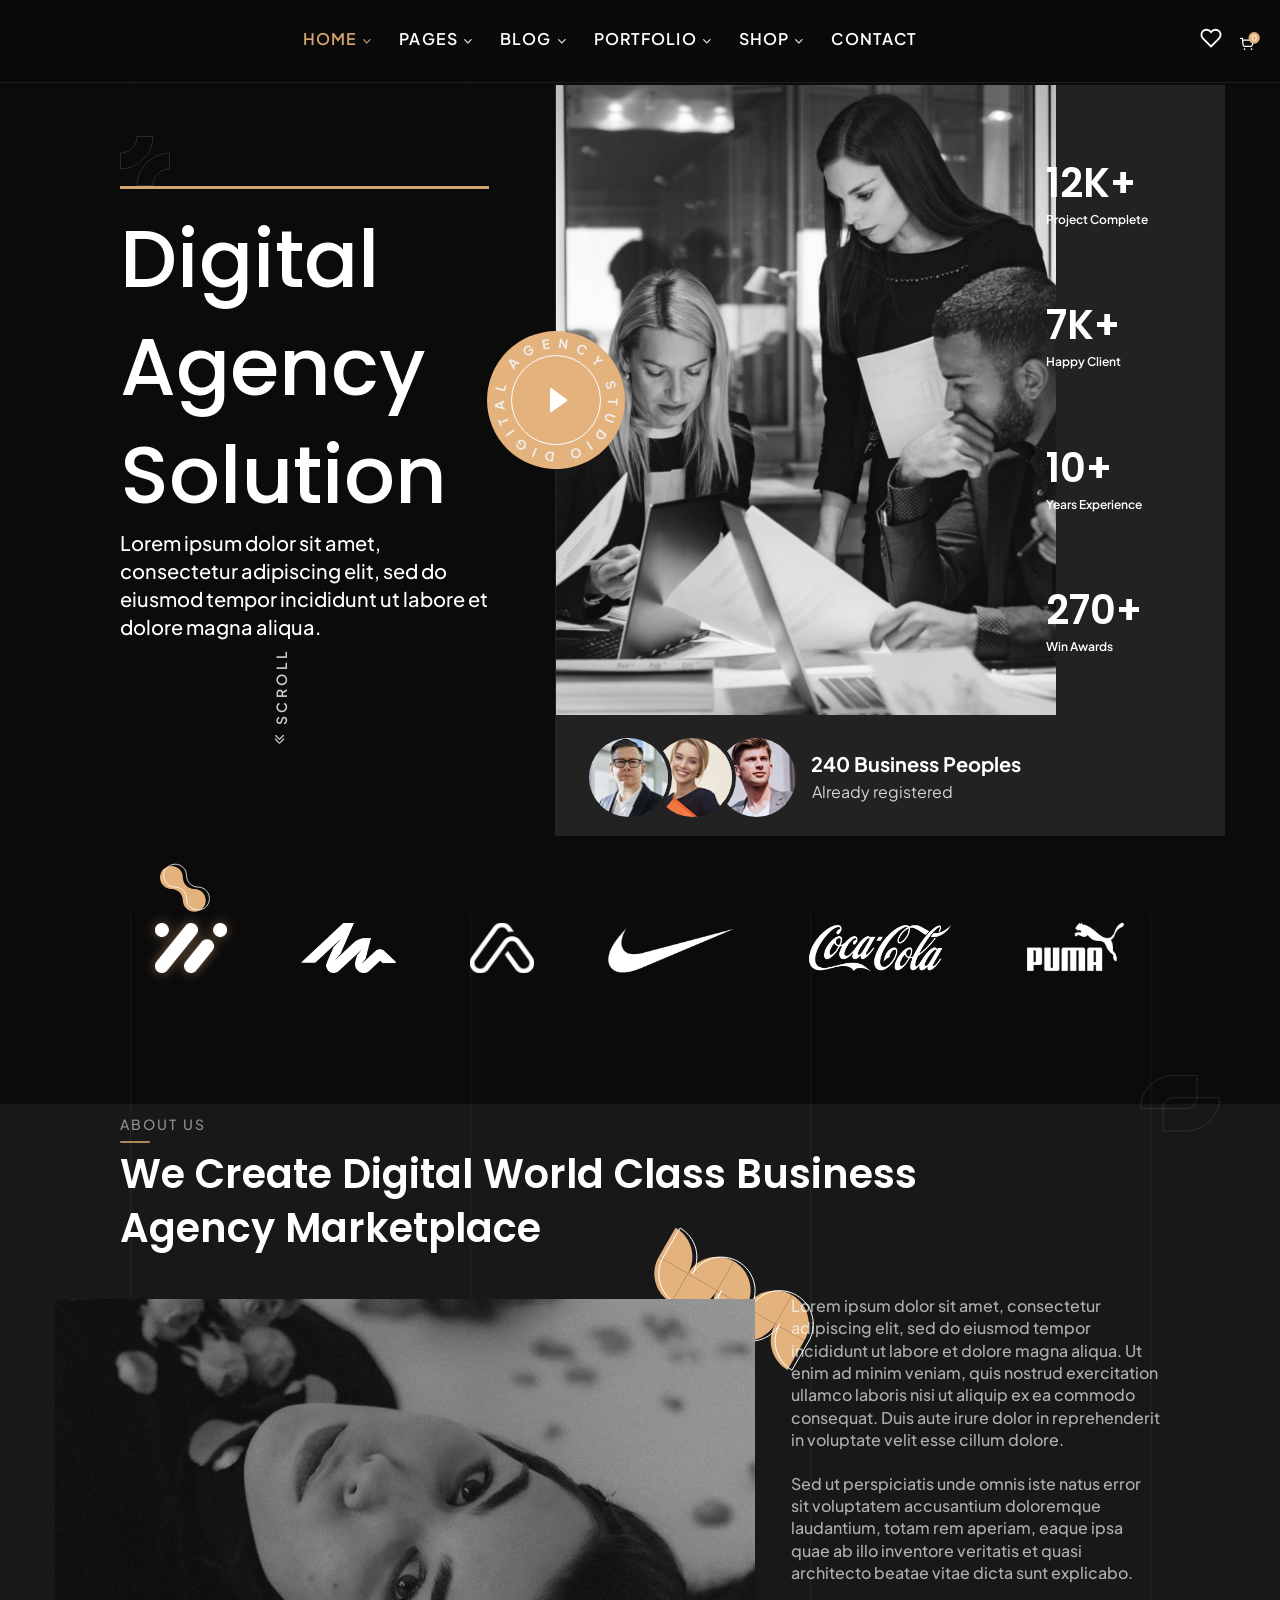
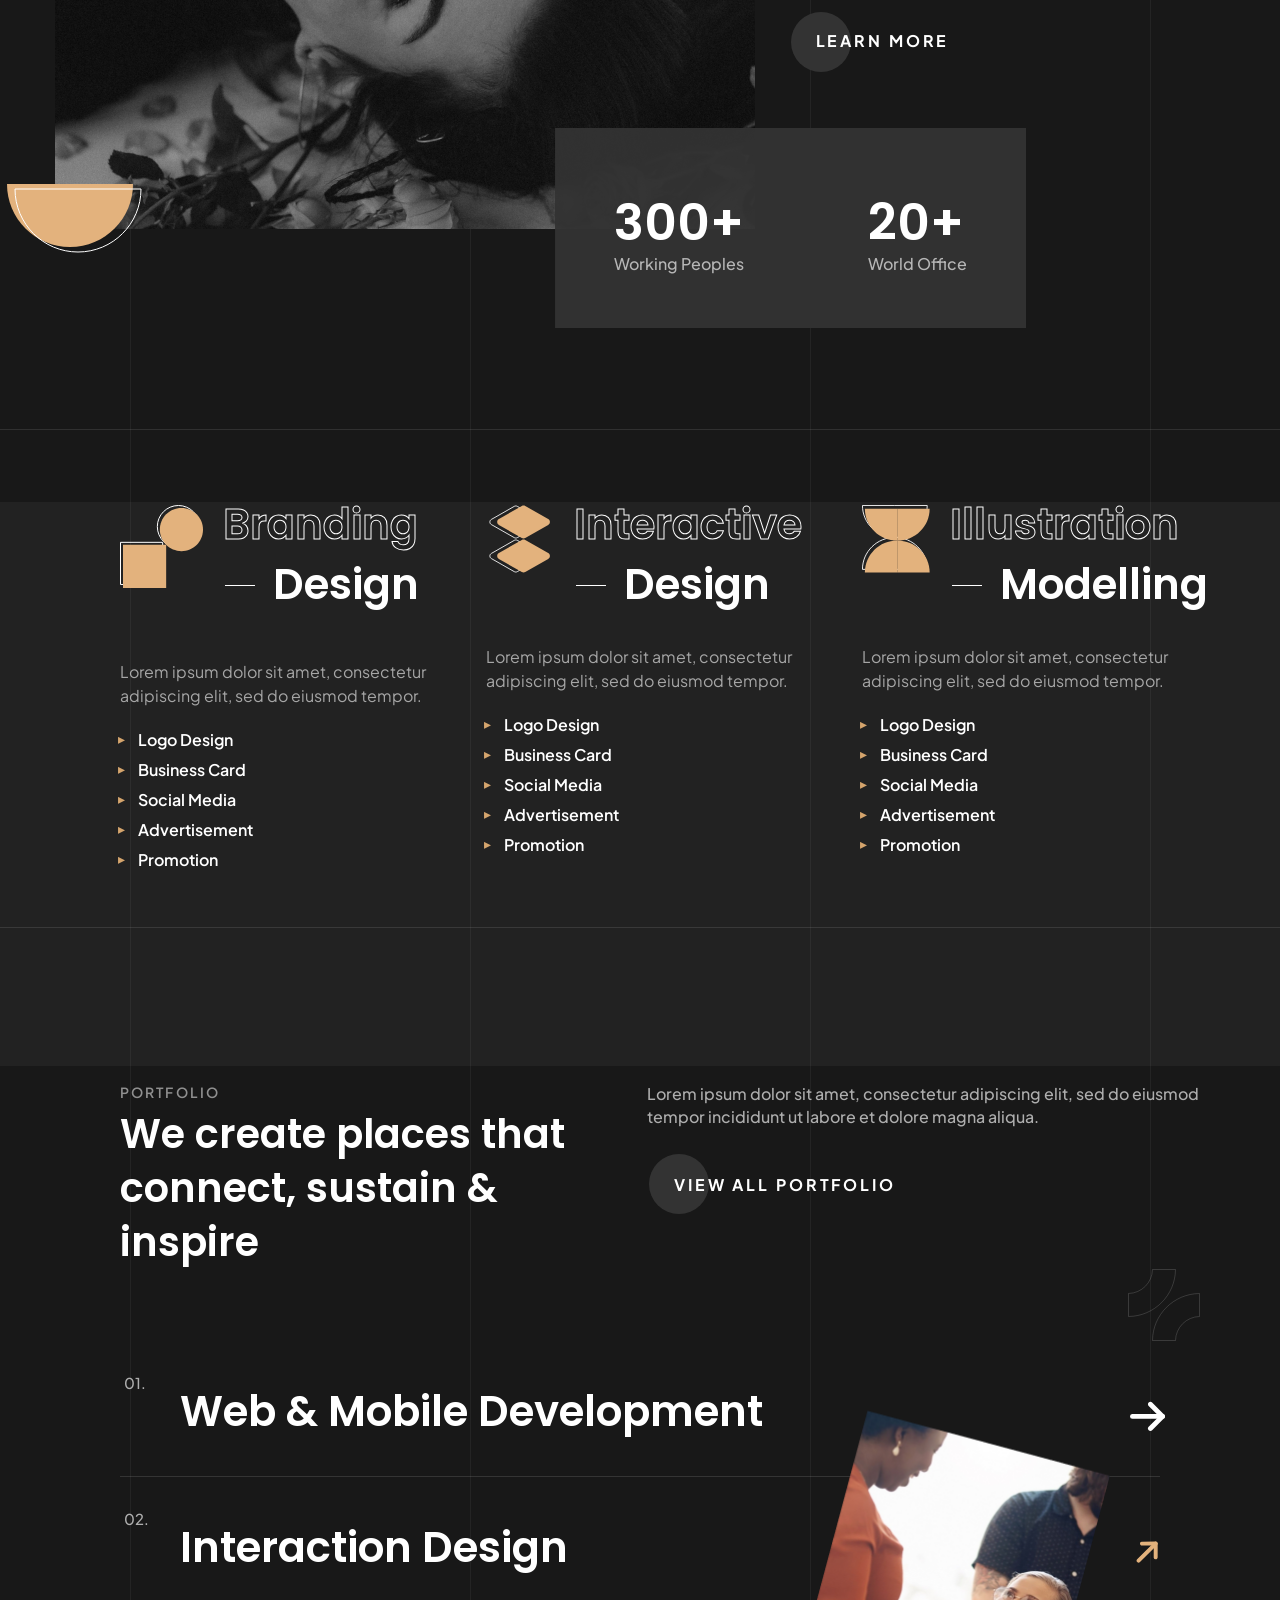
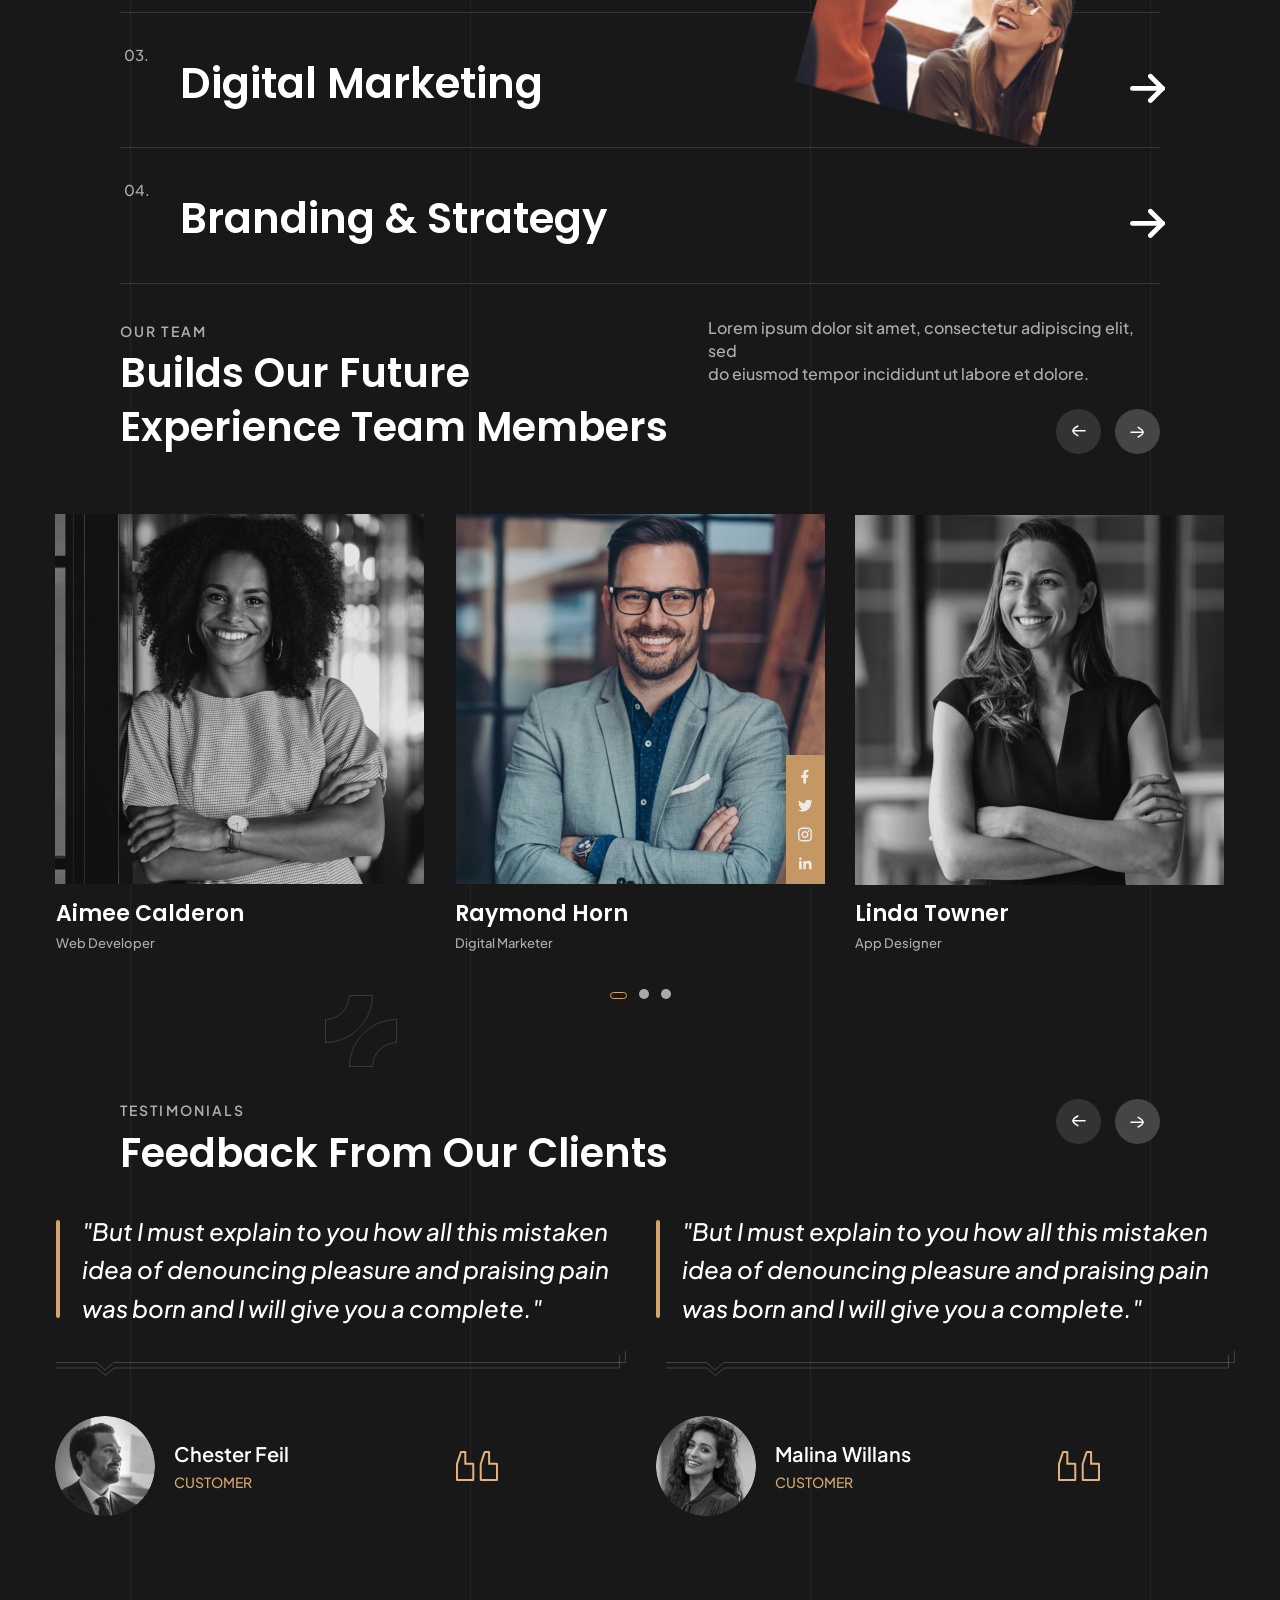
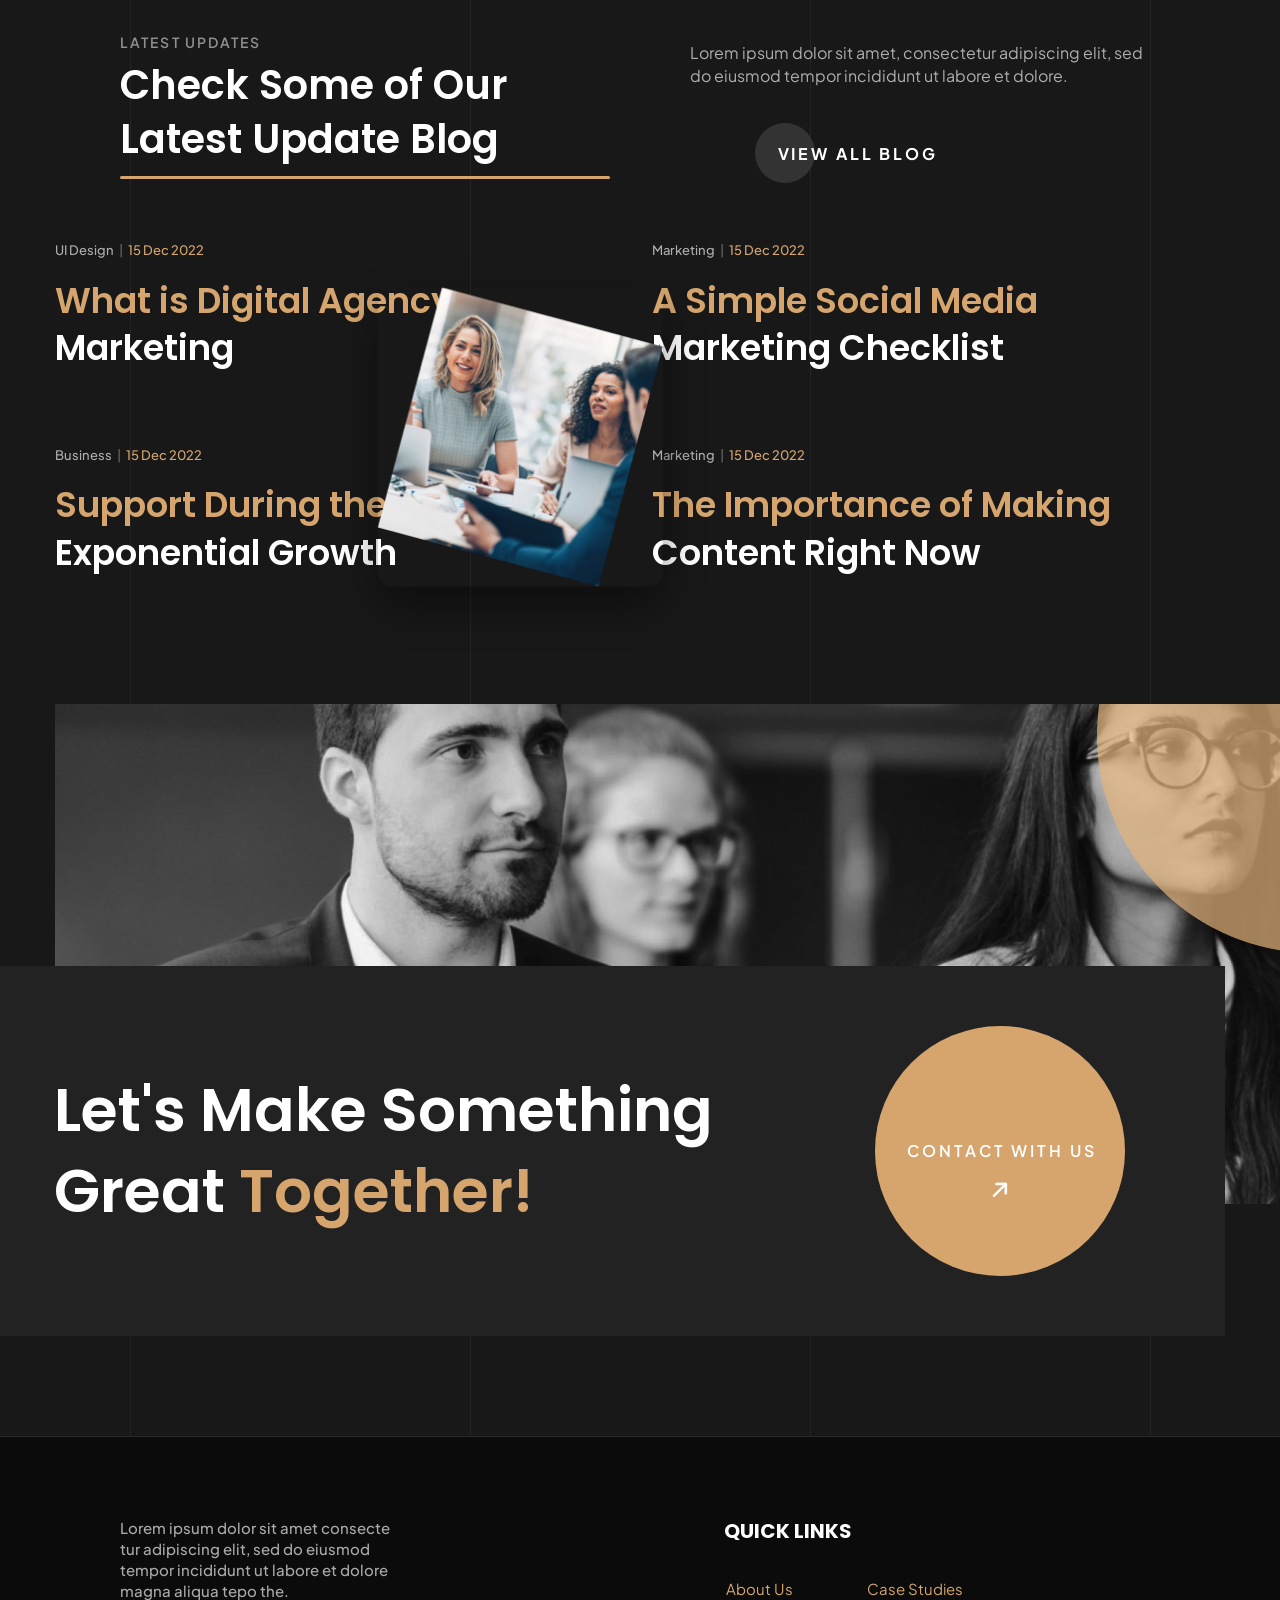
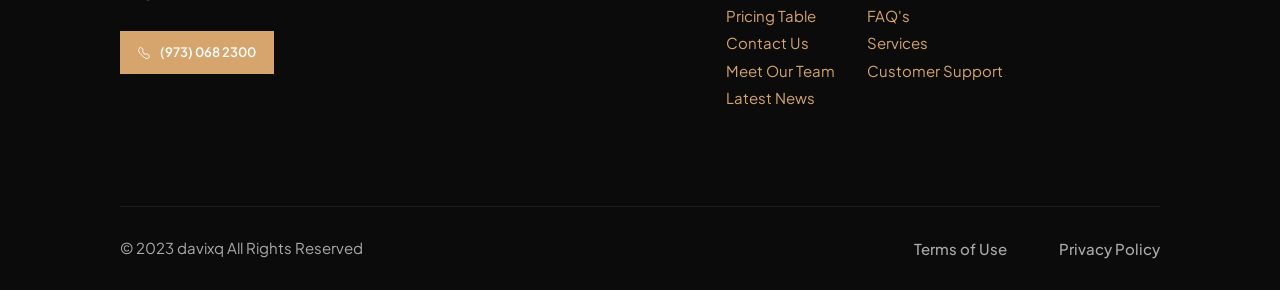
==== commit 78fef257: "feat: added all files for lab7" ====
--- a/index.html
+++ b/index.html
@@ -8,6 +8,7 @@
   <link rel="preconnect" href="https://fonts.gstatic.com" crossorigin>
   <link href="https://fonts.googleapis.com/css2?family=Plus+Jakarta+Sans:wght@400;500;600&family=Poppins:wght@500;600;700&display=swap" rel="stylesheet">
   <link rel="stylesheet" href="css/style.css">
+  <link rel="stylesheet" href="css/catalog.css">
   <link rel="stylesheet" href="css/animations.css">
 </head>
 <body>
@@ -15,7 +16,7 @@
 
   <header class="site-header">
   <div class="container header__inner">
-    <!-- ЛОГОТИПА НЕТ -->
+    <input type="checkbox" id="burger-toggle" class="burger-toggle" hidden> 
     <nav class="nav" aria-label="Главная навигация">
   <ul class="nav__list">
     <li class="nav__item">
@@ -38,19 +39,21 @@
 </nav>
 
     <div class="header__actions">
-      <button class="icon-btn" aria-label="Корзина"><img src="./assets/icons/cart.svg" alt = ""></button>
-      <button class="icon-btn" aria-label="Поиск"><img src="./assets/icons/search.svg" alt = ""></button>
-      <button class="icon-btn" aria-label="Меню"><img src="./assets/icons/menu.svg" alt = ""></button>
+      <a href="favorites.html" class="icon-btn" aria-label="Избранное">
+        <svg width="22" height="22" viewBox="0 0 24 24" fill="none" stroke="currentColor" stroke-width="2"><path d="M20.84 4.61a5.5 5.5 0 0 0-7.78 0L12 5.67l-1.06-1.06a5.5 5.5 0 0 0-7.78 7.78l1.06 1.06L12 21.23l7.78-7.78 1.06-1.06a5.5 5.5 0 0 0 0-7.78z"/></svg>
+      </a>
+      <a href="cart.html" class="icon-btn" aria-label="Корзина"><img src="./assets/icons/cart.svg" alt=""></a>
+      <label class="icon-btn burger-btn" for="burger-toggle" aria-label="Открыть меню">
+        <img src="./assets/icons/menu.svg" alt="">
+      </label>
     </div>
   </div>
 </header>
 
 <main id="main">
-    <!-- HERO SECTION -->
   <section class="hero">
     <div class="container hero__grid">
       
-      <!-- ЛЕВАЯ КОЛОНКА: Текст -->
       <div class="hero__content">
         <img src="./assets/icons/shape_homepage.svg" alt="" class="hero__title-icon" width="79" height="80" aria-hidden="true">
         <h1 class="hero__title">Digital Agency Solution</h1>
@@ -65,22 +68,17 @@
         </div>
       </div>
 
-      <!-- ПРАВАЯ КОЛОНКА: Визуал (Картинка + Статы + Люди) -->
       <div class="hero__visual">
         
-        <!-- 1. Главное фото -->
         <div class="hero__img-wrap">
-          <!-- [PLACEHOLDER] Главное изображение команды -->
           <img src="./assets/img/image-9.png" alt="Команда за работой" class="hero__img">
           
-          <!-- Кнопка Play (выровнена слева) -->
           <button class="hero__play-btn" aria-label="Play Video">
-            <img src="./assets/icons/play.svg" alt="" class="hero__play-icon"> <!-- Или иконка Play -->
+            <img src="./assets/icons/play.svg" alt="" class="hero__play-icon"> 
           </button>
         </div>
 
 
-          <!-- Статистика -->
           <div class="hero__side-panel">
           <div class="hero__stats">
             <div class="stat-item">
@@ -102,10 +100,8 @@
           </div>
         </div>
 
-          <!-- Карточка "Люди" -->
           <div class="hero__peoples">
             <div class="peoples-avatars">
-              <!-- 3 аватара -->
               <img src="./assets/img/ALREADY1.png" alt="" class="peoples-avatar">
               <img src="./assets/img/ALREADY2.png" alt="" class="peoples-avatar">
               <img src="./assets/img/ALREADY3.png" alt="" class="peoples-avatar">
@@ -119,12 +115,9 @@
     </div>
   </section>
 
-  <!-- LOGOS SECTION (Партнеры) -->
   <section class="logos">
     <div class="container">
       <div class="logos__grid">
-        <!-- [PLACEHOLDER] Логотипы (Nike, Puma и т.д.) -->
-        <!-- Замени src на пути к твоим иконкам логотипов, если они есть, или используй заглушки -->
         <img src="./assets/icons/1.svg" alt="Logo 1" class="logos__img">
         <img src="./assets/icons/2.svg" alt="Logo 2" class="logos__img">
         <img src="./assets/icons/3.svg" alt="Logo 3" class="logos__img">
@@ -135,7 +128,6 @@
     </div>
   </section>
 
-    <!-- ABOUT -->
   <section class="section about" id="about">
     <div class="container">
       <div class="about__wrapper">
@@ -170,7 +162,6 @@
           <p class="about__text">Sed ut perspiciatis unde omnis iste natus error sit voluptatem accusantium doloremque laudantium, totam rem aperiam, eaque ipsa quae ab illo inventore veritatis et quasi architecto beatae vitae dicta sunt explicabo.</p>
           <a href="#" class="about__learn-btn">
             <span class="about__learn-btn-circle">
-              <!-- Сюда вставь свою иконку круга -->
               <img src="./assets/icons/about_ellipse.svg" alt="" aria-hidden="true">
             </span>
             <span class="about__learn-btn-text">Learn More</span>
@@ -181,15 +172,12 @@
   </div>
   </section>
 
-  <!-- Services Section -->
   <section class="services section">
       <div class="container">
           <div class="services__grid">
               
-              <!-- Card 1: Branding -->
               <div class="service-card">
                   <div class="service-card__header">
-                      <!-- Место для иконки -->
                       <div class="service-icon">
                           <img src="assets/icons/FEAT_icon1.svg" alt="Branding Icon">
                       </div> 
@@ -211,10 +199,8 @@
                   </ul>
               </div>
 
-              <!-- Card 2: Interactive -->
               <div class="service-card">
                   <div class="service-card__header">
-                      <!-- Место для иконки -->
                       <div class="service-icon">
                           <img src="assets/icons/FEAT_icon2.svg" alt="Branding Icon">
                       </div>
@@ -236,10 +222,8 @@
                   </ul>
               </div>
 
-              <!-- Card 3: Illustration -->
               <div class="service-card">
                   <div class="service-card__header">
-                      <!-- Место для иконки -->
                       <div class="service-icon">
                           <img src="assets/icons/FEAT_icon3.svg" alt="Branding Icon">
                       </div>
@@ -278,10 +262,8 @@
             <p class="portfolio__description">
               Lorem ipsum dolor sit amet, consectetur adipiscing elit, sed do eiusmod <br> tempor incididunt ut labore et dolore magna aliqua.
             </p>
-            <a href="#" class="portfolio__btn">
-              <span class="portfolio__btn-circle">
-                <img src="./assets/icons/about_ellipse.svg" alt=""> <!-- Укажи путь к иконке-кругу -->
-              </span>
+            <a href="catalog.html" class="portfolio__btn">
+              <div class="portfolio__btn-circle"><img src="./assets/icons/about_ellipse.svg" alt=""></div>
               <span class="portfolio__btn-text">VIEW ALL PORTFOLIO</span>
             </a>
           </div>
@@ -295,13 +277,11 @@
             <li class="portfolio__item">
               <span class="portfolio__number">01.</span>
               <span class="portfolio__text">Web & Mobile Development</span>
-              <!-- Стрелка 1: обычная → -->
               <img src="./assets/icons/arrow_right.svg" alt="" class="portfolio__arrow" aria-hidden="true">
             </li>
             <li class="portfolio__item">
               <span class="portfolio__number">02.</span>
               <span class="portfolio__text">Interaction Design</span>
-              <!-- Стрелка 2: диагональная ↗ (если в макете другая) -->
               <img src="./assets/icons/arrow_diagonal.svg" alt="" class="portfolio__arrow" aria-hidden="true">
             </li>
             <li class="portfolio__item">
@@ -326,7 +306,6 @@
 <section class="section team" id="team">
   <div class="container">
     
-    <!-- Header -->
     <div class="team__header">
       <div class="team__header-left">
         <span class="team__label">OUR TEAM</span>
@@ -350,7 +329,6 @@
 
         <div class="team__grid">
           
-          <!-- Card 1 -->
           <article class="team-card">
             <div class="team-card__image-wrap">
               <img src="./assets/img/image-6.png" alt="Aimee Calderon" class="team-card__img">
@@ -361,7 +339,6 @@
             </div>
           </article>
 
-          <!-- Card 2 -->
           <article class="team-card">
             <div class="team-card__image-wrap">
               <img src="./assets/img/image-5.png" alt="Raymond Horn" class="team-card__img">
@@ -375,7 +352,6 @@
             </div>
           </article>
 
-          <!-- Card 3 -->
           <article class="team-card">
             <div class="team-card__image-wrap">
               <img src="./assets/img/image-4.png" alt="Linda Towner" class="team-card__img">
@@ -389,7 +365,6 @@
        
         </div>
 
-    <!-- Pagination Dots -->
     <div class="team__pagination">
       <button class="team__dot team__dot--active" data-slide="0" aria-label="Slide 1"></button>
       <button class="team__dot" data-slide="1" aria-label="Slide 2"></button>
@@ -404,7 +379,6 @@
     <section class="section testimonials" id="testimonials">
   <div class="container">
     
-    <!-- Шапка: Заголовок + Стрелки -->
     <div class="testimonials__header">
       <div class="testimonials__header-left">
         <span class="testimonials__label">TESTIMONIALS</span>
@@ -420,16 +394,13 @@
       </div>
     </div>
 
-    <!-- Сетка с отзывами -->
     <div class="testimonials__grid">
       
-      <!-- Карточка 1 -->
       <article class="testimonial-card">
         <div class="testimonial-card__quote">
           <p>"But I must explain to you how all this mistaken <br> idea of denouncing pleasure and praising pain was born and I will give you a complete."</p>
         </div>
         
-        <!-- Место для разделительной линии/иконки -->
         <div class="testimonial-card__divider">
           <img src="./assets/icons/element_testimonial.svg" alt="divider" class="testimonial-divider-img">
         </div>
@@ -441,14 +412,12 @@
             <span class="testimonial-card__role">CUSTOMER</span>
           </div>
           
-          <!-- Место для иконки двойных кавычек -->
           <div class="testimonial-card__quote-icon">
             <img src="./assets/icons/quote.svg" alt="quotes" class="testimonial-quote-img">
           </div>
         </div>
       </article>
 
-      <!-- Карточка 2 -->
       <article class="testimonial-card">
         <div class="testimonial-card__quote">
           <p>"But I must explain to you how all this mistaken <br> idea of denouncing pleasure and praising pain was born and I will give you a complete."</p>
@@ -478,7 +447,6 @@
     <section class="section blog" id="blog">
       <div class="container">
         
-        <!-- Header -->
         <div class="blog__header">
           <div class="blog__header-left">
             <span class="blog__label">LATEST UPDATES</span>
@@ -488,7 +456,6 @@
           <div class="blog__header-right">
             <p class="blog__description">Lorem ipsum dolor sit amet, consectetur adipiscing elit, sed do eiusmod tempor incididunt ut labore et dolore.</p>
             
-            <!-- Кнопка использует ту же структуру, что и в Portfolio -->
             <a href="#" class="blog__btn">
               <span class="blog__btn-circle">
                 <img src="./assets/icons/about_ellipse.svg" alt="">
@@ -498,7 +465,6 @@
           </div>
         </div>
 
-        <!-- Grid + Наклонное фото -->
         <div class="blog__content">
           <div class="blog__grid">
             
@@ -524,7 +490,6 @@
 
           </div>
 
-          <!-- Наклонное изображение по центру -->
           <div class="blog__tilted-img">
             <img src="./assets/img/image-1.png" alt="Blog illustration">
           </div>
@@ -537,13 +502,11 @@
     <div class="container">
       <div class="cta__wrapper">
         
-        <!-- Фоновое изображение + декоративный круг -->
         <div class="cta__bg">
           <img src="./assets/img/cta-image.png" alt="Team background">
           <div class="cta__deco-circle"></div>
         </div>
 
-        <!-- Тёмный контейнер с контентом -->
         <div class="cta__content">
           <h2 class="cta__title">
             Let's Make Something Great <span class="cta__highlight">Together!</span>
@@ -563,18 +526,15 @@
   <div class="container">
     
     <div class="footer__top">
-      <!-- Левая часть -->
       <div class="footer__left">
         <p class="footer__desc">Lorem ipsum dolor sit amet consecte tur adipiscing elit, sed do eiusmod tempor incididunt ut labore et dolore magna aliqua tepo the.</p>
         
-        <!-- Кнопка телефона (подставь свой путь к иконке в src) -->
         <a href="tel:+9730682300" class="footer__phone">
           <img src="./assets/icons/phone_icon.svg" alt="" class="footer__phone-icon">
           <span>(973) 068 2300</span>
         </a>
       </div>
 
-      <!-- Правая часть -->
       <div class="footer__right">
         <h3 class="footer__heading">QUICK LINKS</h3>
         <div class="footer__cols">
@@ -595,7 +555,6 @@
       </div>
     </div>
 
-    <!-- Нижняя линия + копирайт -->
     <div class="footer__bottom">
       <p class="footer__copy">© 2023 davixq All Rights Reserved</p>
       <div class="footer__legal">
--- a/css/style.css
+++ b/css/style.css
@@ -1754,22 +1754,48 @@
   color: var(--text-muted);
 }
 
-/* ==========================================
-   TABLET: ≤ 1023px (768px–1023px)
-   ========================================== */
+/* ============================================================
+   RESPONSIVE + BURGER MENU (adapted from lab5)
+   ============================================================ */
+
+html, body {
+  overflow-x: hidden;
+  max-width: 100%;
+}
+
+img {
+  max-width: 100%;
+  height: auto;
+}
+
+.icon-btn img {
+  width: 22px;
+  height: 22px;
+  object-fit: contain;
+  display: block;
+}
+
+.nav__icon {
+  width: 8px;
+  height: auto;
+  vertical-align: baseline;
+  position: relative;
+  top: -1px;
+}
+
+.burger-toggle { display: none; }
+.burger-btn { display: none; cursor: pointer; }
 @media (max-width: 1023px) {
   :root {
     --container-width: 90%;
     --container-pad: 40px;
   }
 
-  /* Header */
   .header__inner { flex-wrap: wrap; padding: 20px 0; }
   .nav { margin: 15px 0 0 0; width: 100%; justify-content: center; }
   .nav__list { justify-content: center; flex-wrap: wrap; gap: 16px; }
   .header__actions { margin-left: 0; margin-top: 15px; width: 100%; justify-content: center; }
 
-  /* Hero */
   .hero__grid { grid-template-columns: 1fr; text-align: center; }
   .hero__title { font-size: 72px; transform: none; }
   .hero__subtitle { margin: 0 auto 40px; transform: none; max-width: 100%; }
@@ -1781,13 +1807,11 @@
   .hero__peoples { margin: 20px auto 0; justify-content: center; gap: 30px; }
   .peoples-text { margin-left: 10px; text-align: left; }
 
-  /* About */
   .about__row { grid-template-columns: 1fr; }
   .about__img { width: 100%; transform: none; margin: 0 auto; }
   .about__stats-panel { position: relative; bottom: auto; left: auto; transform: none; flex-direction: column; gap: 30px; padding: 30px; margin-top: 20px; width: 100%; }
   .about__icon { display: none; }
 
-  /* Services */
   .services__grid { grid-template-columns: repeat(2, 1fr); gap: 40px; }
   .service-card { transform: none !important; align-items: center; text-align: center; }
   .service-card__header { flex-direction: column; align-items: center; }
@@ -1797,20 +1821,17 @@
   .service-card__title .solid-text { font-size: 36px; }
   .service-list { align-items: center; text-align: left; }
 
-  /* Portfolio */
   .portfolio__header { grid-template-columns: 1fr; text-align: center; }
   .portfolio__left, .portfolio__right { margin: 0; transform: none; align-items: center; }
   .portfolio__btn { transform: none; margin: 0 auto; }
   .portfolio__content { width: 100%; margin-left: 0; transform: none; }
   .portfolio__image-wrapper, .portfolio-icon { display: none; }
 
-  /* Team */
   .team__grid { grid-template-columns: repeat(2, 1fr); }
   .team-card__image-wrap { width: 100% !important; height: 300px !important; transform: none !important; }
   .team-card__info { transform: none !important; text-align: center; }
   .team__icon { display: none; }
 
-  /* Testimonials */
   .testimonials__grid { grid-template-columns: 1fr; }
   .testimonial-card__quote,
   .testimonial-card__divider,
@@ -1818,42 +1839,23 @@
   .testimonial-card__quote-icon { transform: none !important; }
   .testimonial-card__divider { width: 100%; }
 
-  /* Blog */
   .blog__grid { grid-template-columns: 1fr; gap: 40px; transform: none; }
   .blog__tilted-img { display: none; }
   .post-card__title { white-space: normal; }
   .blog__btn { transform: none; margin: 0 auto; }
 
-  /* CTA */
   .cta__bg { width: 100%; height: auto; transform: none; }
   .cta__content { flex-direction: column; width: 100%; margin: -100px 0 0; padding: 40px 20px; text-align: center; }
   .cta__title { max-width: 100%; transform: none; font-size: 48px; }
   .cta__btn { transform: none; margin: 0 auto; }
 
-  /* Footer */
   .footer__top { grid-template-columns: 1fr; gap: 40px; }
   .footer__left, .footer__right { transform: none; align-items: center; text-align: center; }
   .footer__cols { grid-template-columns: 1fr; gap: 20px; justify-content: center; }
   .footer__list { align-items: center; }
 }
-/* ==========================================================
-   АДАПТИВНАЯ ВЕРСТКА — Лабораторная работа №4
-   Брейкпоинты: планшет ≤ 768px | мобильный ≤ 480px
-   ==========================================================
-
-   КАК ИСПОЛЬЗОВАТЬ:
-   Удалить из style.css все блоки @media и вставить этот файл
-   в конец style.css (или подключить отдельно после style.css):
-   <link rel="stylesheet" href="css/responsive.css">
-   ========================================================== */
-
-
-/* ==========================================
-   TABLET: ≤ 768px
-   ========================================== */
 @media (max-width: 768px) {
 
-  /* ---- ПЕРЕМЕННЫЕ ---- */
   :root {
     --container-pad: 30px;
   }
@@ -1868,7 +1870,6 @@
     padding: 0 30px;
   }
 
-  /* ---- HEADER ---- */
   .site-header {
     position: sticky;
     top: 0;
@@ -1903,7 +1904,6 @@
     gap: 14px;
   }
 
-  /* ---- HERO ---- */
   .hero {
     padding: 40px 0 0;
   }
@@ -1946,7 +1946,6 @@
     display: none;
   }
 
-  /* Визуальная часть hero */
   .hero__visual {
     display: flex;
     flex-direction: column;
@@ -2035,7 +2034,6 @@
     text-align: left;
   }
 
-  /* ---- LOGOS ---- */
   .logos {
     transform: none !important;
     padding: 24px 0;
@@ -2059,7 +2057,6 @@
     height: 48px;
   }
 
-  /* ---- ABOUT ---- */
   .about {
     padding: 60px 0 80px;
   }
@@ -2133,7 +2130,6 @@
     margin: 10px auto 0;
   }
 
-  /* ---- SERVICES ---- */
   .services {
     padding: 50px 0;
     margin-top: 40px;
@@ -2195,7 +2191,6 @@
     transform: none;
   }
 
-  /* ---- PORTFOLIO ---- */
   .portfolio {
     padding: 80px 0;
   }
@@ -2259,7 +2254,6 @@
     display: none;
   }
 
-  /* ---- TEAM ---- */
   .team {
     margin-top: 0;
     padding: 60px 0;
@@ -2327,7 +2321,6 @@
     margin-top: 30px;
   }
 
-  /* ---- TESTIMONIALS ---- */
   .testimonials {
     padding: 60px 0;
   }
@@ -2380,7 +2373,6 @@
     margin-left: auto;
   }
 
-  /* ---- BLOG ---- */
   .blog {
     padding: 80px 0;
   }
@@ -2432,7 +2424,6 @@
     white-space: normal;
   }
 
-  /* ---- CTA ---- */
   .cta {
     padding: 0 0 80px;
   }
@@ -2471,7 +2462,6 @@
     margin: 0 auto;
   }
 
-  /* ---- FOOTER ---- */
   .site-footer {
     padding: 60px 0 30px;
   }
@@ -2524,349 +2514,908 @@
   }
 }
 
-
-/* ==========================================
-   MOBILE: ≤ 480px (от 320px)
-   ========================================== */
+html, body {
+  overflow-x: hidden; 
+  max-width: 100%;
+}
+
+img {
+  max-width: 100%;
+  height: auto;
+}
+
+.icon-btn img {
+  width: 22px;
+  height: 22px;
+  object-fit: contain;
+  display: block;
+}
+
+.nav__icon {
+  width: 8px;
+  height: auto;
+  vertical-align: baseline;
+  position: relative;
+  top: -1px;
+}
+
+
+
+@media (max-width: 1280px) {
+
+  .nav {
+    margin-left: auto;
+    margin-right: 0;
+    flex: 1;
+    display: flex;
+    justify-content: center;
+  }
+
+  .header__actions {
+    margin-left: auto;
+  }
+
+  .icon-btn {
+    transform: none; 
+  }
+
+  .icon-btn img {
+    width: 20px;
+    height: 20px;
+  }
+
+  .hero__content {
+    margin-left: 0; 
+    margin-top: 24px;
+  }
+
+  .hero__title {
+    font-size: 80px;  
+    transform: none;
+  }
+
+  .hero__subtitle {
+    transform: none;
+  }
+
+  .hero__title-icon {
+    left: 0;
+    top: 0;
+    width: 50px;
+    height: 50px;
+  }
+
+  .hero__scroll-icon {
+    left: 40px; 
+    top: 0;
+    width: 50px;
+    height: 50px;
+  }
+
+  .logos {
+    transform: translateY(-15px);
+    padding: 20px 0;
+}
+
+  .about__content {
+    transform: none; 
+    margin-top: 20px;
+  }
+
+  .about__body {
+    transform: none; 
+  }
+
+  .about__corner-icon {
+    right: -60px;   
+    width: 80px;   
+    height: auto;
+  }
+
+  .services__grid {
+    gap: 60px;      
+  }
+
+  .service-card:nth-child(1),
+  .service-card:nth-child(2),
+  .service-card:nth-child(3) {
+    transform: none;  
+  }
+
+  .service-icon {
+    width: 68px;     
+    height: 68px;
+    margin-top: 20px; 
+  }
+
+  .service-card:nth-child(2) .service-icon,
+  .service-card:nth-child(3) .service-icon {
+    width: 68px;
+    height: 68px;
+    transform: none;
+  }
+
+  .service-card__title {
+    margin-left: 0 !important; 
+    margin-top: 12px;
+  }
+
+  .service-card__title .outline-text,
+  .service-card__title .solid-text {
+    font-size: 42px; 
+  }
+
+  .portfolio__content {
+    transform: none;  
+    width: 100%;
+    margin-left: 0;  
+  }
+
+  .portfolio__left {
+    margin-left: 0; 
+    transform: none;
+  }
+
+  .portfolio__text {
+    font-size: 42px; 
+    transform: none;
+  }
+
+  .team__header-left {
+    transform: none; 
+  }
+
+  .team__description {
+    transform: none; 
+    white-space: normal;
+  }
+
+  .team__nav {
+    transform: none; 
+  }
+
+  .testimonials__header-left {
+    transform: none; 
+  }
+
+  .testimonials__nav {
+    transform: none;  
+  }
+
+  .blog__header-left {
+    transform: none;
+  }
+
+  .blog__description {
+    transform: none;
+  }
+
+  .footer__left {
+    transform: none;  
+  }
+
+  .footer__right {
+    transform: none; 
+  }
+
+  .footer__copy {
+    transform: none;  
+  }
+
+  .footer__legal {
+    transform: none;
+  }
+}
+
+
+@media (max-width: 1023px) {
+
+  .icon-btn img {
+    width: 20px;
+    height: 20px;
+  }
+
+  .nav__icon {
+    width: 7px;
+  }
+
+  .hero__title-icon {
+    position: static;
+    display: block;
+    margin: 0 auto 8px;
+    width: 44px;
+    height: 44px;
+  }
+
+  .hero__scroll-icon {
+    display: none;
+  }
+
+  .service-icon {
+    width: 64px;     
+    height: 64px;
+    margin-top: 0;   
+  }
+
+  .service-card:nth-child(2) .service-icon,
+  .service-card:nth-child(3) .service-icon {
+    width: 60px !important;
+    height: 60px !important;
+    transform: none !important;
+  }
+
+  .service-card__title .outline-text,
+  .service-card__title .solid-text {
+    font-size: 38px;  
+  }
+
+  .portfolio__text {
+    font-size: 38px; 
+  }
+
+  .team__nav {
+    transform: none;
+  }
+
+  .team__description {
+    transform: none;
+    white-space: normal;
+  }
+}
+
+
+
+@media (max-width: 768px) {
+
+
+  .stat-label {
+    white-space: normal;  
+  }
+
+  .peoples-text strong {
+    white-space: normal;   
+    font-size: 16px;
+  }
+
+  .about__learn-btn-text {
+    white-space: normal;   
+  }
+
+  .service-card__text {
+    white-space: normal;  
+  }
+
+  .portfolio__description {
+    white-space: normal;   
+    transform: none;
+    text-align: center;
+  }
+
+  .portfolio__btn-text {
+    white-space: normal;  
+  }
+
+  .team__title {
+    white-space: normal;  
+    font-size: 32px;
+  }
+
+  .team__description {
+    white-space: normal;  
+    transform: none;
+    text-align: center;
+    max-width: 100%;
+  }
+
+  .blog__btn-text {
+    white-space: normal; 
+  }
+
+  .post-card__title {
+    white-space: normal;  
+    font-size: 26px;
+  }
+
+
+  .hero__side-panel {
+    width: 100%;
+    display: flex;
+    justify-content: center;
+  }
+
+  .hero__stats {
+    justify-self: center;
+    align-self: center;
+    transform: none !important;
+    width: 100%;
+    justify-content: center;
+  }
+
+  .hero__peoples {
+    justify-content: center;
+    margin-left: 0 !important;
+    margin-top: 0;
+  }
+
+
+  .icon-btn img {
+    width: 18px;
+    height: 18px;
+  }
+
+  .service-icon,
+  .service-card:nth-child(1) .service-icon,
+  .service-card:nth-child(2) .service-icon,
+  .service-card:nth-child(3) .service-icon {
+    width: 56px !important;   
+    height: 56px !important;
+    transform: none !important;
+    margin-top: 0;
+  }
+
+  .service-card__title .outline-text,
+  .service-card__title .solid-text {
+    font-size: 34px; 
+  }
+
+  .service-card__title .solid-text {
+    margin-bottom: -24px; 
+  }
+
+  .hero__play-btn {
+    width: 80px !important;
+    height: 80px !important;
+  }
+
+  .hero__play-icon {
+    width: 80px !important;
+    height: 80px !important;
+  }
+
+  .peoples-avatar {
+    width: 70px;     
+    height: 70px;
+    margin-left: -18px;
+  }
+
+  .portfolio__arrow {
+    width: 24px;
+    height: 24px;
+  }
+
+  .team__nav-icon,
+  .testimonials__nav-icon {
+    width: 36px;   
+  }
+
+  .testimonial-quote-img {
+    width: 32px;
+    height: auto;
+  }
+
+
+  .testimonial-card__divider {
+    width: 100%;    
+  }
+
+  .cta__bg {
+    width: 100%;    
+  }
+
+
+  .testimonials__header-left {
+    transform: none !important;
+    align-items: flex-start;
+  }
+
+  .testimonial-card:nth-child(1) .testimonial-card__quote,
+  .testimonial-card:nth-child(2) .testimonial-card__quote {
+    transform: none !important;
+  }
+
+  .testimonial-card:nth-child(1) .testimonial-card__author,
+  .testimonial-card:nth-child(2) .testimonial-card__author {
+    transform: none !important;
+  }
+
+  .testimonial-card:nth-child(1) .testimonial-card__quote-icon {
+    transform: none !important; 
+    margin-left: auto;
+  }
+
+  .testimonial-card:nth-child(2) .testimonial-card__quote-icon {
+    transform: none !important;  
+    margin-left: auto;
+  }
+
+  .blog__grid {
+    transform: none !important;  
+  }
+
+  .portfolio__number {
+    transform: none; 
+  }
+
+  .portfolio__text {
+    font-size: 30px;
+    transform: none;
+  }
+
+  .about__img {
+    height: auto !important;   
+  }
+
+  .logos__img {
+    margin-right: 0 !important;
+    margin-left: 0 !important;
+  }
+
+  .logos__img:last-child {
+    margin-left: 0 !important;
+  }
+}
+
+
 @media (max-width: 480px) {
 
-  /* ---- ПЕРЕМЕННЫЕ ---- */
-  :root {
-    --container-pad: 16px;
-  }
-
-  body {
-    min-width: 320px;
-  }
+  .icon-btn img {
+    width: 16px;
+    height: 16px;
+  }
+
+  .nav__icon {
+    width: 6px;
+  }
+
+  .service-icon,
+  .service-card:nth-child(1) .service-icon,
+  .service-card:nth-child(2) .service-icon,
+  .service-card:nth-child(3) .service-icon {
+    width: 44px !important; 
+    height: 44px !important;
+  }
+
+  .service-card__title .outline-text,
+  .service-card__title .solid-text {
+    font-size: 26px;
+  }
+
+  .service-card__title .solid-text {
+    margin-bottom: -16px;
+  }
+
+  .hero__play-btn {
+    width: 64px !important;
+    height: 64px !important;
+  }
+
+  .hero__play-icon {
+    width: 64px !important;
+    height: 64px !important;
+  }
+
+  .peoples-avatar {
+    width: 52px;
+    height: 52px;
+    margin-left: -13px;
+  }
+
+  .team__nav-icon,
+  .testimonials__nav-icon {
+    width: 28px;
+  }
+
+  .testimonial-quote-img {
+    width: 26px;
+  }
+
+  .portfolio__arrow {
+    width: 20px;
+    height: 20px;
+  }
+
+  .logos__img {
+    height: 28px !important;
+  }
+
+  .logos__img:last-child {
+    height: 34px !important;
+  }
+
+  .blog__btn {
+    transform: none !important;
+  }
+}
+
+
+@media (max-width: 320px) {
 
   .container {
-    padding: 0 16px;
-  }
-
-  /* ---- HEADER ---- */
+    padding: 0 12px;
+    max-width: 100%;
+  }
+
+
   .header__inner {
-    padding: 14px 0;
-    gap: 10px;
+    padding: 12px 0;
+    gap: 8px;
   }
 
   .nav__list {
-    gap: 10px 14px;
+    gap: 6px 10px;
   }
 
   .nav__link,
   .nav__linkhome {
+    font-size: 11px; 
+    letter-spacing: 0.04em;
+  }
+
+  .nav__icon {
+    display: none;
+  }
+
+  .icon-btn img {
+    width: 14px;
+    height: 14px;
+  }
+
+  .header__actions {
+    gap: 8px;
+  }
+
+
+  .hero {
+    padding: 24px 0 0;
+  }
+
+  .hero__title {
+    font-size: 30px;   
+    line-height: 1.2;
+  }
+
+  .hero__subtitle {
     font-size: 13px;
-  }
-
-  .header__actions {
-    gap: 10px;
-  }
-
-  /* ---- HERO ---- */
-  .hero {
-    padding: 30px 0 0;
-  }
-
-  .hero__title {
-    font-size: 44px;
-    line-height: 1.2;
-  }
-
-  .hero__subtitle {
-    font-size: 15px;
     max-width: 100%;
   }
 
-  .hero__img {
-    max-width: 100%;
-  }
-
-  .hero__stats {
-    gap: 16px 24px;
+  .hero__play-btn {
+    width: 54px !important;
+    height: 54px !important;
+  }
+
+  .hero__play-icon {
+    width: 54px !important;
+    height: 54px !important;
   }
 
   .stat-value {
+    font-size: 22px;
+    line-height: 1.4;
+  }
+
+  .stat-label {
+    font-size: 10px;
+    margin-top: -2px;
+  }
+
+  .stat-item {
+    min-width: 60px;
+  }
+
+  .peoples-avatar {
+    width: 44px;
+    height: 44px;
+    margin-left: -11px;
+  }
+
+  .peoples-text strong {
+    font-size: 13px;
+  }
+
+  .peoples-text span {
+    font-size: 12px;
+  }
+
+
+  .logos__img {
+    height: 22px !important;
+  }
+
+  .logos__img:last-child {
+    height: 28px !important;
+  }
+
+
+  .about {
+    padding: 40px 0 50px;
+  }
+
+  .about__title {
+    font-size: 22px;  
+  }
+
+  .about__stat-value {
     font-size: 28px;
   }
 
-  .stat-item {
-    min-width: 80px;
-  }
-
-  .hero__peoples {
-    flex-direction: column;
-    gap: 12px;
-    text-align: center;
-  }
-
-  .peoples-avatars {
-    justify-content: center;
-  }
-
-  .peoples-avatar {
-    width: 56px;
-    height: 56px;
-    margin-left: -14px;
-  }
-
-  .peoples-text {
-    text-align: center;
-  }
-
-  .peoples-text strong {
-    font-size: 16px;
-  }
-
-  /* ---- LOGOS ---- */
-  .logos__grid {
-    gap: 16px 20px;
-  }
-
-  .logos__img {
-    height: 32px;
-  }
-
-  .logos__img:last-child {
-    height: 40px;
-  }
-
-  /* ---- ABOUT ---- */
-  .about {
-    padding: 50px 0 60px;
-  }
-
-  .about__title {
-    font-size: 28px;
+  .about__stat-label {
+    font-size: 13px;
+  }
+
+  .about__text {
+    font-size: 13px;
   }
 
   .about__stats-panel {
-    flex-direction: column;
-    gap: 20px;
-    padding: 24px 16px;
-  }
-
-  .about__stat-value {
-    font-size: 36px;
-  }
-
-  .about__text {
-    font-size: 15px;
-  }
-
-  /* ---- SERVICES ---- */
+    gap: 16px;
+    padding: 18px 12px;
+  }
+
+  .about__learn-btn-text {
+    font-size: 12px;
+    letter-spacing: 0.1em;
+  }
+
+
   .services {
-    padding: 40px 0;
-    margin-top: 30px;
+    padding: 32px 0;
+    margin-top: 24px;
   }
 
   .services__grid {
-    grid-template-columns: 1fr;
-    gap: 40px;
+    grid-template-columns: 1fr; 
+    gap: 32px;
+  }
+
+  .service-icon,
+  .service-card:nth-child(1) .service-icon,
+  .service-card:nth-child(2) .service-icon,
+  .service-card:nth-child(3) .service-icon {
+    width: 38px !important; 
+    height: 38px !important;
   }
 
   .service-card__title .outline-text,
   .service-card__title .solid-text {
-    font-size: 30px;
-  }
-
-  /* ---- PORTFOLIO ---- */
+    font-size: 22px; 
+  }
+
+  .service-card__title .solid-text {
+    margin-bottom: -10px;
+    gap: 10px;
+  }
+
+  .service-card__title .solid-text .dash {
+    width: 18px;
+  }
+
+  .service-card__text {
+    font-size: 13px;
+  }
+
+  .service-list li {
+    font-size: 13px;
+  }
+
+
   .portfolio {
-    padding: 60px 0;
+    padding: 48px 0;
   }
 
   .portfolio__title {
-    font-size: 32px;
+    font-size: 24px;
   }
 
   .portfolio__item {
-    grid-template-columns: 36px 1fr 40px;
-    gap: 10px;
-    padding: 18px 0;
+    grid-template-columns: 30px 1fr 32px;
+    gap: 8px;
+    padding: 14px 0;
   }
 
   .portfolio__text {
-    font-size: 26px;
-  }
-
-  /* ---- TEAM ---- */
+    font-size: 20px;
+  }
+
+  .portfolio__number {
+    font-size: 12px;
+  }
+
+  .portfolio__arrow {
+    width: 16px;
+    height: 16px;
+  }
+
+
   .team {
-    padding: 50px 0;
+    padding: 40px 0;
   }
 
   .team__title {
-    font-size: 28px;
-  }
-
-  .team__grid {
-    grid-template-columns: 1fr;
-    gap: 30px;
+    font-size: 22px;  
+  }
+
+  .team__nav-icon,
+  .testimonials__nav-icon {
+    width: 24px;     
   }
 
   .team-card:nth-child(1) .team-card__image-wrap,
   .team-card:nth-child(2) .team-card__image-wrap,
   .team-card:nth-child(3) .team-card__image-wrap {
-    height: 260px !important;
-  }
-
-  .team-card__socials {
-    right: auto;
-    left: 50%;
-    transform: translateX(-50%);
+    height: 200px !important;
   }
 
   .team-card__name {
-    font-size: 20px;
-  }
-
-  /* ---- TESTIMONIALS ---- */
+    font-size: 16px;
+  }
+
+
   .testimonials {
-    padding: 50px 0;
+    padding: 40px 0;
   }
 
   .testimonials__title {
-    font-size: 28px;
+    font-size: 22px;
   }
 
   .testimonial-card__quote {
+    font-size: 15px;
+    padding-left: 14px;
+  }
+
+  .testimonial-card__avatar {
+    width: 54px;
+    height: 54px;
+  }
+
+  .testimonial-card__name {
+    font-size: 15px;
+  }
+
+  .testimonial-quote-img {
+    width: 22px;
+  }
+
+
+  .blog {
+    padding: 48px 0;
+  }
+
+  .blog__title {
+    font-size: 22px;
+  }
+
+  .post-card__title {
     font-size: 18px;
-    padding-left: 18px;
-  }
-
-  .testimonial-card__avatar {
-    width: 70px;
-    height: 70px;
-  }
-
-  .testimonial-card__name {
-    font-size: 17px;
-  }
-
-  .testimonial-card__author {
-    flex-wrap: wrap;
-    gap: 12px;
-  }
-  /* ---- BLOG ---- */
-  .blog {
-    padding: 60px 0;
-  }
-
-  .blog__title {
-    font-size: 28px;
-  }
-
-  .post-card__title {
-    font-size: 22px;
-  }
-
-  /* ---- CTA ---- */
+  }
+
+  .post-card__meta {
+    font-size: 11px;
+  }
+
+
   .cta {
-    padding: 0 0 60px;
+    padding: 0 0 48px;
   }
 
   .cta__bg img {
-    height: 220px;
+    height: 180px;
+    object-fit: cover;
   }
 
   .cta__content {
-    margin-top: -60px;
-    padding: 30px 16px;
+    margin-top: -50px;
+    padding: 24px 12px;
   }
 
   .cta__title {
-    font-size: 28px;
+    font-size: 22px;  
+    line-height: 1.3;
   }
 
   .cta__btn {
-    width: 160px;
-    height: 160px;
+    width: 130px !important;
+    height: 130px !important;
+    margin: 0 auto;
   }
 
   .cta__btn-text {
+    font-size: 10px;
+    letter-spacing: 0.1em;
+    transform: translate(0, 10px);
+  }
+
+  .cta__btn-arrow {
+    width: 16px;
+    height: 16px;
+    transform: translate(0, 10px);
+  }
+
+
+  .site-footer {
+    padding: 40px 0 20px;
+  }
+
+  .footer__top {
+    gap: 24px;
+    margin-bottom: 32px;
+  }
+
+  .footer__desc {
+    font-size: 13px;
+  }
+
+  .footer__list a {
+    font-size: 13px;
+  }
+
+  .footer__legal a {
     font-size: 12px;
-    transform: translate(0, 14px);
-  }
-
-  .cta__btn-arrow {
-    transform: translate(0, 14px);
-  }
-
-  /* ---- FOOTER ---- */
-  .site-footer {
-    padding: 50px 0 24px;
-  }
-
-  .footer__top {
-    gap: 30px;
-    margin-bottom: 40px;
-  }
-
-  .footer__cols {
-    grid-template-columns: 1fr;
-    gap: 0;
-  }
-
-  .footer__list a {
-    font-size: 14px;
+  }
+
+  .footer__copy {
+    font-size: 12px;
   }
 
   .footer__legal {
-    flex-direction: column;
-    gap: 10px;
-  }
-
-  .footer__legal a {
-    font-size: 14px;
-  }
-
-  .footer__copy {
-    font-size: 13px;
-  }
-}
-
-
-/* ==========================================
-   EXTRA SMALL: ≤ 360px (до 320px без поломки)
-   ========================================== */
-@media (max-width: 360px) {
-
-  .container {
-    padding: 0 12px;
-  }
-
-  .hero__title {
-    font-size: 36px;
+    gap: 8px;
+  }
+
+  .footer__phone span {
+    font-size: 12px;
+  }
+}
+
+@media (max-width: 768px) {
+  .burger-btn {
+    display: flex;
+    position: relative;
+    z-index: 1002;
+  }
+
+  .nav {
+    position: fixed !important;
+    inset: 0;
+    top: 64px;
+    width: 100%;
+    height: calc(100vh - 64px);
+    background: rgba(11, 11, 11, 0.97);
+    backdrop-filter: blur(14px);
+    display: flex !important;
+    align-items: center;
+    justify-content: center;
+    z-index: 1001;
+    opacity: 0;
+    visibility: hidden;
+    transform: translateY(-12px);
+    pointer-events: none;
+    order: unset !important; 
+    margin: 0 !important;
+  }
+
+  .burger-toggle:checked ~ .nav {
+    opacity: 1;
+    visibility: visible;
+    pointer-events: auto;
   }
 
   .nav__list {
-    gap: 8px 10px;
+    flex-direction: column !important;
+    gap: 26px !important;
+    align-items: center;
+    flex-wrap: nowrap !important;
   }
 
   .nav__link,
   .nav__linkhome {
-    font-size: 12px;
-  }
-
-  .stat-value {
-    font-size: 24px;
-  }
-
-  .about__title,
-  .testimonials__title,
-  .blog__title,
-  .team__title {
-    font-size: 24px;
-  }
-
-  .cta__title {
-    font-size: 24px;
-  }
-
-  .portfolio__text {
-    font-size: 22px;
-  }
-
-  .service-card__title .outline-text,
-  .service-card__title .solid-text {
-    font-size: 26px;
-  }
+    font-size: 22px !important;
+    opacity: 0;
+  }
+
+  .burger-toggle:checked ~ .nav .nav__link,
+  .burger-toggle:checked ~ .nav .nav__linkhome {
+    opacity: 1;
+  }
+
 }
--- a/css/catalog.css
+++ b/css/catalog.css
@@ -0,0 +1,556 @@
+/* catalog.css */
+.catalog {
+  padding: 60px 0 100px;
+}
+
+.catalog__title {
+  font-family: var(--font-head);
+  font-size: 48px;
+  font-weight: 600;
+  color: var(--text);
+  margin-bottom: 40px;
+  text-align: center;
+}
+
+.catalog__controls {
+  display: flex;
+  flex-wrap: wrap;
+  gap: 20px;
+  margin-bottom: 30px;
+  align-items: center;
+}
+
+.catalog__search {
+  flex: 1;
+  min-width: 250px;
+  padding: 14px 20px;
+  background: var(--panel);
+  border: 1px solid var(--border);
+  border-radius: var(--radius-sm);
+  color: var(--text);
+  font-family: var(--font-body);
+  font-size: 16px;
+  outline: none;
+  transition: border-color var(--transition);
+}
+
+.catalog__search:focus {
+  border-color: var(--accent);
+}
+
+.catalog__sort {
+  padding: 14px 20px;
+  background: var(--panel);
+  border: 1px solid var(--border);
+  border-radius: var(--radius-sm);
+  color: var(--text);
+  font-family: var(--font-body);
+  font-size: 16px;
+  cursor: pointer;
+  outline: none;
+}
+
+.catalog__categories {
+  display: flex;
+  flex-wrap: wrap;
+  gap: 10px;
+  width: 100%;
+  margin-top: 10px;
+}
+
+.category-btn {
+  padding: 8px 16px;
+  background: transparent;
+  border: 1px solid var(--border);
+  border-radius: 20px;
+  color: var(--text-muted);
+  font-family: var(--font-body);
+  font-size: 14px;
+  cursor: pointer;
+  transition: all var(--transition);
+}
+
+.category-btn:hover, .category-btn.active {
+  background: var(--accent);
+  color: #000;
+  border-color: var(--accent);
+}
+
+.catalog__methods {
+  display: flex;
+  flex-wrap: wrap;
+  gap: 12px;
+  margin-bottom: 40px;
+  padding: 20px;
+  background: var(--panel);
+  border-radius: var(--radius-sm);
+  border: 1px solid var(--border);
+}
+
+.method-btn {
+  padding: 10px 18px;
+  background: rgba(255,255,255,0.05);
+  border: 1px solid var(--border);
+  border-radius: 8px;
+  color: var(--text);
+  font-family: var(--font-body);
+  font-size: 14px;
+  cursor: pointer;
+  transition: all var(--transition);
+}
+
+.method-btn:hover {
+  background: var(--accent);
+  color: #000;
+  border-color: var(--accent);
+}
+
+.method-btn--reset {
+  background: rgba(213, 165, 109, 0.15);
+  border-color: var(--accent);
+  color: var(--accent);
+}
+
+.catalog__grid {
+  display: grid;
+  grid-template-columns: repeat(auto-fill, minmax(280px, 1fr));
+  gap: 30px;
+}
+
+.catalog-card {
+  background: var(--panel);
+  border: 1px solid var(--border);
+  border-radius: var(--radius);
+  overflow: hidden;
+  transition: transform var(--transition), box-shadow var(--transition);
+  display: flex;
+  flex-direction: column;
+}
+
+.catalog-card:hover {
+  transform: translateY(-5px);
+  box-shadow: 0 10px 30px rgba(0,0,0,0.4);
+  border-color: var(--accent);
+}
+
+.catalog-card__img {
+  width: 100%;
+  height: 200px;
+  object-fit: cover;
+  border-bottom: 1px solid var(--border);
+}
+
+.catalog-card__body {
+  padding: 20px;
+  display: flex;
+  flex-direction: column;
+  gap: 10px;
+  flex: 1;
+}
+
+.catalog-card__category {
+  font-size: 12px;
+  text-transform: uppercase;
+  letter-spacing: 0.1em;
+  color: var(--accent);
+  font-weight: 600;
+}
+
+.catalog-card__name {
+  font-family: var(--font-head);
+  font-size: 20px;
+  font-weight: 600;
+  color: var(--text);
+  line-height: 1.3;
+}
+
+.catalog-card__desc {
+  font-size: 14px;
+  color: var(--text-muted);
+  line-height: 1.5;
+  flex: 1;
+}
+
+.catalog-card__footer {
+  display: flex;
+  justify-content: space-between;
+  align-items: center;
+  margin-top: 15px;
+  padding-top: 15px;
+  border-top: 1px solid var(--border);
+}
+
+.catalog-card__price {
+  font-family: var(--font-head);
+  font-size: 22px;
+  font-weight: 600;
+  color: var(--text);
+}
+
+.catalog-card__rating {
+  font-size: 14px;
+  color: var(--accent);
+  font-weight: 600;
+}
+
+.catalog__no-results {
+  text-align: center;
+  padding: 60px 20px;
+  font-size: 18px;
+  color: var(--text-muted);
+  background: var(--panel);
+  border-radius: var(--radius);
+  border: 1px dashed var(--border);
+  margin-top: 20px;
+}
+
+.hidden { display: none; }
+/* ===== ЛР7 ДОПОЛНЕНИЯ ===== */
+
+/* Навигация: бейджи счётчиков */
+.nav-badge {
+  display: inline-flex;
+  align-items: center;
+  justify-content: center;
+  min-width: 18px;
+  height: 18px;
+  padding: 0 4px;
+  background: var(--accent);
+  color: #000;
+  border-radius: 20px;
+  font-size: 11px;
+  font-weight: 700;
+  margin-left: 4px;
+  vertical-align: middle;
+}
+.nav-badge.hidden { display: none; }
+
+/* Загрузка */
+.catalog__loading {
+  text-align: center;
+  padding: 40px;
+  font-size: 18px;
+  color: var(--text-muted);
+  letter-spacing: 0.1em;
+}
+.catalog__loading::after {
+  content: '';
+  display: inline-block;
+  width: 20px;
+  height: 20px;
+  border: 2px solid var(--border);
+  border-top-color: var(--accent);
+  border-radius: 50%;
+  animation: spin 0.8s linear infinite;
+  margin-left: 10px;
+  vertical-align: middle;
+}
+@keyframes spin { to { transform: rotate(360deg); } }
+
+/* Ошибка подключения */
+.catalog__error {
+  text-align: center;
+  padding: 40px 20px;
+  color: var(--text-muted);
+  font-size: 16px;
+  line-height: 1.8;
+  background: var(--panel);
+  border: 1px dashed rgba(255,80,80,0.4);
+  border-radius: var(--radius);
+  margin-top: 20px;
+}
+.catalog__error code {
+  display: inline-block;
+  margin-top: 10px;
+  padding: 8px 16px;
+  background: rgba(255,255,255,0.05);
+  border-radius: 6px;
+  font-family: monospace;
+  font-size: 14px;
+  color: var(--accent);
+}
+
+/* Расширенные фильтры */
+.catalog__advanced {
+  margin-bottom: 20px;
+  border: 1px solid var(--border);
+  border-radius: var(--radius-sm);
+  background: var(--panel);
+  overflow: hidden;
+}
+.catalog__advanced-toggle {
+  padding: 14px 20px;
+  cursor: pointer;
+  font-family: var(--font-body);
+  font-size: 15px;
+  font-weight: 600;
+  color: var(--text-muted);
+  list-style: none;
+  user-select: none;
+  transition: color var(--transition);
+}
+.catalog__advanced-toggle:hover { color: var(--accent); }
+.catalog__advanced-body {
+  padding: 20px;
+  border-top: 1px solid var(--border);
+}
+.advanced-filter-row {
+  display: flex;
+  flex-wrap: wrap;
+  gap: 16px;
+  margin-bottom: 16px;
+}
+.advanced-filter-group {
+  display: flex;
+  flex-direction: column;
+  gap: 6px;
+  flex: 1;
+  min-width: 140px;
+}
+.advanced-filter-group label {
+  font-size: 12px;
+  text-transform: uppercase;
+  letter-spacing: 0.08em;
+  color: var(--text-muted);
+  font-weight: 600;
+}
+
+/* Метки блока методов */
+.catalog__methods-label {
+  width: 100%;
+  font-size: 12px;
+  text-transform: uppercase;
+  letter-spacing: 0.1em;
+  color: var(--text-muted);
+  font-weight: 600;
+  margin-bottom: 4px;
+}
+
+/* Карточка: мета-инфо */
+.catalog-card__meta {
+  display: flex;
+  gap: 16px;
+  font-size: 12px;
+  color: var(--text-muted);
+}
+
+/* Кнопки действий на карточке */
+.catalog-card__actions {
+  display: flex;
+  gap: 8px;
+  margin-top: 12px;
+  padding-top: 12px;
+  border-top: 1px solid var(--border);
+}
+.card-btn {
+  display: flex;
+  align-items: center;
+  gap: 6px;
+  flex: 1;
+  justify-content: center;
+  padding: 9px 12px;
+  border-radius: 8px;
+  font-family: var(--font-body);
+  font-size: 13px;
+  font-weight: 600;
+  cursor: pointer;
+  transition: all var(--transition);
+  border: 1px solid var(--border);
+  background: transparent;
+  color: var(--text-muted);
+}
+.card-btn--fav:hover, .card-btn--fav.active {
+  border-color: #e05c7a;
+  color: #e05c7a;
+  background: rgba(224,92,122,0.1);
+}
+.card-btn--cart:hover, .card-btn--cart.active {
+  border-color: var(--accent);
+  color: var(--accent);
+  background: rgba(213,165,109,0.1);
+}
+.card-btn--remove:hover {
+  border-color: #e05c7a;
+  color: #e05c7a;
+  background: rgba(224,92,122,0.1);
+}
+
+/* Пагинация */
+.catalog__pagination {
+  display: flex;
+  justify-content: center;
+  gap: 8px;
+  margin-top: 50px;
+  flex-wrap: wrap;
+}
+.page-btn {
+  width: 40px;
+  height: 40px;
+  border-radius: 8px;
+  border: 1px solid var(--border);
+  background: transparent;
+  color: var(--text-muted);
+  font-family: var(--font-body);
+  font-size: 14px;
+  font-weight: 600;
+  cursor: pointer;
+  transition: all var(--transition);
+}
+.page-btn:hover, .page-btn.active {
+  background: var(--accent);
+  color: #000;
+  border-color: var(--accent);
+}
+
+/* Toast уведомление */
+.toast {
+  position: fixed;
+  bottom: 32px;
+  right: 32px;
+  z-index: 1000;
+  padding: 14px 24px;
+  border-radius: var(--radius-sm);
+  font-family: var(--font-body);
+  font-size: 15px;
+  font-weight: 600;
+  box-shadow: 0 8px 30px rgba(0,0,0,0.5);
+  animation: slideUp 0.3s ease;
+  transition: opacity 0.3s;
+}
+.toast--success { background: var(--accent); color: #000; }
+.toast--info    { background: rgba(255,255,255,0.12); color: #fff; border: 1px solid var(--border); }
+.toast--error   { background: #e05c7a; color: #fff; }
+.toast.hidden   { display: none; }
+@keyframes slideUp { from { transform: translateY(20px); opacity: 0; } to { transform: translateY(0); opacity: 1; } }
+
+/* ===== СТРАНИЦА КОРЗИНЫ ===== */
+.cart-content { width: 100%; }
+.cart-list { display: flex; flex-direction: column; gap: 20px; margin-bottom: 40px; }
+.cart-item {
+  display: grid;
+  grid-template-columns: 120px 1fr auto;
+  gap: 20px;
+  align-items: center;
+  background: var(--panel);
+  border: 1px solid var(--border);
+  border-radius: var(--radius-sm);
+  padding: 20px;
+  transition: border-color var(--transition);
+}
+.cart-item:hover { border-color: var(--accent); }
+.cart-item__img {
+  width: 120px;
+  height: 90px;
+  object-fit: cover;
+  border-radius: 10px;
+  border: 1px solid var(--border);
+}
+.cart-item__info { display: flex; flex-direction: column; gap: 6px; }
+.cart-item__name {
+  font-family: var(--font-head);
+  font-size: 18px;
+  font-weight: 600;
+  color: var(--text);
+}
+.cart-item__desc { font-size: 13px; color: var(--text-muted); }
+.cart-item__controls {
+  display: flex;
+  flex-direction: column;
+  align-items: flex-end;
+  gap: 12px;
+}
+.qty-control {
+  display: flex;
+  align-items: center;
+  gap: 0;
+  border: 1px solid var(--border);
+  border-radius: 8px;
+  overflow: hidden;
+}
+.qty-btn {
+  width: 34px;
+  height: 34px;
+  background: rgba(255,255,255,0.04);
+  border: none;
+  color: var(--text);
+  font-size: 18px;
+  cursor: pointer;
+  transition: background var(--transition);
+}
+.qty-btn:hover { background: var(--accent); color: #000; }
+.qty-value {
+  min-width: 36px;
+  text-align: center;
+  font-weight: 600;
+  font-size: 15px;
+  padding: 0 6px;
+  border-left: 1px solid var(--border);
+  border-right: 1px solid var(--border);
+}
+.cart-item__price {
+  font-family: var(--font-head);
+  font-size: 20px;
+  font-weight: 700;
+  color: var(--text);
+  white-space: nowrap;
+}
+.cart-summary {
+  background: var(--panel);
+  border: 1px solid var(--border);
+  border-radius: var(--radius);
+  padding: 30px 40px;
+  max-width: 480px;
+  margin-left: auto;
+}
+.cart-summary__row {
+  display: flex;
+  justify-content: space-between;
+  align-items: center;
+  padding: 12px 0;
+  font-size: 16px;
+  color: var(--text-muted);
+  border-bottom: 1px solid var(--border);
+}
+.cart-summary__total {
+  font-size: 22px;
+  font-weight: 700;
+  color: var(--text);
+  border-bottom: none;
+  padding-top: 20px;
+}
+.checkout-btn {
+  display: flex;
+  align-items: center;
+  justify-content: center;
+  gap: 10px;
+  width: 100%;
+  margin-top: 24px;
+  padding: 16px;
+  background: var(--accent);
+  color: #000;
+  border: none;
+  border-radius: var(--radius-sm);
+  font-family: var(--font-head);
+  font-size: 16px;
+  font-weight: 700;
+  letter-spacing: 0.05em;
+  text-transform: uppercase;
+  cursor: pointer;
+  transition: opacity var(--transition), transform var(--transition);
+}
+.checkout-btn:hover { opacity: 0.88; transform: translateY(-2px); }
+
+/* Мобильная адаптация */
+@media (max-width: 768px) {
+  .cart-item { grid-template-columns: 80px 1fr; }
+  .cart-item__controls { grid-column: 1 / -1; flex-direction: row; flex-wrap: wrap; align-items: center; }
+  .cart-summary { padding: 20px; }
+  .advanced-filter-row { flex-direction: column; }
+  .catalog__methods { flex-direction: column; }
+  .toast { bottom: 16px; right: 16px; left: 16px; }
+  .nav__list { flex-direction: column; gap: 12px; }
+}
+@media (max-width: 480px) {
+  .catalog-card__actions { flex-direction: column; }
+  .catalog__title { font-size: 32px; }
+}
--- a/css/animations.css
+++ b/css/animations.css
@@ -1,24 +1,3 @@
-/* ==========================================================
-   Лабораторная работа №5
-   CSS-анимации, трансформации, переходы,
-   псевдоклассы и псевдоэлементы
-   ==========================================================
-
-   ПОДКЛЮЧЕНИЕ: добавь в <head> после style.css:
-   <link rel="stylesheet" href="css/animations.css">
-
-   ИТОГО:
-   — 15 анимаций (@keyframes + animation/transition/transform)
-   — 6 псевдоклассов (:hover, :focus, :active, :nth-child, :first-child, :last-child)
-   — 6 псевдоэлементов (::before, ::after, ::placeholder, ::selection, ::first-line, ::first-letter)
-   ========================================================== */
-
-
-/* ==========================================
-   @KEYFRAMES — все кадры анимаций
-   ========================================== */
-
-/* 1. Плавное появление снизу (fade-in + translateY) */
 @keyframes fadeInUp {
   from {
     opacity: 0;
@@ -30,69 +9,58 @@
   }
 }
 
-/* 2. Пульсация масштаба (scale) */
 @keyframes pulse {
   0%, 100% { transform: scale(1); }
   50%       { transform: scale(1.08); }
 }
 
-/* 3. Вращение по часовой стрелке (rotate) */
 @keyframes spinCW {
   from { transform: rotate(0deg); }
   to   { transform: rotate(360deg); }
 }
 
-/* 4. Горизонтальное покачивание (translateX) */
 @keyframes slideX {
   0%, 100% { transform: translateX(0); }
   50%      { transform: translateX(12px); }
 }
 
-/* 5. Мигание (opacity) */
 @keyframes blink {
   0%, 100% { opacity: 1; }
   50%      { opacity: 0.3; }
 }
 
-/* 6. Смена цвета фона (background-color) */
 @keyframes bgColorShift {
   0%   { background-color: rgba(213, 165, 109, 0.15); }
   50%  { background-color: rgba(213, 165, 109, 0.35); }
   100% { background-color: rgba(213, 165, 109, 0.15); }
 }
 
-/* 7. Размытие и обратно (filter: blur) */
 @keyframes blurPulse {
   0%, 100% { filter: blur(0px) brightness(1); }
   50%      { filter: blur(3px) brightness(1.2); }
 }
 
-/* 8. Растяжка по высоте (height / scaleY) */
 @keyframes stretchY {
   0%, 100% { transform: scaleY(1); }
   50%      { transform: scaleY(1.15); }
 }
 
-/* 9. Изменение тени (box-shadow) — ease-in */
 @keyframes shadowGrow {
   0%   { box-shadow: 0 0 0 rgba(213,165,109,0); }
   100% { box-shadow: 0 8px 40px rgba(213,165,109,0.5); }
 }
 
-/* 10. Искажение формы (skew) */
 @keyframes skewBounce {
   0%, 100% { transform: skewX(0deg); }
   25%      { transform: skewX(4deg); }
   75%      { transform: skewX(-4deg); }
 }
 
-/* 11. Насыщенность через filter (cubic-bezier) */
 @keyframes saturationPulse {
   0%, 100% { filter: saturate(1); }
   50%      { filter: saturate(2.5); }
 }
 
-/* 12. Плавный сдвиг вниз (top / translateY) — ease-out */
 @keyframes dropDown {
   from {
     opacity: 0;
@@ -104,14 +72,12 @@
   }
 }
 
-/* 13. Изменение цвета границы */
 @keyframes borderColorCycle {
   0%   { border-color: transparent; }
   50%  { border-color: var(--accent, #d5a56d); }
   100% { border-color: transparent; }
 }
 
-/* 14. Появление + масштаб (cubic-bezier) */
 @keyframes zoomIn {
   from {
     opacity: 0;
@@ -123,51 +89,29 @@
   }
 }
 
-/* 15. Плавное изменение ширины (cubic-bezier) */
 @keyframes widthExpand {
   from { width: 0; }
   to   { width: 100%; }
 }
 
-/* Доп: float для декоративных иконок */
 @keyframes float {
   0%, 100% { transform: translateY(0px); }
   50%      { transform: translateY(-12px); }
 }
-
-
-/* ==========================================
-   АНИМАЦИЯ 1 — Hero заголовок: fadeInUp
-   ========================================== */
 .hero__title {
   animation: fadeInUp 0.9s cubic-bezier(0.22, 1, 0.36, 1) both;
 }
-
-/* ==========================================
-   АНИМАЦИЯ 2 — Hero подзаголовок: fadeInUp с задержкой
-   ========================================== */
 .hero__subtitle {
   animation: fadeInUp 0.9s cubic-bezier(0.22, 1, 0.36, 1) 0.2s both;
 }
-
-/* ==========================================
-   АНИМАЦИЯ 3 — Play кнопка: пульсация масштаба
-   ========================================== */
 .hero__play-btn {
   animation: pulse 2.4s ease-in-out infinite;
 }
 
-/* ==========================================
-   АНИМАЦИЯ 4 — Декоративная иконка hero: float
-   ========================================== */
 .hero__title-icon {
   animation: float 3s ease-in-out infinite;
 }
 
-/* ==========================================
-   АНИМАЦИЯ 5 — Логотипы партнёров: горизонтальное покачивание
-   По очереди через nth-child
-   ========================================== */
 .logos__img {
   animation: slideX 3s ease-in-out infinite;
 }
@@ -176,17 +120,10 @@
 .logos__img:nth-child(4) { animation-delay: 0.9s; }
 .logos__img:nth-child(5) { animation-delay: 1.2s; }
 .logos__img:nth-child(6) { animation-delay: 1.5s; }
-
-/* ==========================================
-   АНИМАЦИЯ 6 — Декоративные иконки about: вращение
-   ========================================== */
 .about__icon--top {
   animation: spinCW 12s linear infinite;
 }
 
-/* ==========================================
-   АНИМАЦИЯ 7 — Stat-item в hero: zoomIn при загрузке
-   ========================================== */
 .stat-item {
   animation: zoomIn 0.7s cubic-bezier(0.34, 1.56, 0.64, 1) both;
 }
@@ -195,24 +132,14 @@
 .stat-item:nth-child(3) { animation-delay: 0.4s; }
 .stat-item:nth-child(4) { animation-delay: 0.55s; }
 
-/* ==========================================
-   АНИМАЦИЯ 8 — About stats panel: смена цвета фона
-   ========================================== */
 .about__stats-panel {
   animation: bgColorShift 4s ease-in-out infinite;
 }
 
-/* ==========================================
-   АНИМАЦИЯ 9 — Service card icon: размытие при наведении
-   (реализуется через transition + filter в :hover)
-   ========================================== */
 .service-icon img {
   transition: filter 0.4s ease-in-out, transform 0.4s ease-in-out;
 }
 
-/* ==========================================
-   АНИМАЦИЯ 10 — Testimonial card: skew при появлении
-   ========================================== */
 .testimonial-card {
   animation: fadeInUp 0.8s cubic-bezier(0.22, 1, 0.36, 1) both;
 }
@@ -220,67 +147,41 @@
   animation-delay: 0.2s;
 }
 
-/* ==========================================
-   АНИМАЦИЯ 11 — Post card title: насыщенность (через цвет)
-   используем saturation на hover через transition
-   ========================================== */
 .post-card__title {
   transition: color 0.35s cubic-bezier(0.25, 0.46, 0.45, 0.94),
               letter-spacing 0.35s ease;
 }
 
-/* ==========================================
-   АНИМАЦИЯ 12 — CTA кнопка: изменение тени (shadowGrow)
-   ========================================== */
 .cta__btn {
   transition: transform 0.35s cubic-bezier(0.34, 1.56, 0.64, 1),
               box-shadow 0.35s ease-in;
 }
 
-/* ==========================================
-   АНИМАЦИЯ 13 — Footer phone: borderColorCycle
-   ========================================== */
 .footer__phone {
   border: 2px solid transparent;
   animation: borderColorCycle 2.5s ease-in-out infinite;
   transition: background-color 0.3s ease, transform 0.3s ease;
 }
 
-/* ==========================================
-   АНИМАЦИЯ 14 — Header: dropDown при загрузке
-   ========================================== */
 .site-header {
   animation: dropDown 0.6s ease-out both;
 }
 
-/* ==========================================
-   АНИМАЦИЯ 15 — About title: fadeInUp
-   ========================================== */
 .about__title {
   animation: fadeInUp 1s cubic-bezier(0.22, 1, 0.36, 1) 0.1s both;
 }
 
-/* ==========================================
-   АНИМАЦИЯ 16 (бонус) — Scroll line: stretchY
-   ========================================== */
 .hero__scroll-line {
   animation: stretchY 2s ease-in-out infinite;
   transform-origin: top center;
 }
 
 
-/* ==========================================
-   ПСЕВДОКЛАССЫ — 6 штук
-   ========================================== */
-
-/* ПСЕВДОКЛАСС 1: :hover — nav ссылки */
 .nav__link:hover,
 .nav__linkhome:hover {
   color: var(--accent, #d5a56d);
   transition: color 0.25s ease;
 }
-
-/* ПСЕВДОКЛАСС 2: :hover — service card */
 .service-card:hover {
   transform: translateY(-8px) !important;
   transition: transform 0.35s cubic-bezier(0.34, 1.56, 0.64, 1);
@@ -290,28 +191,20 @@
   filter: blur(0px) drop-shadow(0 0 12px rgba(213,165,109,0.6));
   transform: rotate(10deg) scale(1.1);
 }
-
-/* ПСЕВДОКЛАСС 3: :hover — portfolio item */
 .portfolio__item:hover .portfolio__number {
   color: var(--accent, #d5a56d);
   transition: color 0.25s ease;
 }
-
-/* ПСЕВДОКЛАСС 4: :focus — icon кнопки в header */
 .icon-btn:focus {
   outline: 2px solid var(--accent, #d5a56d);
   outline-offset: 4px;
   border-radius: 4px;
   transition: outline 0.2s ease;
 }
-
-/* ПСЕВДОКЛАСС 5: :active — CTA кнопка */
 .cta__btn:active {
   transform: scale(0.95);
   transition: transform 0.1s ease;
 }
-
-/* ПСЕВДОКЛАСС 6: :nth-child — каждая чётная карточка team */
 .team-card:nth-child(even) .team-card__image-wrap {
   filter: brightness(0.92);
   transition: filter 0.4s ease;
@@ -319,48 +212,30 @@
 .team-card:nth-child(even):hover .team-card__image-wrap {
   filter: brightness(1.05);
 }
-
-/* ПСЕВДОКЛАСС 7 (бонус): :first-child — первый логотип ярче */
 .logos__img:first-child {
   filter: brightness(0) invert(1) drop-shadow(0 0 6px rgba(213,165,109,0.5));
 }
-
-/* ПСЕВДОКЛАСС 8 (бонус): :last-child — последняя ссылка footer */
 .footer__list a:last-child {
   color: var(--accent, #d5a56d);
 }
-
-/* ПСЕВДОКЛАСС 9 (бонус): :hover — testimonial card */
 .testimonial-card:hover {
   transform: translateY(-6px);
   transition: transform 0.35s cubic-bezier(0.34, 1.56, 0.64, 1);
 }
-
-/* ПСЕВДОКЛАСС 10 (бонус): :hover — footer links */
 .footer__list a:hover {
   color: var(--accent, #d5a56d);
   padding-left: 6px;
   transition: color 0.25s ease, padding-left 0.25s ease;
 }
-
-/* ПСЕВДОКЛАСС 11 (бонус): :hover — CTA кнопка */
 .cta__btn:hover {
   transform: scale(1.06) rotate(3deg);
   box-shadow: 0 12px 40px rgba(213,165,109,0.45);
 }
-
-/* ПСЕВДОКЛАСС 12 (бонус): :hover — about learn btn */
 .about__learn-btn:hover .about__learn-btn-circle img {
   transform: rotate(360deg);
   transition: transform 0.6s cubic-bezier(0.34, 1.56, 0.64, 1);
 }
 
-
-/* ==========================================
-   ПСЕВДОЭЛЕМЕНТЫ — 6 штук
-   ========================================== */
-
-/* ПСЕВДОЭЛЕМЕНТ 1: ::before — декоративная полоса у hero title */
 .hero__title::before {
   content: "";
   display: block;
@@ -370,8 +245,6 @@
   margin-bottom: 16px;
   animation: widthExpand 1.2s cubic-bezier(0.22, 1, 0.36, 1) 0.4s both;
 }
-
-/* ПСЕВДОЭЛЕМЕНТ 2: ::after — подчёркивание у nav ссылок */
 .nav__link::after,
 .nav__linkhome::after {
   content: "";
@@ -386,8 +259,6 @@
 .nav__linkhome:hover::after {
   width: 100%;
 }
-
-/* ПСЕВДОЭЛЕМЕНТ 3: ::before — иконка-точка у service list items */
 .service-list li::before {
   content: "▸";
   position: absolute;
@@ -399,8 +270,6 @@
 .service-list li:hover::before {
   transform: translateX(4px);
 }
-
-/* ПСЕВДОЭЛЕМЕНТ 4: ::after — декоративная линия под about label */
 .about__label::after {
   content: "";
   display: block;
@@ -410,26 +279,10 @@
   margin-top: 6px;
   border-radius: 2px;
 }
-
-/* ПСЕВДОЭЛЕМЕНТ 5: ::selection — выделение текста */
 ::selection {
   background: var(--accent, #d5a56d);
   color: #0b0b0b;
 }
-
-/* ПСЕВДОЭЛЕМЕНТ 6: ::first-letter — первая буква about text */
-.about__text:first-of-type::first-letter {
-  font-size: 2.2em;
-  font-family: var(--font-head, "Poppins", sans-serif);
-  font-weight: 700;
-  color: var(--accent, #d5a56d);
-  float: left;
-  line-height: 0.85;
-  margin-right: 6px;
-  margin-top: 4px;
-}
-
-/* ПСЕВДОЭЛЕМЕНТ 7 (бонус): ::before — фоновый оверлей при hover на team card */
 .team-card__image-wrap::before {
   content: "";
   position: absolute;
@@ -446,8 +299,6 @@
 .team-card:hover .team-card__image-wrap::before {
   opacity: 1;
 }
-
-/* ПСЕВДОЭЛЕМЕНТ 8 (бонус): ::after — анимированная линия под blog title */
 .blog__title::after {
   content: "";
   display: block;
@@ -458,13 +309,9 @@
   border-radius: 2px;
   animation: widthExpand 1s cubic-bezier(0.22, 1, 0.36, 1) 0.3s both;
 }
-
-/* ПСЕВДОЭЛЕМЕНТ 9 (бонус): ::first-line — первая строка post-card title */
 .post-card__title::first-line {
   color: var(--accent, #d5a56d);
 }
-
-/* ПСЕВДОЭЛЕМЕНТ 10 (бонус): ::after — стрелка у portfolio items */
 .portfolio__item::after {
   content: "";
   position: absolute;
@@ -480,11 +327,6 @@
 }
 
 
-/* ==========================================
-   ПЕРЕХОДЫ (transition) на интерактивных элементах
-   ========================================== */
-
-/* Все кнопки-иконки в header */
 .icon-btn {
   transition: transform 0.25s ease, opacity 0.25s ease;
 }
@@ -493,7 +335,6 @@
   opacity: 0.8;
 }
 
-/* About img: плавный zoom при hover */
 .about__img {
   transition: transform 0.5s cubic-bezier(0.25, 0.46, 0.45, 0.94);
 }
@@ -501,7 +342,6 @@
   transform: scale(1.04) translate(-65px, 4px);
 }
 
-/* Stat items: hover эффект */
 .stat-item {
   transition: transform 0.3s ease;
 }
@@ -509,7 +349,6 @@
   transform: translateY(-4px);
 }
 
-/* Logos: переход opacity */
 .logos__img {
   transition: opacity 0.3s ease, filter 0.3s ease;
 }
@@ -517,8 +356,6 @@
   opacity: 0.7;
   filter: brightness(0) invert(1) sepia(1) saturate(3) hue-rotate(10deg);
 }
-
-/* Team card: плавный подъём */
 .team-card {
   transition: transform 0.35s cubic-bezier(0.34, 1.56, 0.64, 1);
 }
@@ -526,7 +363,6 @@
   transform: translateY(-8px);
 }
 
-/* Post card: transition на hover */
 .post-card {
   transition: transform 0.3s ease;
 }
@@ -538,18 +374,15 @@
   letter-spacing: 0.02em;
 }
 
-/* Footer phone hover */
 .footer__phone:hover {
   background-color: #b8864e;
   transform: translateY(-2px);
 }
 
-/* About learn btn: transition на круге */
 .about__learn-btn-circle img {
   transition: transform 0.5s cubic-bezier(0.34, 1.56, 0.64, 1);
 }
 
-/* Testimonial avatar: hover scale */
 .testimonial-card__avatar {
   transition: transform 0.35s cubic-bezier(0.34, 1.56, 0.64, 1),
               box-shadow 0.35s ease;
@@ -560,11 +393,7 @@
 }
 
 
-/* ==========================================
-   АДАПТИВНОСТЬ — анимации не ломают верстку
-   ========================================== */
 @media (max-width: 768px) {
-  /* Убираем transform-смещения, чтобы не конфликтовать с адаптивом */
   .service-card:hover {
     transform: translateY(-4px) !important;
   }
@@ -573,7 +402,6 @@
     transform: scale(1.03) !important;
   }
 
-  /* Тяжёлые анимации упрощаем */
   .about__icon--top {
     animation: none;
   }
@@ -582,14 +410,12 @@
     animation: none;
   }
 
-  /* Уменьшаем motion для слабых устройств */
   .hero__title::before {
     display: none;
   }
 }
 
 @media (max-width: 480px) {
-  /* На мобильном отключаем анимации которые могут вызвать горизонтальный скролл */
   .post-card:hover {
     transform: none;
   }
@@ -598,7 +424,6 @@
     transform: translateY(-4px);
   }
 
-  /* prefers-reduced-motion — уважаем системную настройку */
   @media (prefers-reduced-motion: reduce) {
     *, *::before, *::after {
       animation-duration: 0.01ms !important;
